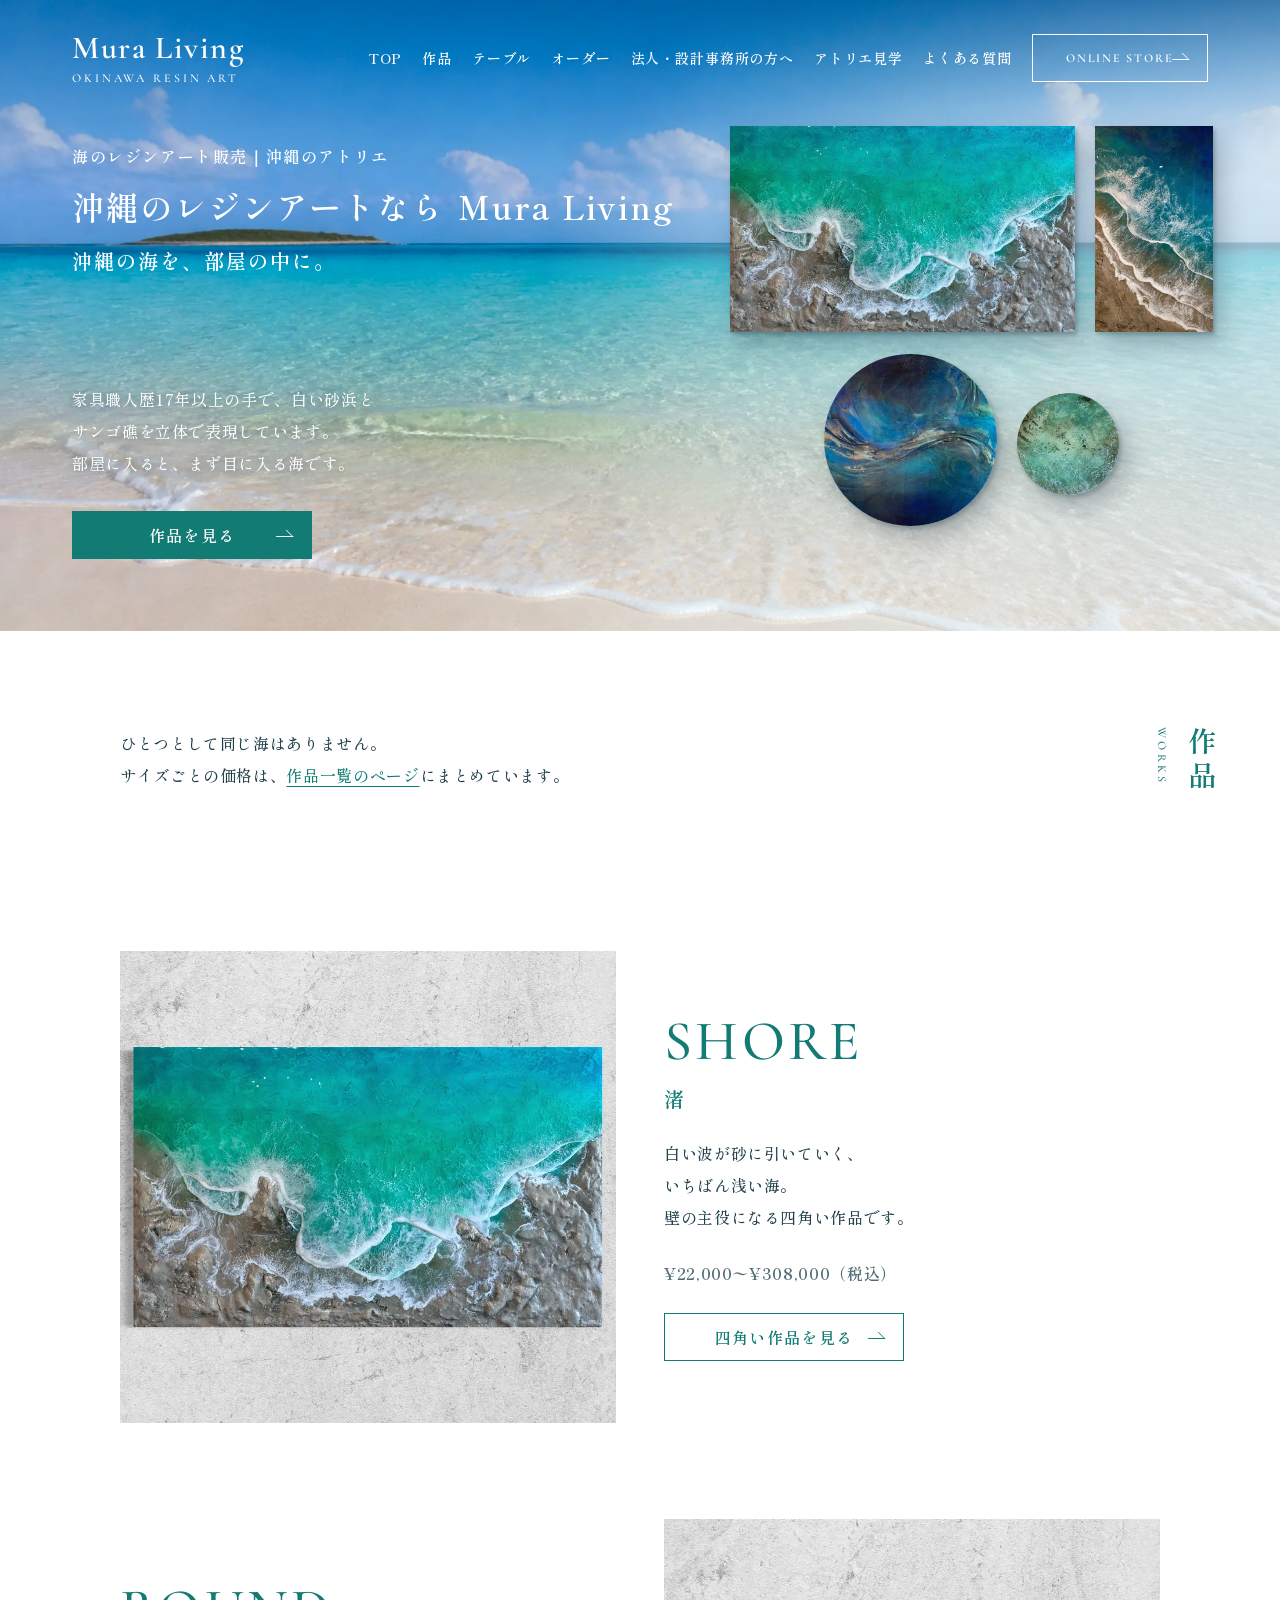
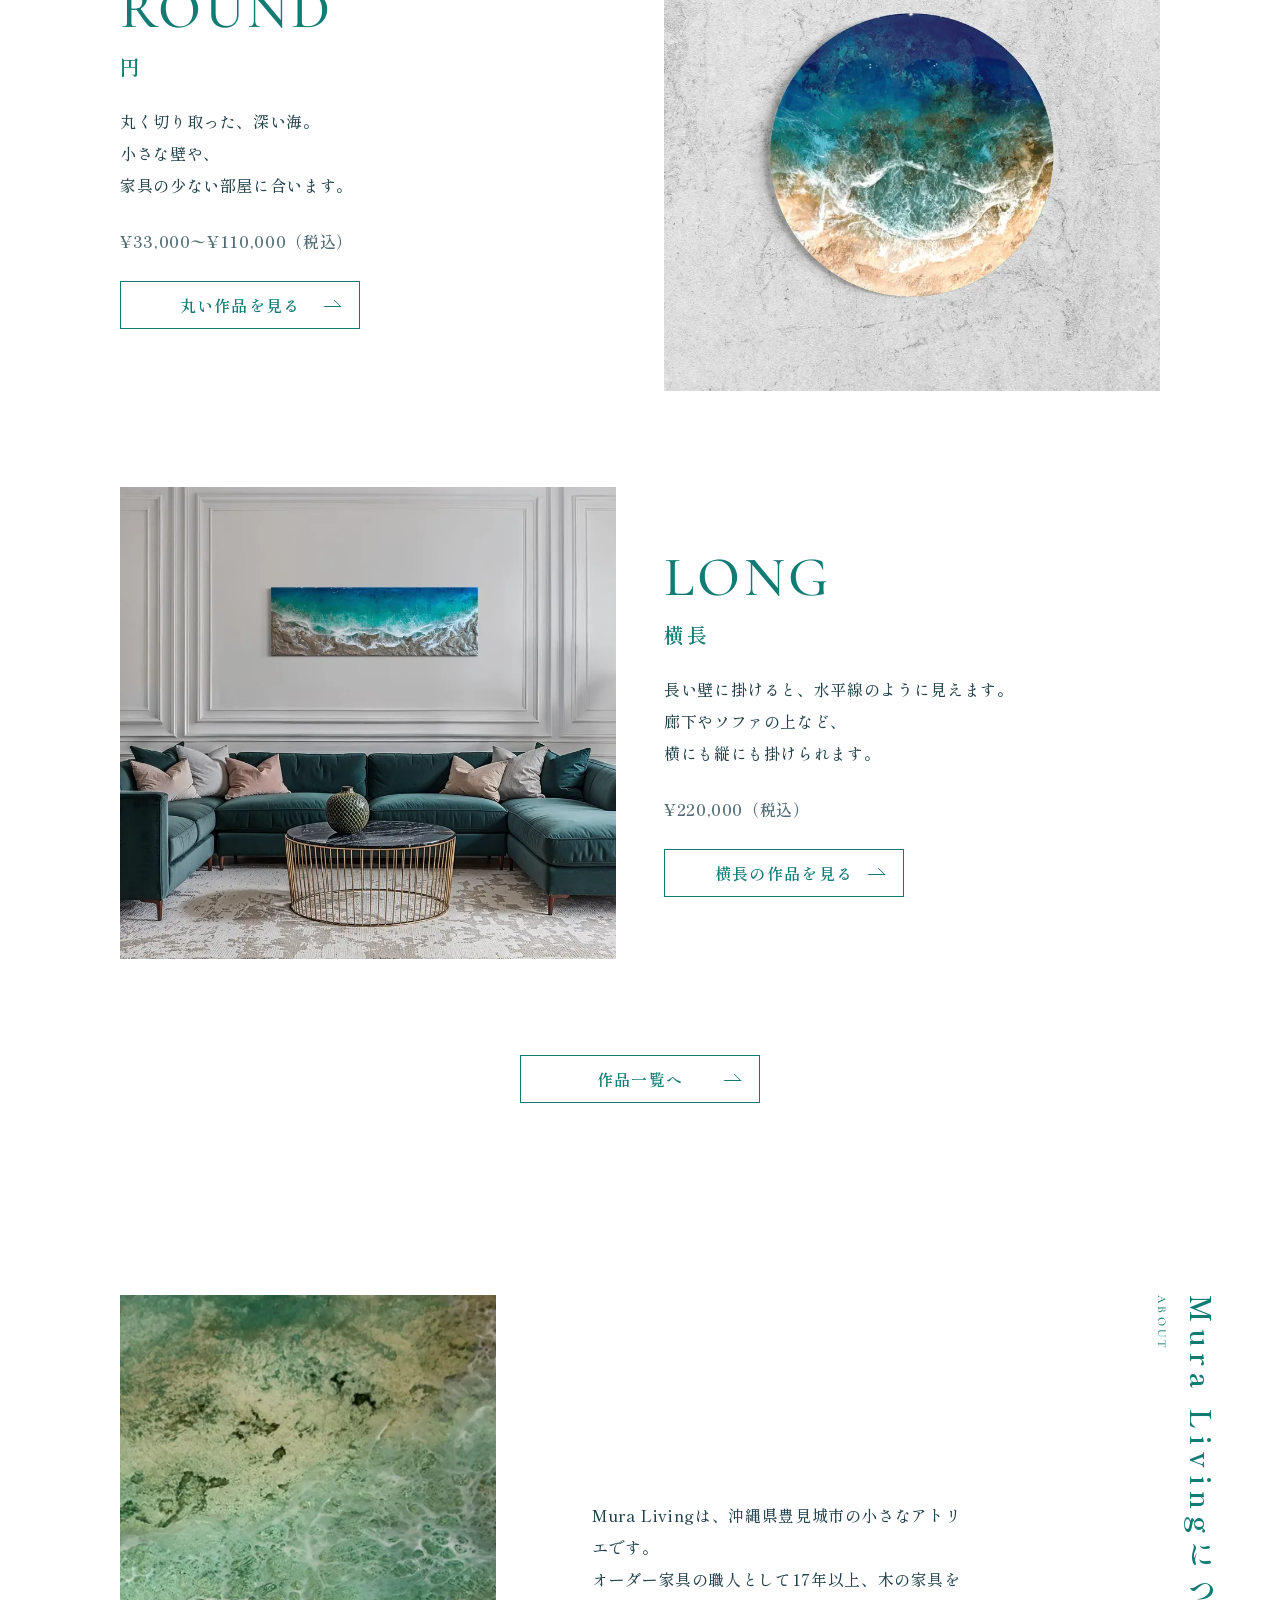
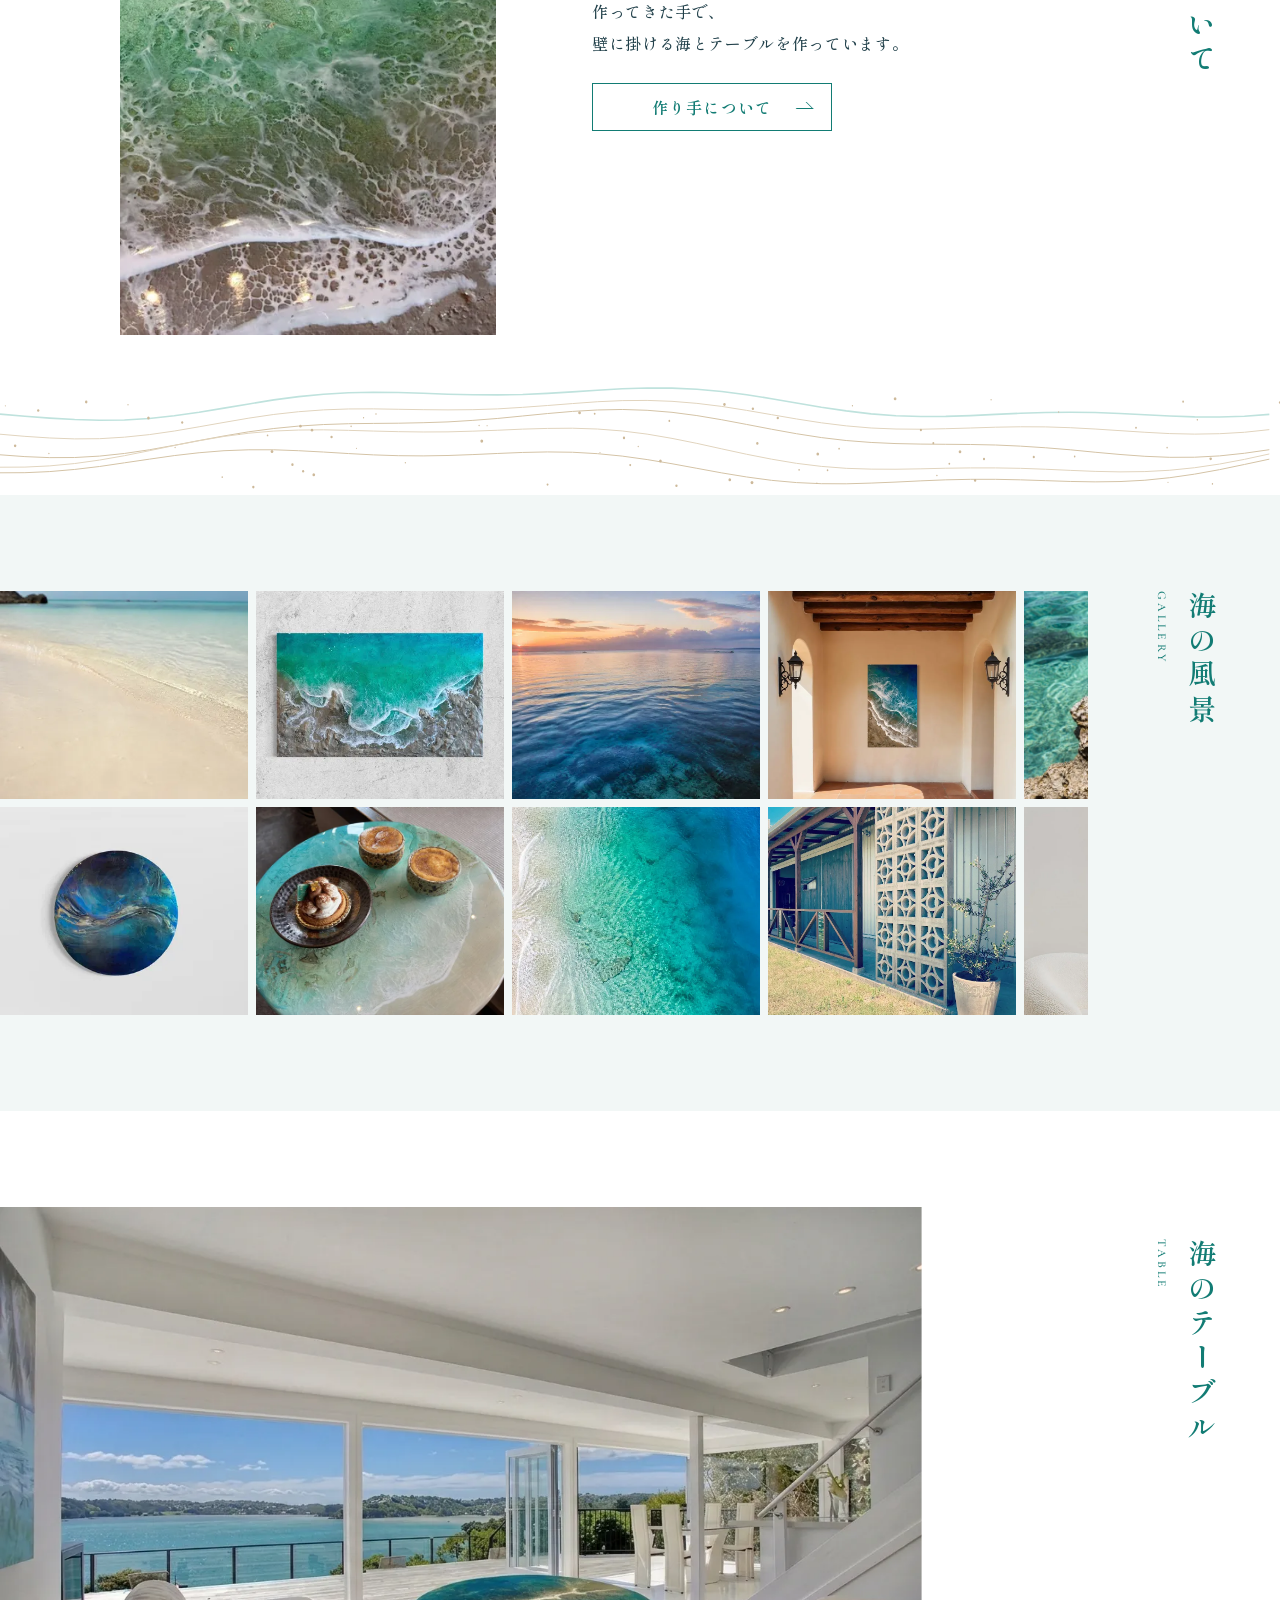
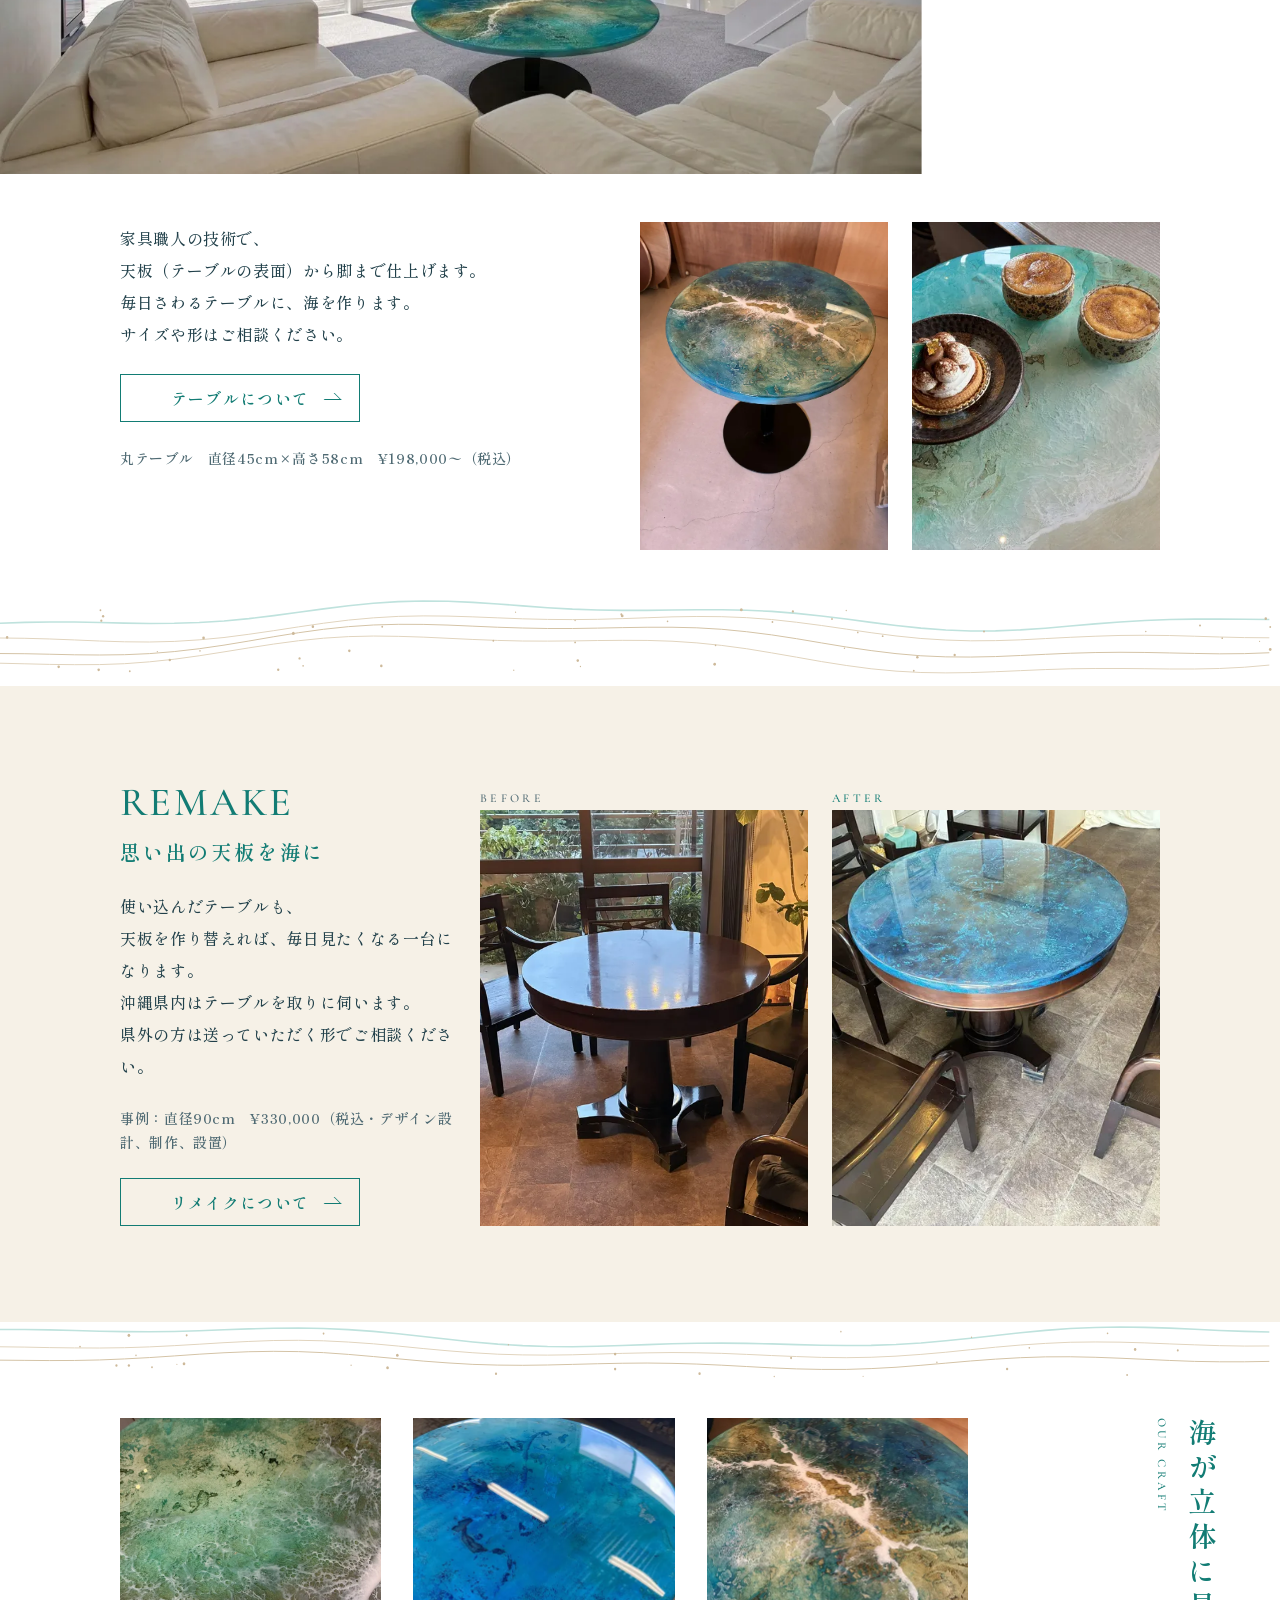
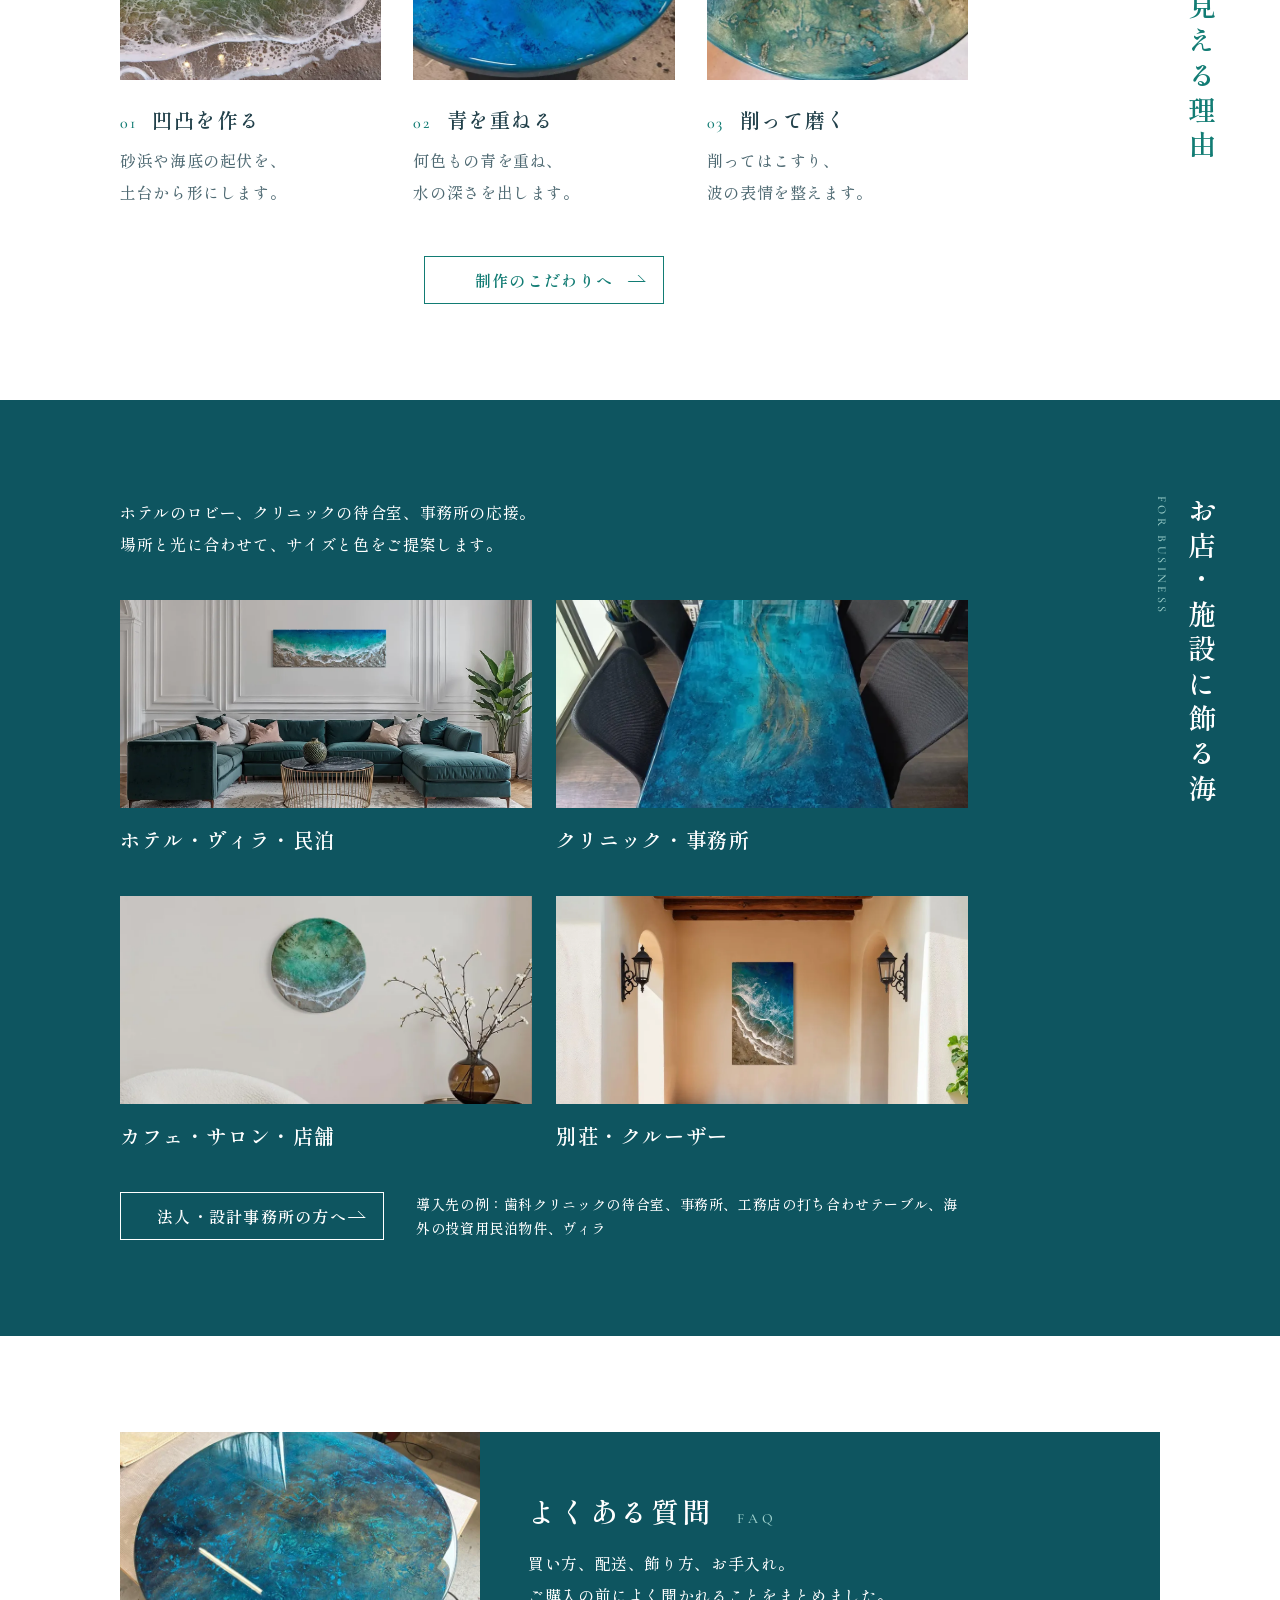
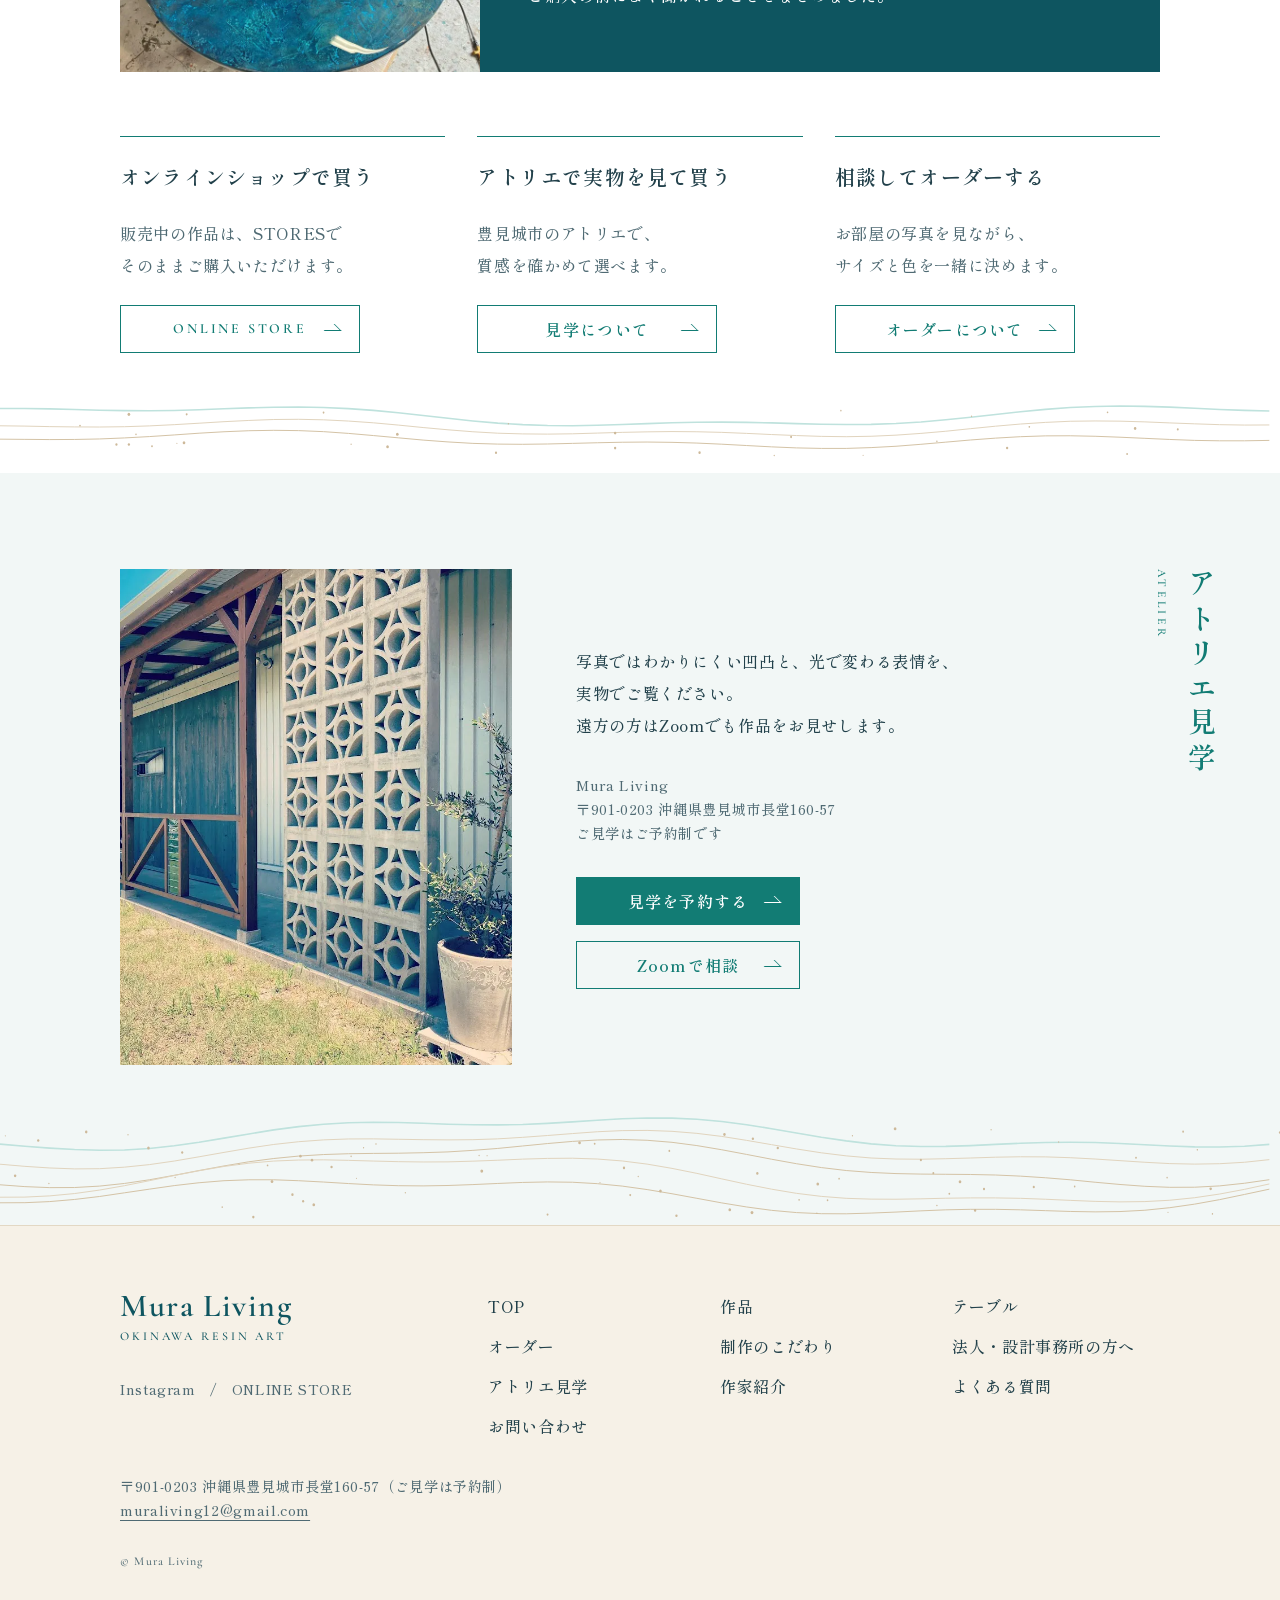
==== rules/index.html @ 7e61cbb5 "ヘッダーのナビに「よくある質問」を追加（狭いPC幅の詰めも調整）／トップの比較用ページ（original・mist-strong）を削除。トップは案②で決定 Co-Authored-By: Claud" ====
<!doctype html>
<html lang="ja" class="no-js">
<head>
<meta charset="utf-8">
<meta name="viewport" content="width=device-width, initial-scale=1">
<script>document.documentElement.className="js"</script>
<meta name="robots" content="noindex, nofollow">
<title>海のレジンアート販売｜沖縄のアトリエ Mura Living（ルール反映版）</title>
<meta name="description" content="沖縄県豊見城市のアトリエで、立体的な海のレジンアートとレジンテーブルを一点ずつ手作りしています。作品はオンラインショップで購入でき、アトリエ見学やZoom相談も受け付けています。">
<link rel="preconnect" href="https://fonts.googleapis.com">
<link rel="preconnect" href="https://fonts.gstatic.com" crossorigin>
<link rel="stylesheet" href="https://fonts.googleapis.com/css2?family=Shippori+Mincho:wght@500;600&family=Cormorant+Garamond:wght@500;600&display=swap">
<link rel="stylesheet" href="../assets/css/rules.css?v=15">
</head>
<body>
<header class="hd" id="top">
  <a class="logo" href="#top"><b>Mura Living</b><small>OKINAWA RESIN ART</small></a>
  <button class="burger" aria-label="メニューを開く" aria-expanded="false" aria-controls="nav"><span></span><span></span></button>
  <nav id="nav" class="nav">
    <a href="./" aria-current="page">TOP</a>
    <a href="works/">作品</a>
    <a href="table/">テーブル</a>
    <a href="order/">オーダー</a>
    <a href="business/">法人・設計事務所の方へ</a>
    <a href="visit/">アトリエ見学</a>
    <a href="guide/">よくある質問</a>
    <a class="btn btn--en" href="https://mura-living.stores.jp/" target="_blank" rel="noopener">ONLINE STORE</a>
  </nav>
</header>

<main>
<section class="hero hero--v4">
  <picture><source media="(max-width:1023px)" srcset="../assets/img/h4-sea-sp.webp"><img class="hero__bg" src="../assets/img/h4-sea.webp" alt="水色の沖縄の海と白い砂浜" width="2400" height="1600" fetchpriority="high"></picture>
  <div class="hero__mist" aria-hidden="true"></div>
  <div class="hero__art">
    <img class="a1" src="../assets/img/h4-shore.webp" alt="波打ち際を表した四角い海のレジンアート" width="1000" height="593">
    <img class="a2" src="../assets/img/h4-vert.webp" alt="縦長の海のレジンアート" width="420" height="706">
    <img class="a3" src="../assets/img/h4-round.webp" alt="深い青の丸い海のレジンアート" width="560" height="560">
    <img class="a4" src="../assets/img/h4-round2.webp" alt="緑の浅瀬を表した小さな丸いレジンアート" width="360" height="360">
  </div>
<div class="hero__t1">
    <h1>海のレジンアート販売｜沖縄のアトリエ</h1>
    <p class="hero__sub"><span>沖縄のレジンアートなら</span><span>Mura Living</span></p>
    <p class="hero__note">沖縄の海を、部屋の中に。</p>
  </div>
  <div class="hero__t2">
    <p class="hero__lead">家具職人歴17年以上の手で、白い砂浜と<br>サンゴ礁を立体で表現しています。<br><span class="pcs">部屋に入ると、まず目に入る海です。</span></p>
    <a class="btn btn--hero" href="#works">作品を見る</a>
  </div>
</section>

<section class="works" id="works">
  <div class="works__lead">
    <p>ひとつとして同じ海はありません。<br>サイズごとの価格は、<a class="tlink" href="works/#price">作品一覧のページ</a>にまとめています。</p>
    <h2 class="vhead">作品<span>WORKS</span></h2>
  </div>
  <article class="work reveal">
    <img src="../assets/img/image8-l.webp" alt="白い壁に掛けた四角い海のレジンアート" loading="lazy" width="1300" height="813">
    <div><h3>SHORE<small>渚</small></h3><p>白い波が砂に引いていく、<br>いちばん浅い海。<br>壁の主役になる四角い作品です。</p><p class="price">¥22,000〜¥308,000（税込）</p><a class="btn" href="works/#square">四角い作品を見る</a></div>
  </article>
  <article class="work work--r reveal">
    <img src="../assets/img/stores-round60.webp" alt="深い青から砂浜へ色が移る丸い海のレジンアート" loading="lazy" width="1300" height="813">
    <div><h3>ROUND<small>円</small></h3><p>丸く切り取った、深い海。<br>小さな壁や、<br>家具の少ない部屋に合います。</p><p class="price">¥33,000〜¥110,000（税込）</p><a class="btn" href="works/#round">丸い作品を見る</a></div>
  </article>
  <article class="work reveal">
    <img src="../assets/img/image5.webp" alt="ソファの上の壁に掛けた横長の海のレジンアート" loading="lazy" width="1200" height="750">
    <div><h3>LONG<small>横長</small></h3><p>長い壁に掛けると、水平線のように見えます。<br>廊下やソファの上など、<br>横にも縦にも掛けられます。</p><p class="price">¥220,000（税込）</p><a class="btn" href="works/#long">横長の作品を見る</a></div>
  </article>
  <p class="center"><a class="btn" href="works/">作品一覧へ</a></p>
</section>

<section class="about sand-b1 reveal" id="about">
  <img src="../assets/img/image20.webp" alt="砂浜と波の泡を表した、レジンアートの接写" loading="lazy" width="1000" height="750">
  <div class="about__body">
    <p>Mura Livingは、沖縄県豊見城市の小さなアトリエです。<br>オーダー家具の職人として17年以上、木の家具を作ってきた手で、<br>壁に掛ける海とテーブルを作っています。</p>
    <a class="btn" href="about/">作り手について</a>
  </div>
  <h2 class="vhead">Mura Livingについて<span>ABOUT</span></h2>
</section>

<section class="gallery" aria-label="海の風景と作品">
  <div class="gallery__wrap">
    <div class="loop"><div class="loop__track">
      <img src="../assets/img/g-a2-wave.webp" alt="" loading="lazy"><img src="../assets/img/image8.webp" alt="" loading="lazy"><img src="../assets/img/g-a3-reef.webp" alt="" loading="lazy"><img src="../assets/img/image33.webp" alt="" loading="lazy"><img src="../assets/img/g-a4-rock.webp" alt="" loading="lazy">
      <img src="../assets/img/g-a2-wave.webp" alt="" loading="lazy"><img src="../assets/img/image8.webp" alt="" loading="lazy"><img src="../assets/img/g-a3-reef.webp" alt="" loading="lazy"><img src="../assets/img/image33.webp" alt="" loading="lazy"><img src="../assets/img/g-a4-rock.webp" alt="" loading="lazy">
    </div></div>
    <div class="loop loop--r"><div class="loop__track">
      <img src="../assets/img/image14.webp" alt="" loading="lazy"><img src="../assets/img/image26.webp" alt="" loading="lazy"><img src="../assets/img/g-a1-sea.webp" alt="" loading="lazy"><img src="../assets/img/image10.webp" alt="" loading="lazy"><img src="../assets/img/image21.webp?v=2" alt="" loading="lazy">
      <img src="../assets/img/image14.webp" alt="" loading="lazy"><img src="../assets/img/image26.webp" alt="" loading="lazy"><img src="../assets/img/g-a1-sea.webp" alt="" loading="lazy"><img src="../assets/img/image10.webp" alt="" loading="lazy"><img src="../assets/img/image21.webp?v=2" alt="" loading="lazy">
    </div></div>
  </div>
  <h2 class="vhead">海の風景<span>GALLERY</span></h2>
</section>

<section class="table sand-b2" id="table">
  <div class="table__main reveal">
    <img src="../assets/img/image24.webp" alt="海の見えるリビングに置いたレジンテーブルの設置イメージ" loading="lazy" width="1257" height="832">
    <h2 class="vhead">海のテーブル<span>TABLE</span></h2>
  </div>
  <div class="table__sub">
    <div><p>家具職人の技術で、<br>天板（テーブルの表面）から脚まで仕上げます。<br>毎日さわるテーブルに、海を作ります。<br>サイズや形はご相談ください。</p><a class="btn" href="table/">テーブルについて</a><p class="price">丸テーブル　直径45cm×高さ58cm　¥198,000〜（税込）</p></div>
    <img src="../assets/img/image12.webp" alt="海のレジンアートを天板にした丸テーブル" loading="lazy" width="620" height="827">
    <img src="../assets/img/image26.webp" alt="エメラルド色の天板のレジンテーブル" loading="lazy" width="620" height="465">
  </div>
</section>

<section class="remake" id="remake">
  <div class="remake__in">
    <div>
      <h2 class="en">REMAKE<small>思い出の天板を海に</small></h2>
      <p>使い込んだテーブルも、<br>天板を作り替えれば、毎日見たくなる一台になります。<br>沖縄県内はテーブルを取りに伺います。<br>県外の方は送っていただく形でご相談ください。</p>
      <p class="price">事例：直径90cm　¥330,000（税込・デザイン設計、制作、設置）</p>
      <a class="btn" href="table/#remake">リメイクについて</a>
    </div>
    <figure><figcaption>BEFORE</figcaption><img src="../assets/img/image29.webp" alt="リメイク前の木の丸テーブル" loading="lazy" width="700" height="633"></figure>
    <figure><figcaption class="on">AFTER</figcaption><img src="../assets/img/image30.webp" alt="天板を青いレジンアートにしたテーブル" loading="lazy" width="700" height="525"></figure>
  </div>
</section>

<section class="tech sand-t3" id="technique">
  <ol class="tech__list">
    <li><img src="../assets/img/image20.webp" alt="砂浜の凹凸を表した接写" loading="lazy"><h3>凹凸を作る</h3><p>砂浜や海底の起伏を、<br>土台から形にします。</p></li>
    <li><img src="../assets/img/image18.webp" alt="青を重ねたレジンの天板" loading="lazy"><h3>青を重ねる</h3><p>何色もの青を重ね、<br>水の深さを出します。</p></li>
    <li><img src="../assets/img/image19.webp" alt="削って表情を出したレジンの天板" loading="lazy"><h3>削って磨く</h3><p>削ってはこすり、<br>波の表情を整えます。</p></li>
  </ol>
  <p class="tech__more"><a class="btn" href="technique/">制作のこだわりへ</a></p>
  <h2 class="vhead">海が立体に見える理由<span>OUR CRAFT</span></h2>
</section>

<section class="biz" id="business">
  <div class="biz__in">
    <p class="biz__lead">ホテルのロビー、クリニックの待合室、事務所の応接。<br>場所と光に合わせて、サイズと色をご提案します。</p>
    <ul class="biz__list">
      <li><img src="../assets/img/image5.webp" alt="" loading="lazy">ホテル・ヴィラ・民泊</li>
      <li><img src="../assets/img/image25.webp" alt="" loading="lazy">クリニック・事務所</li>
      <li><img src="../assets/img/image21.webp?v=2" alt="" loading="lazy">カフェ・サロン・店舗</li>
      <li><img src="../assets/img/image33.webp" alt="" loading="lazy">別荘・クルーザー</li>
    </ul>
    <div class="biz__foot"><a class="btn btn--w" href="business/">法人・設計事務所の方へ</a><p>導入先の例：歯科クリニックの待合室、事務所、工務店の打ち合わせテーブル、海外の投資用民泊物件、ヴィラ</p></div>
  </div>
  <h2 class="vhead vhead--w">お店・施設に飾る海<span>FOR BUSINESS</span></h2>
</section>

<section class="guide sand-b3" id="guide">
  <div class="guide__band">
    <img src="../assets/img/image31.webp" alt="青いレジンの丸い天板" loading="lazy">
    <a href="guide/"><h2>よくある質問<span>FAQ</span></h2><p>買い方、配送、飾り方、お手入れ。<br>ご購入の前によく聞かれることをまとめました。</p></a>
  </div>
  <ul class="guide__ways">
    <li><h3>オンラインショップで買う</h3><p>販売中の作品は、STORESで<br>そのままご購入いただけます。</p><a class="btn btn--en" href="https://mura-living.stores.jp/" target="_blank" rel="noopener">ONLINE STORE</a></li>
    <li><h3>アトリエで実物を見て買う</h3><p>豊見城市のアトリエで、<br>質感を確かめて選べます。</p><a class="btn" href="visit/">見学について</a></li>
    <li><h3>相談してオーダーする</h3><p>お部屋の写真を見ながら、<br>サイズと色を一緒に決めます。</p><a class="btn" href="order/">オーダーについて</a></li>
  </ul>
</section>

<section class="atelier sand-b1" id="atelier">
  <img src="../assets/img/image10.webp" alt="ブロック塀のあるアトリエの外観" loading="lazy" width="881" height="879">
  <div id="contact">
    <p>写真ではわかりにくい凹凸と、光で変わる表情を、<br>実物でご覧ください。<br>遠方の方はZoomでも作品をお見せします。</p>
    <p class="addr">Mura Living<br>〒901-0203 沖縄県豊見城市長堂160-57<br>ご見学はご予約制です</p>
    <div class="btns"><a class="btn btn--fill" href="mailto:muraliving12@gmail.com?subject=アトリエ見学の予約">見学を予約する</a><a class="btn" href="mailto:muraliving12@gmail.com?subject=Zoom相談">Zoomで相談</a></div>
  </div>
  <h2 class="vhead">アトリエ見学<span>ATELIER</span></h2>
</section>

</main>

<footer class="ft">
  <div>
    <a class="logo" href="#top"><b>Mura Living</b><small>OKINAWA RESIN ART</small></a>
    <p class="ft__sns"><a href="https://www.instagram.com/mura_living.okinawa/" target="_blank" rel="noopener">Instagram</a>　/　<a href="https://mura-living.stores.jp/" target="_blank" rel="noopener">ONLINE STORE</a></p>
  </div>
  <nav aria-label="フッター">
    <a href="./">TOP</a><a href="works/">作品</a><a href="table/">テーブル</a><a href="order/">オーダー</a>
    <a href="technique/">制作のこだわり</a><a href="business/">法人・設計事務所の方へ</a><a href="visit/">アトリエ見学</a>
    <a href="about/">作家紹介</a><a href="guide/">よくある質問</a><a href="contact/">お問い合わせ</a>
  </nav>
  <p class="ft__info">〒901-0203 沖縄県豊見城市長堂160-57（ご見学は予約制）<br><a href="mailto:muraliving12@gmail.com">muraliving12@gmail.com</a></p>
  <small class="ft__c">© Mura Living</small>
</footer>
<script src="../assets/js/main.js?v=3"></script>
</body>
</html>
---- assets/css/rules.css ----
/* Mura Living 案A ルール反映版（hp-design-rules.md）
   余白とサイズは8の倍数のトークン、見出しは4段、区切りは768px／1024px */
:root{
  --ink:#21404A;--sub:#4F6A73;--teal:#127C74;--deep:#0E5560;--line:#CDE0DD;--sand:#F6F1E7;--pale:#F2F7F6;--white:#FFFFFF;--on-deep:#9CCFCB;
  --en:"Cormorant Garamond",serif;--jp:"Shippori Mincho","Hiragino Mincho ProN","Yu Mincho",serif;
  --s-1:8px;--s-2:16px;--s-3:24px;--s-4:32px;--s-5:40px;--s-6:48px;--s-8:64px;--s-12:96px;--s-16:128px;
  --h-1:56px;--h-2:40px;--h-3:28px;--h-4:20px;
  --fs:16px;--fs-s:14px;--fs-xs:12px;--lh:32px;--lh-s:24px;
  --gut:120px;--sec:96px;--vhead-space:192px;--btn-h:48px;--btn-w:240px
}
@media (max-width:1023px){:root{--gut:48px;--sec:64px;--vhead-space:0px}}
@media (max-width:767px){:root{--h-1:36px;--h-2:28px;--h-3:28px;--h-4:18px;--gut:24px;--sec:64px}}

*{box-sizing:border-box}html{scroll-behavior:smooth;scroll-padding-top:var(--s-12)}
body{margin:0;background:var(--white);color:var(--ink);font-family:var(--jp);font-weight:500;font-size:var(--fs);line-height:var(--lh);letter-spacing:.04em;overflow-x:clip}
img{display:block;max-width:100%;height:auto}a{color:inherit;text-decoration:none}p{margin:0}h1,h2,h3{margin:0;font-weight:600}ul,ol,dl,dd{margin:0;padding:0;list-style:none}figure{margin:0}
section{position:relative}
.sp{display:none}
:focus-visible{outline:2px solid var(--teal);outline-offset:4px}

/* ロゴ */
.logo{display:inline-block;line-height:1;color:var(--deep)}.logo b{display:block;font:600 32px/1 var(--en);letter-spacing:.05em}.logo small{display:block;font:500 var(--fs-xs)/1 var(--en);letter-spacing:.24em;margin-top:var(--s-1)}

/* ボタン：文字は中央、矢印は右端に固定 */
.btn{position:relative;display:inline-flex;align-items:center;justify-content:center;width:var(--btn-w);max-width:100%;height:var(--btn-h);padding:0 var(--s-6);border:1px solid var(--teal);color:var(--teal);background:transparent;font-size:var(--fs);font-weight:600;letter-spacing:.08em;line-height:1;transition:background .3s,color .3s}
.btn::after{content:"";position:absolute;right:var(--s-2);top:50%;width:var(--s-2);height:6px;border-bottom:1px solid currentColor;border-right:1px solid currentColor;transform:skewX(45deg) translateY(-70%)}
.btn:hover{background:var(--teal);color:var(--white)}
.btn--fill{background:var(--teal);color:var(--white)}.btn--fill:hover{background:var(--deep);border-color:var(--deep)}
.btn--en{font-family:var(--en);font-size:var(--fs-s);letter-spacing:.2em}
.btn--w{border-color:var(--white);color:var(--white)}.btn--w:hover{background:var(--white);color:var(--deep)}

/* ヘッダー */
.hd{position:absolute;inset:0 0 auto;z-index:20;display:flex;justify-content:space-between;align-items:center;padding:var(--s-4) 72px 0}
.hd .logo{color:var(--white)}
.nav{display:flex;align-items:center;gap:var(--s-5);font-size:var(--fs-s);font-weight:600;letter-spacing:.1em;color:var(--white)}
.nav .btn{width:168px;padding:0 var(--s-4);border-color:var(--white);color:var(--white);font-size:var(--fs-xs)}.nav .btn::after{right:var(--s-2)}.nav .btn:hover{background:var(--white);color:var(--teal)}
.burger{display:none;background:none;border:0;width:var(--s-5);height:var(--s-5);padding:var(--s-1);cursor:pointer}.burger span{display:block;height:2px;background:var(--white);margin:var(--s-1) 0;transition:transform .3s}
.hd.is-fixed{position:fixed;padding-block:var(--s-2);background:var(--white);box-shadow:0 1px 0 var(--line);animation:drop .4s ease both}
.hd.is-fixed .logo{color:var(--deep)}.hd.is-fixed .nav{color:var(--ink)}.hd.is-fixed .nav .btn{border-color:var(--teal);color:var(--teal)}.hd.is-fixed .burger span{background:var(--deep)}
@keyframes drop{from{transform:translateY(-100%)}to{transform:none}}

/* 01 ヒーロー */
.hero{position:relative;overflow:hidden;aspect-ratio:2160/1065;background:#CFEFEF}
.hero picture{position:static}
.hero__bg,.hero__layer,.hero__lace{position:absolute;inset:0;width:100%;height:100%;object-fit:cover}
.hero::before{content:"";position:absolute;inset:0 0 auto;height:56%;z-index:1;background:linear-gradient(rgb(0 0 0/.45),rgb(0 0 0/0));pointer-events:none}
.hero__layer{z-index:2}.hero__t1,.hero__t2{z-index:3}
.hero__bg{translate:0 var(--py,0);animation:zoom 1.6s ease-out both}.hero__lace{animation:ebb 7s ease-in-out infinite alternate}.hero__lace--2{animation:ebb2 9.5s ease-in-out infinite alternate;opacity:.75}
.hero__layer{animation:tide 1.6s .2s cubic-bezier(.2,.75,.2,1) both}
@keyframes zoom{from{transform:scale(1.04)}to{transform:scale(1)}}
@keyframes ebb{from{transform:translateY(1.1%)}to{transform:translateY(-1.5%)}}@keyframes ebb2{from{transform:translate(-1%,-1.9%)}to{transform:translate(1%,.9%)}}
@keyframes tide{from{transform:translateY(6%);opacity:.2}to{transform:none;opacity:1}}
@keyframes up{from{opacity:0;transform:translateY(var(--s-3))}to{opacity:1;transform:none}}
.hero__t1{position:absolute;left:72px;top:144px;color:var(--white);display:grid;gap:var(--s-2);animation:up 1s .3s both}
.hero h1{font-size:var(--fs);letter-spacing:.1em;line-height:var(--lh-s)}
.hero__sub{font-size:var(--h-2);line-height:1.4;letter-spacing:.06em;font-weight:600}.hero__sub span{display:inline-block;margin-right:1em}
.hero__note{font-size:var(--h-4);font-weight:600;letter-spacing:.1em;line-height:var(--lh)}
.hero__t2{position:absolute;left:72px;bottom:72px;display:grid;gap:var(--s-4);justify-items:start;animation:up 1s .7s both}
.hero__lead{font-size:var(--fs);line-height:var(--lh)}
.btn--hero{background:var(--teal);color:var(--white)}.btn--hero:hover{background:var(--deep);border-color:var(--deep)}

/* 縦見出し（PC） */
.vhead{position:absolute;right:var(--s-8);top:var(--s-12);writing-mode:vertical-rl;font-size:var(--h-3);letter-spacing:.24em;color:var(--teal);line-height:1}
.vhead span{position:absolute;top:0;right:var(--s-6);font:500 var(--fs-xs)/1 var(--en);letter-spacing:.28em;color:var(--teal)}
.vhead--w{color:var(--white)}.vhead--w span{color:var(--on-deep)}

/* 砂浜の線 */
.sand-b1::after,.sand-b2::after,.sand-b3::after,.sand-t3::before{content:"";position:absolute;left:0;right:0;background-repeat:no-repeat;background-size:100% 100%;pointer-events:none}
.sand-b1::after{bottom:0;height:112px;background-image:url(../img/sand-1.svg)}.sand-b2::after{bottom:0;height:88px;background-image:url(../img/sand-2.svg)}
.sand-b3::after{bottom:0;height:72px;background-image:url(../img/sand-3.svg)}.sand-t3::before{top:0;height:72px;background-image:url(../img/sand-3.svg)}

/* 共通の段組み */
.about,.works,.price-sec,.tech,.guide,.atelier{max-width:1440px;margin-inline:auto}
.about,.price-sec,.tech,.biz,.atelier{padding:var(--sec) calc(var(--gut) + var(--vhead-space)) var(--sec) var(--gut)}

/* 02 ABOUT */
.about{display:grid;grid-template-columns:repeat(2,minmax(0,1fr));gap:var(--s-12);align-items:center;padding-bottom:var(--s-16)}
.about img{width:100%;height:640px;object-fit:cover}.about__body{display:grid;gap:var(--s-3);justify-items:start}

/* 03 海の風景（淡い緑） */
.gallery{background:var(--pale);padding:var(--sec) 0}.gallery__wrap{width:calc(100% - 192px);overflow:hidden;display:grid;gap:var(--s-1)}
.loop{overflow:hidden}.loop__track{display:flex;gap:var(--s-1);width:max-content;animation:mq 70s linear infinite}.loop--r .loop__track{animation-direction:reverse;animation-delay:-20s}
.loop img{width:248px;height:208px;object-fit:cover;flex:none}@keyframes mq{to{transform:translateX(-50%)}}

/* 04 作品 */
.works{padding:var(--sec) var(--gut);display:grid;gap:var(--s-12)}
.works__lead{position:relative;min-height:128px;padding-right:var(--vhead-space)}.works__lead .vhead{top:0;right:calc(var(--s-8) - var(--gut))}
.work{display:grid;grid-template-columns:repeat(2,minmax(0,1fr));gap:var(--s-6);align-items:center}.work img{width:100%;height:472px;object-fit:cover}
.work--r img{order:2}
.work h3{font:500 var(--h-1)/1 var(--en);letter-spacing:.06em;color:var(--teal);margin-bottom:var(--s-3)}.work h3 small{display:block;font:600 var(--h-4)/1.4 var(--jp);letter-spacing:.14em;margin-top:var(--s-2)}
.work .price{margin:var(--s-3) 0;font-weight:600;color:var(--sub)}.center{text-align:center}

/* 04b 価格の目安（淡い緑） */
.price-sec{background:var(--pale);max-width:none;padding-bottom:var(--s-16)}
.price-sec__grid{display:grid;grid-template-columns:repeat(2,minmax(0,1fr));gap:var(--s-5) var(--s-8);max-width:1056px}
.price-sec h3{font-size:var(--h-4);color:var(--teal);letter-spacing:.1em;padding-bottom:var(--s-1);border-bottom:1px solid var(--teal)}.price-sec .mt{margin-top:var(--s-6)}
.price-sec dl>div{display:flex;justify-content:space-between;gap:var(--s-2);padding:var(--s-1) 0;border-bottom:1px solid var(--line);font-variant-numeric:tabular-nums}.price-sec dd{font-weight:600}
.note{grid-column:1/-1;font-size:var(--fs-s);line-height:var(--lh-s);color:var(--sub)}

/* 05 テーブル */
.table{padding:var(--sec) 0 var(--s-16);max-width:1440px;margin:auto}.table__main{position:relative}.table__main img{width:72%;aspect-ratio:13/8;object-fit:cover}
.table__main .vhead{top:var(--s-4)}
.table__sub{display:grid;grid-template-columns:minmax(0,1fr) 248px 248px;gap:var(--s-3);padding:var(--s-6) var(--gut) 0;align-items:start}.table__sub img{width:100%;height:328px;object-fit:cover}
.table__sub>div{display:grid;gap:var(--s-3);justify-items:start}.table__sub .price{font-size:var(--fs-s);line-height:var(--lh-s);color:var(--sub);font-weight:600}

/* 06 リメイク（砂色） */
.remake{background:var(--sand);padding:var(--sec) var(--gut)}.remake__in{display:grid;grid-template-columns:minmax(0,1fr) 328px 328px;gap:var(--s-3);max-width:1200px;margin:auto;align-items:end}
.remake__in>div{display:grid;gap:var(--s-3);justify-items:start}
.en{font:500 var(--h-2)/1 var(--en);letter-spacing:.06em;color:var(--teal)}.en small{display:block;font:600 var(--h-4)/1.4 var(--jp);letter-spacing:.14em;margin-top:var(--s-2)}
.remake .price{font-size:var(--fs-s);line-height:var(--lh-s);color:var(--sub);font-weight:600}
figcaption{font:500 var(--fs-xs)/var(--lh-s) var(--en);letter-spacing:.28em;color:var(--sub)}figcaption.on{color:var(--teal)}figure img{width:100%;height:416px;object-fit:cover}

/* 07 技法 */
.tech__list{display:grid;grid-template-columns:repeat(3,minmax(0,1fr));gap:var(--s-4);counter-reset:s}
.tech__list li{counter-increment:s}.tech__list img{width:100%;aspect-ratio:1;object-fit:cover}
.tech__list h3{margin:var(--s-3) 0 var(--s-1);font-size:var(--h-4);letter-spacing:.08em;line-height:var(--lh)}.tech__list h3::before{content:"0" counter(s);font:500 var(--fs) var(--en);color:var(--teal);margin-right:var(--s-2)}
.tech__list p{color:var(--sub)}

/* 08 法人（深い緑） */
.biz{background:var(--deep);color:var(--white)}.biz__in{max-width:1136px;display:grid;gap:var(--s-5)}
.biz__list{display:grid;grid-template-columns:repeat(2,minmax(0,1fr));gap:var(--s-5) var(--s-3);font-size:var(--h-4);font-weight:600;letter-spacing:.08em}
.biz__list img{width:100%;height:208px;object-fit:cover;margin-bottom:var(--s-2)}
.biz__foot{display:flex;align-items:center;gap:var(--s-4);flex-wrap:wrap}.biz__foot p{font-size:var(--fs-s);line-height:var(--lh-s);flex:1 1 320px}

/* 09 ご購入について */
.guide{padding:var(--sec) var(--gut) var(--s-16);display:grid;gap:var(--s-8)}
.guide__band{display:grid;grid-template-columns:360px minmax(0,1fr)}.guide__band img{width:100%;height:240px;object-fit:cover}
.guide__band a{display:grid;align-content:center;gap:var(--s-2);background:var(--deep);color:var(--white);padding:var(--s-6);transition:background .3s}.guide__band a:hover{background:var(--teal)}
.guide__band h2{font-size:var(--h-3);letter-spacing:.1em;line-height:1.4}.guide__band h2 span{font:500 var(--fs-s) var(--en);letter-spacing:.28em;margin-left:var(--s-3);color:var(--on-deep)}
.guide__ways{display:grid;grid-template-columns:repeat(3,minmax(0,1fr));gap:var(--s-4)}.guide__ways li{border-top:1px solid var(--teal);padding-top:var(--s-3)}
.guide__ways h3{font-size:var(--h-4);letter-spacing:.06em;line-height:var(--lh);margin-bottom:var(--s-1)}.guide__ways p{color:var(--sub)}

/* 10 アトリエ見学（淡い緑） */
.atelier{background:var(--pale);max-width:none;display:grid;grid-template-columns:repeat(2,minmax(0,1fr));gap:var(--s-8);align-items:center;padding-bottom:var(--s-16)}
.atelier img{width:100%;height:496px;object-fit:cover}.atelier .addr{font-size:var(--fs-s);line-height:var(--lh-s);color:var(--sub);margin:var(--s-4) 0}
.btns{display:flex;flex-wrap:wrap;gap:var(--s-2)}.btns .btn{width:224px}

/* 10b 基本情報（砂色） */
.facts{background:var(--sand);padding:var(--sec) var(--gut)}.facts h2{font-size:var(--h-3);color:var(--teal);letter-spacing:.1em;max-width:1200px;margin:0 auto var(--s-4);line-height:1.4}
.facts dl{max-width:1200px;margin:auto}.facts dl>div{display:grid;grid-template-columns:224px minmax(0,1fr);padding:var(--s-2) 0;border-top:1px solid #E3D8C4}
.facts dt{color:var(--teal);font-weight:600;font-size:var(--fs-s)}

/* 11 フッター（砂色） */
.ft{background:var(--sand);border-top:1px solid #E3D8C4;padding:var(--s-8) var(--gut) var(--s-4);display:grid;grid-template-columns:minmax(0,1fr) minmax(0,672px);gap:var(--s-4)}
.ft nav{display:grid;grid-template-columns:repeat(3,minmax(0,1fr));gap:var(--s-1) var(--s-3)}.ft nav a:hover{color:var(--teal)}
.ft__sns{font-size:var(--fs-s);color:var(--sub);margin-top:var(--s-3)}.ft__c{grid-column:1/-1;font:500 var(--fs-xs) var(--en);letter-spacing:.1em;color:var(--sub)}

/* 出現の動き（写真の見せ場だけ） */
.reveal{transition:opacity 1s ease}
.work img,.about img,.table__main img{clip-path:inset(0);transition:clip-path 1.4s cubic-bezier(.76,0,.24,1)}
.js .work:not(.is-in) img,.js .about:not(.is-in) img,.js .table__main:not(.is-in) img{clip-path:inset(0 100% 0 0)}
.js .work--r:not(.is-in) img{clip-path:inset(0 0 0 100%)}

/* 1023px以下：1列に組み替える */
@media (max-width:1023px){
  .hd{padding:var(--s-3) var(--gut) 0}.logo b{font-size:var(--s-3)}.burger{display:block;position:relative;z-index:40}
  .nav{position:fixed;inset:0;background:var(--white);flex-direction:column;justify-content:center;gap:var(--s-3);font-size:var(--fs);opacity:0;visibility:hidden;transition:opacity .3s;z-index:30;color:var(--ink)}.nav.is-open{opacity:1;visibility:visible}
  .nav .btn{border-color:var(--teal);color:var(--teal)}
  .burger[aria-expanded=true] span{background:var(--deep)}.burger[aria-expanded=true] span:first-child{transform:translateY(5px) rotate(20deg)}.burger[aria-expanded=true] span:last-child{transform:translateY(-5px) rotate(-20deg)}
  .sp{display:inline}
  /* ファーストビュー：1画面に収め、次のセクションを少し見せる */
  .hero{aspect-ratio:auto;height:calc(100svh - var(--s-4));min-height:560px;max-height:1024px}
  .hero__bg,.hero__layer,.hero__lace{object-position:center top}
  .hero::before{height:40%}
  .hero__t1{left:var(--gut);right:var(--gut);top:104px;gap:var(--s-1)}
  .hero h1{font-size:var(--fs-s)}
  .hero__sub{font-size:var(--h-2)}.hero__sub span{display:block;margin:0}
  .hero__note{font-size:var(--fs)}
  .hero__t2{left:var(--gut);right:var(--gut);bottom:var(--s-3);justify-items:stretch}
  .hero__lead{display:none}.btn--hero{width:100%}
  .vhead{position:static;writing-mode:horizontal-tb;font-size:var(--h-3);letter-spacing:.1em;line-height:1.4}.vhead span{position:static;display:block;margin-top:var(--s-1)}
  .about,.atelier{display:flex;flex-direction:column;align-items:stretch;gap:var(--s-4);padding:var(--sec) var(--gut)}
  .about .vhead,.atelier .vhead,.gallery .vhead,.works__lead .vhead,.price-sec .vhead,.table__main .vhead,.tech .vhead,.biz .vhead{order:-1}
  .about__body br,.atelier br{display:none}.about img,.atelier img{height:auto;aspect-ratio:4/3}.about__body .btn,.btns .btn{width:100%}
  .gallery{display:flex;flex-direction:column;gap:var(--s-4)}.gallery .vhead{padding:0 var(--gut)}.gallery__wrap{width:100%}.loop img{width:168px;height:152px}
  .works{gap:var(--s-8);padding:var(--sec) 0}.works__lead{padding:0 var(--gut);display:flex;flex-direction:column;gap:var(--s-2);min-height:0}
  .work,.work--r{display:block}.work--r img{order:0}.work img{height:auto;aspect-ratio:3/2}.work>div{padding:var(--s-4) var(--gut) 0}
  .work h3{display:flex;align-items:baseline;gap:var(--s-3);margin-bottom:var(--s-2)}.work h3 small{margin:0}.work .btn{width:100%}.center{padding:0 var(--gut)}.center .btn{width:100%}
  .price-sec{display:flex;flex-direction:column;gap:var(--s-4);padding:var(--sec) var(--gut)}.price-sec__grid{grid-template-columns:minmax(0,1fr)}
  .table{padding:var(--sec) 0}.table__main{display:flex;flex-direction:column;gap:var(--s-4)}.table__main .vhead{padding:0 var(--gut)}.table__main img{width:100%}
  .table__sub{grid-template-columns:repeat(2,minmax(0,1fr));padding:var(--s-4) var(--gut) 0;gap:var(--s-2)}.table__sub>div{grid-column:1/-1;margin-bottom:var(--s-2)}.table__sub img{height:auto;aspect-ratio:3/4}.table__sub .btn{width:100%}
  .remake__in{grid-template-columns:repeat(2,minmax(0,1fr));gap:var(--s-2)}.remake__in>div{grid-column:1/-1;order:2;margin-top:var(--s-3)}.remake .btn{width:100%}figure img{height:auto;aspect-ratio:4/5}
  .tech{display:flex;flex-direction:column;gap:var(--s-4);padding:var(--sec) var(--gut)}.tech__list{grid-template-columns:minmax(0,1fr);gap:var(--s-3)}
  .tech__list li{display:grid;grid-template-columns:128px minmax(0,1fr);column-gap:var(--s-3);align-content:start}.tech__list img{grid-row:1/3}.tech__list h3{margin:0;align-self:end}.tech__list p{font-size:var(--fs-s);line-height:var(--lh-s)}
  .biz{display:flex;flex-direction:column;gap:var(--s-3);padding:var(--sec) var(--gut)}.biz__list{grid-template-columns:minmax(0,1fr);gap:var(--s-3)}.biz__list img{height:96px}.biz__foot .btn{width:100%}.biz__foot p{flex-basis:100%}
  .guide{padding:var(--sec) var(--gut);gap:var(--s-4)}.guide__band{grid-template-columns:minmax(0,1fr)}.guide__band img{height:136px}.guide__band a{padding:var(--s-3)}.guide__band h2{font-size:22px}
  .guide__ways{grid-template-columns:minmax(0,1fr);gap:var(--s-3)}
  .facts dl>div{grid-template-columns:minmax(0,1fr);gap:0}.facts h2{font-size:22px}
  .ft{grid-template-columns:minmax(0,1fr);padding:var(--s-6) var(--gut) var(--s-3)}.ft nav{grid-template-columns:repeat(2,minmax(0,1fr))}
}
@media (max-width:767px){
  .hero__sub{font-size:var(--h-3)}
  .about img,.atelier img{aspect-ratio:8/7}
  .biz__list li{font-size:var(--h-4)}
}
@media (prefers-reduced-motion:reduce){*{animation:none!important;transition:none!important;scroll-behavior:auto!important}.js .work img,.js .about img,.js .table__main img{clip-path:none!important}}

/* 調整：ボタンとメニューを折り返さない／1024〜1279pxの詰まりを解消 */
.btn{white-space:nowrap;padding:0 var(--s-5)}.biz__foot .btn{width:264px}
.nav{white-space:nowrap}.logo{white-space:nowrap}
@media (min-width:1024px) and (max-width:1279px){
  :root{--gut:64px;--vhead-space:128px}
  .hd{padding-inline:var(--gut)}.nav{gap:var(--s-3);font-size:13px}.logo b{font-size:28px}
  .vhead{right:var(--s-5)}.vhead span{right:var(--s-5)}
  .hero__t1,.hero__t2{left:var(--gut)}.hero__t1{top:120px}.hero__t2{bottom:var(--s-6)}
  .hero__lead br:nth-of-type(2),.hero__lead .pcs{display:none}
  .about{gap:var(--s-8)}.about img{height:520px}
  .atelier{gap:var(--s-6)}.atelier img{height:400px}
  .tech__list{gap:var(--s-3)}
}
@media (max-width:1023px){.hero__bg,.hero__layer,.hero__lace{object-position:50% 55%}}
.nav .btn{width:200px;letter-spacing:.16em}
@media (min-width:1024px) and (max-width:1279px){.about__body br,.atelier br,.works__lead br{display:none}}
@media (max-width:1023px){.hero__bg,.hero__layer,.hero__lace{object-position:50% 40%}}
@media (max-width:1023px){.atelier .addr br{display:inline}}
/* タブレット：ボタンを見出しの下（海の上）に置き、作品にかけない */
@media (min-width:768px) and (max-width:1023px){
  .hero__t2{top:312px;bottom:auto;justify-items:start}.btn--hero{width:var(--btn-w)}
}
@media (min-width:768px) and (max-width:1023px) and (orientation:landscape){.hero__bg,.hero__layer,.hero__lace{object-position:50% 32%}}
.hero__sub span:first-child{margin-right:.4em}
/* ヒーローの「沖縄のレジンアートなら Mura Living」を一段小さく（PC・タブレット32／SP24） */
.hero__sub{font-size:32px}
@media (max-width:767px){.hero__sub{font-size:24px}}
/* トップの組み直し：入口ボタンとフッターの所在地 */
.tech__more{margin-top:var(--s-6);text-align:center}
.guide__ways li{display:grid;gap:var(--s-2);align-content:start;justify-items:start}.guide__ways .btn{margin-top:var(--s-1)}
.ft__info{grid-column:1/-1;font-size:var(--fs-s);line-height:var(--lh-s);color:var(--sub)}.ft__info a{text-decoration:underline;text-underline-offset:4px}
@media (max-width:767px){.tech__more{margin-top:0}.tech__more .btn,.guide__ways .btn{width:100%}.guide__ways li{justify-items:stretch}}
/* スマホ：砂の飾りがボタンにかからないように */
@media (max-width:767px){.guide__ways{padding-bottom:var(--s-8)}.atelier{padding-bottom:calc(var(--sec) + var(--s-8))}}
/* メニュー：ヘッダーの出てくる動きが終わったら transform を残さない（残るとメニューの白い背景がヘッダーの高さしか出ない） */
.hd.is-fixed{animation-fill-mode:backwards}
/* SP：ヒーローの文字を読みやすく（上を暗く・影をつける・砂浜にかからないよう詰める） */
@media (max-width:767px){
  .hero::before{height:58%;background:linear-gradient(rgb(0 0 0/.55),rgb(0 0 0/.25) 70%,rgb(0 0 0/0))}
  .hero__t1{top:96px;gap:var(--s-1);text-shadow:0 1px 2px rgb(0 0 0/.35),0 0 16px rgb(0 0 0/.3)}
  .hero h1{font-size:13px}
  .hero__sub{line-height:1.35}
  .hero__bg,.hero__layer,.hero__lace{object-position:50% 28%}
}
/* SP：ヒーローを画面の高さではなく幅に比例させ、文字は空・作品は真ん中・ボタンは作品の下に固定 */
@media (max-width:767px){
  .hero{aspect-ratio:393/690;height:auto;min-height:0;max-height:none}
  .hero__bg,.hero__layer,.hero__lace{object-position:50% 34%}
  .hero::before{height:40%}
  .hero__t1{top:88px}
}
@media (max-width:374px){.hero{aspect-ratio:360/650}.hero__t1{top:84px}}
/* 文中のリンク */
.tlink{color:var(--teal);text-decoration:underline;text-underline-offset:4px;transition:opacity .3s}.tlink:hover{opacity:.7}
section.sand-b1{padding-bottom:calc(112px + var(--s-6))}section.sand-b2{padding-bottom:calc(88px + var(--s-6))}section.sand-b3{padding-bottom:calc(72px + var(--s-6))}
/* トップFV v4：水色の海＋斜めのもや＋作品（11/26） */
.hero--v4 .hero__mist{position:absolute;inset:0;z-index:1;pointer-events:none;background:linear-gradient(118deg,rgb(242 250 250/0) 42%,rgb(242 250 250/.42) 60%,rgb(242 250 250/.62) 82%);-webkit-mask-image:linear-gradient(180deg,transparent 0,#000 24%);mask-image:linear-gradient(180deg,transparent 0,#000 24%)}
.hero--v4::before{height:30%;background:linear-gradient(rgb(0 40 60/.35),rgb(0 40 60/0))}
.hero--v4 .hero__bg{object-position:center 42%}
.hero__art{position:absolute;z-index:3;right:5%;top:20%;width:38%;aspect-ratio:620/560;animation:artIn 1.2s .4s cubic-bezier(.2,.75,.2,1) both}
.hero__art img{position:absolute;display:block;box-shadow:8px 12px 24px rgb(20 40 50/.28),2px 3px 4px rgb(20 40 50/.25)}
.hero__art .a1{left:0;top:0;width:71%;height:46.8%;object-fit:cover}
.hero__art .a2{left:75.2%;top:0;width:24.2%;height:46.8%;object-fit:cover}
.hero__art .a3{left:19.4%;top:51.8%;width:35.5%;height:auto;aspect-ratio:1;border-radius:50%}
.hero__art .a4{left:59%;top:60.7%;width:21%;height:auto;aspect-ratio:1;border-radius:50%}
@keyframes artIn{from{opacity:.01;transform:translateY(16px)}to{opacity:1;transform:none}}
.hero--v4 .hero__lead{color:var(--white);text-shadow:0 1px 10px rgb(0 50 70/.45)}
@media (max-width:1023px){
  .hero--v4 .hero__mist{background:linear-gradient(180deg,rgb(242 250 250/0) 44%,rgb(242 250 250/.45) 60%,rgb(242 250 250/.66) 76%);-webkit-mask-image:none;mask-image:none}
  .hero--v4 .hero__bg{object-position:30% 30%}
  .hero__art{left:50%;right:auto;translate:-50% 0;top:auto;bottom:calc(var(--s-3) + 88px);width:min(80%,440px)}
}
@media (min-width:768px) and (max-width:1023px){.hero__art{bottom:7%;width:min(72%,560px)}}
/* よくある質問をナビに追加（11/26）：狭いPC幅で収める */
@media (min-width:1024px) and (max-width:1279px){.hd{padding-inline:40px}.nav{gap:16px;font-size:12px;letter-spacing:.04em}.nav .btn{width:176px;padding:0 var(--s-3) 0 var(--s-2);letter-spacing:.1em;justify-content:flex-start}.logo b{font-size:24px}.logo small{font-size:9px}}
@media (min-width:1280px) and (max-width:1439px){.nav{gap:20px;letter-spacing:.06em}.nav .btn{width:176px}}
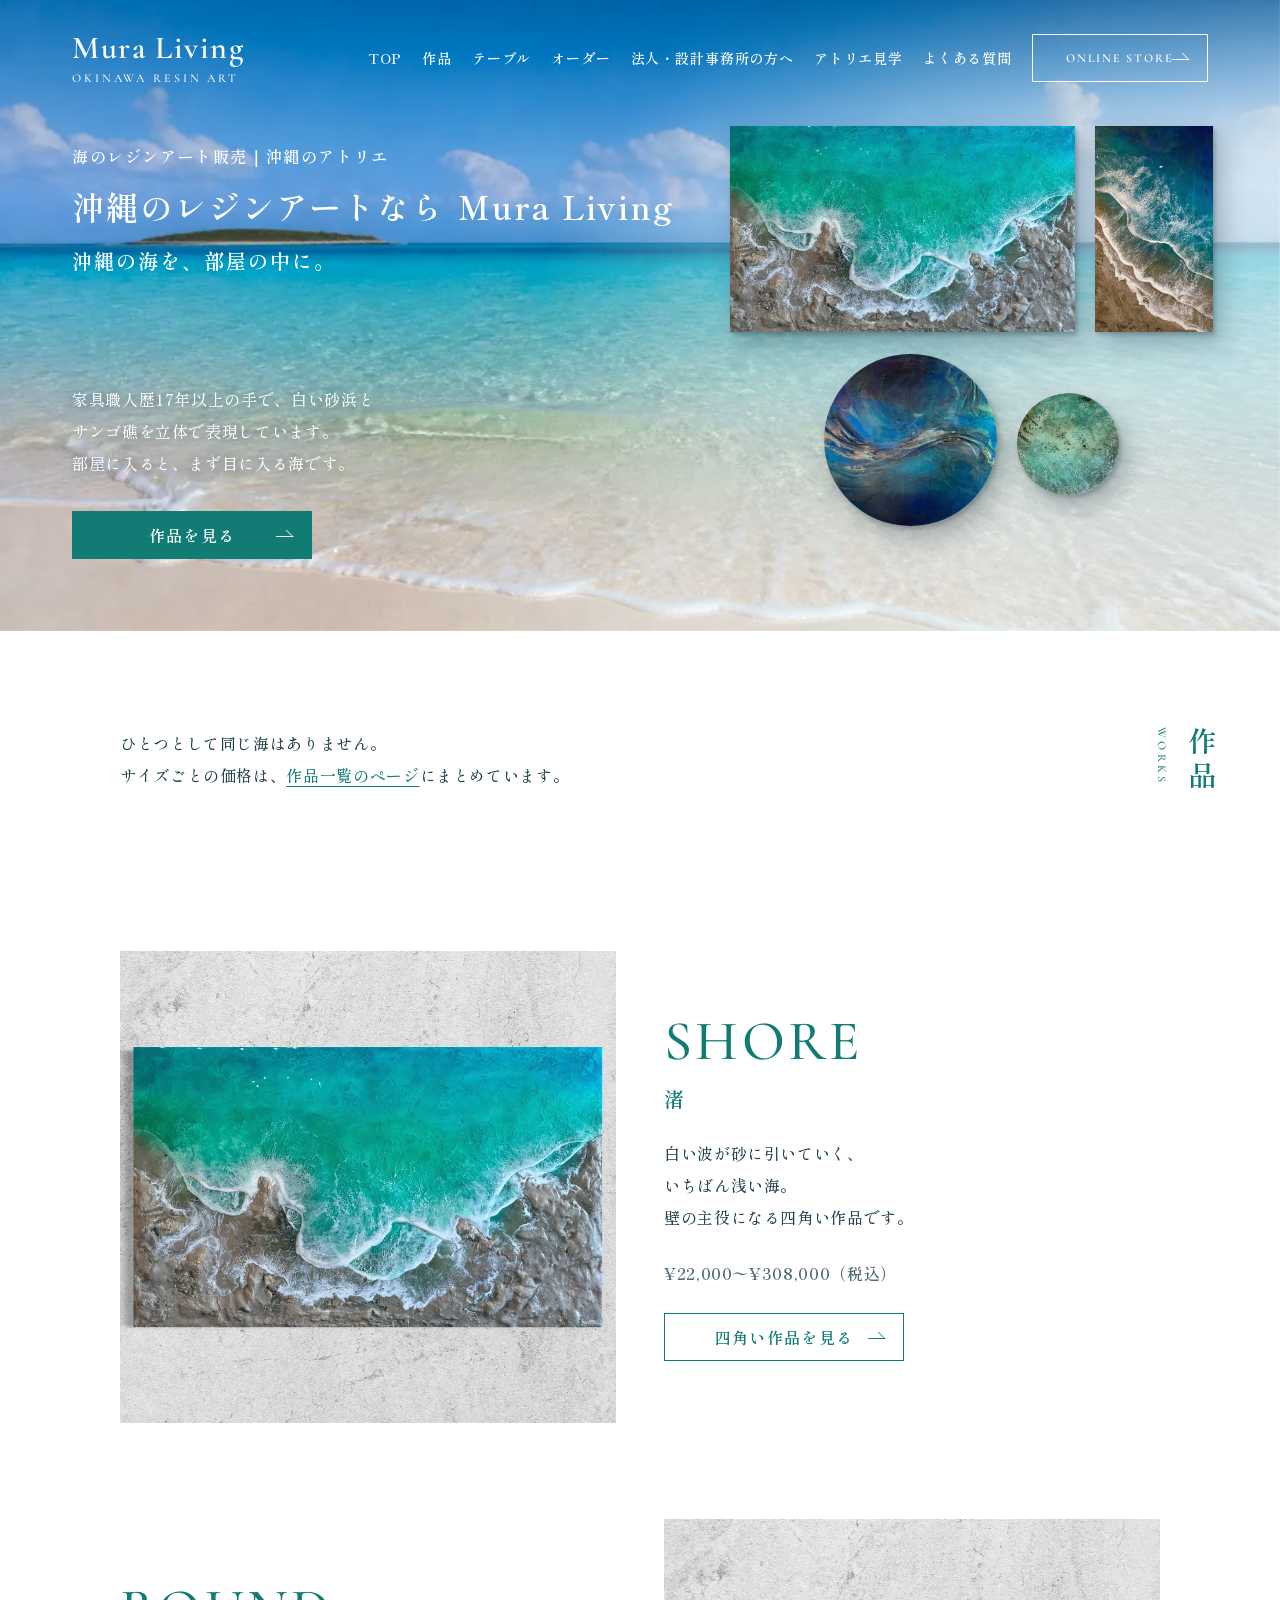
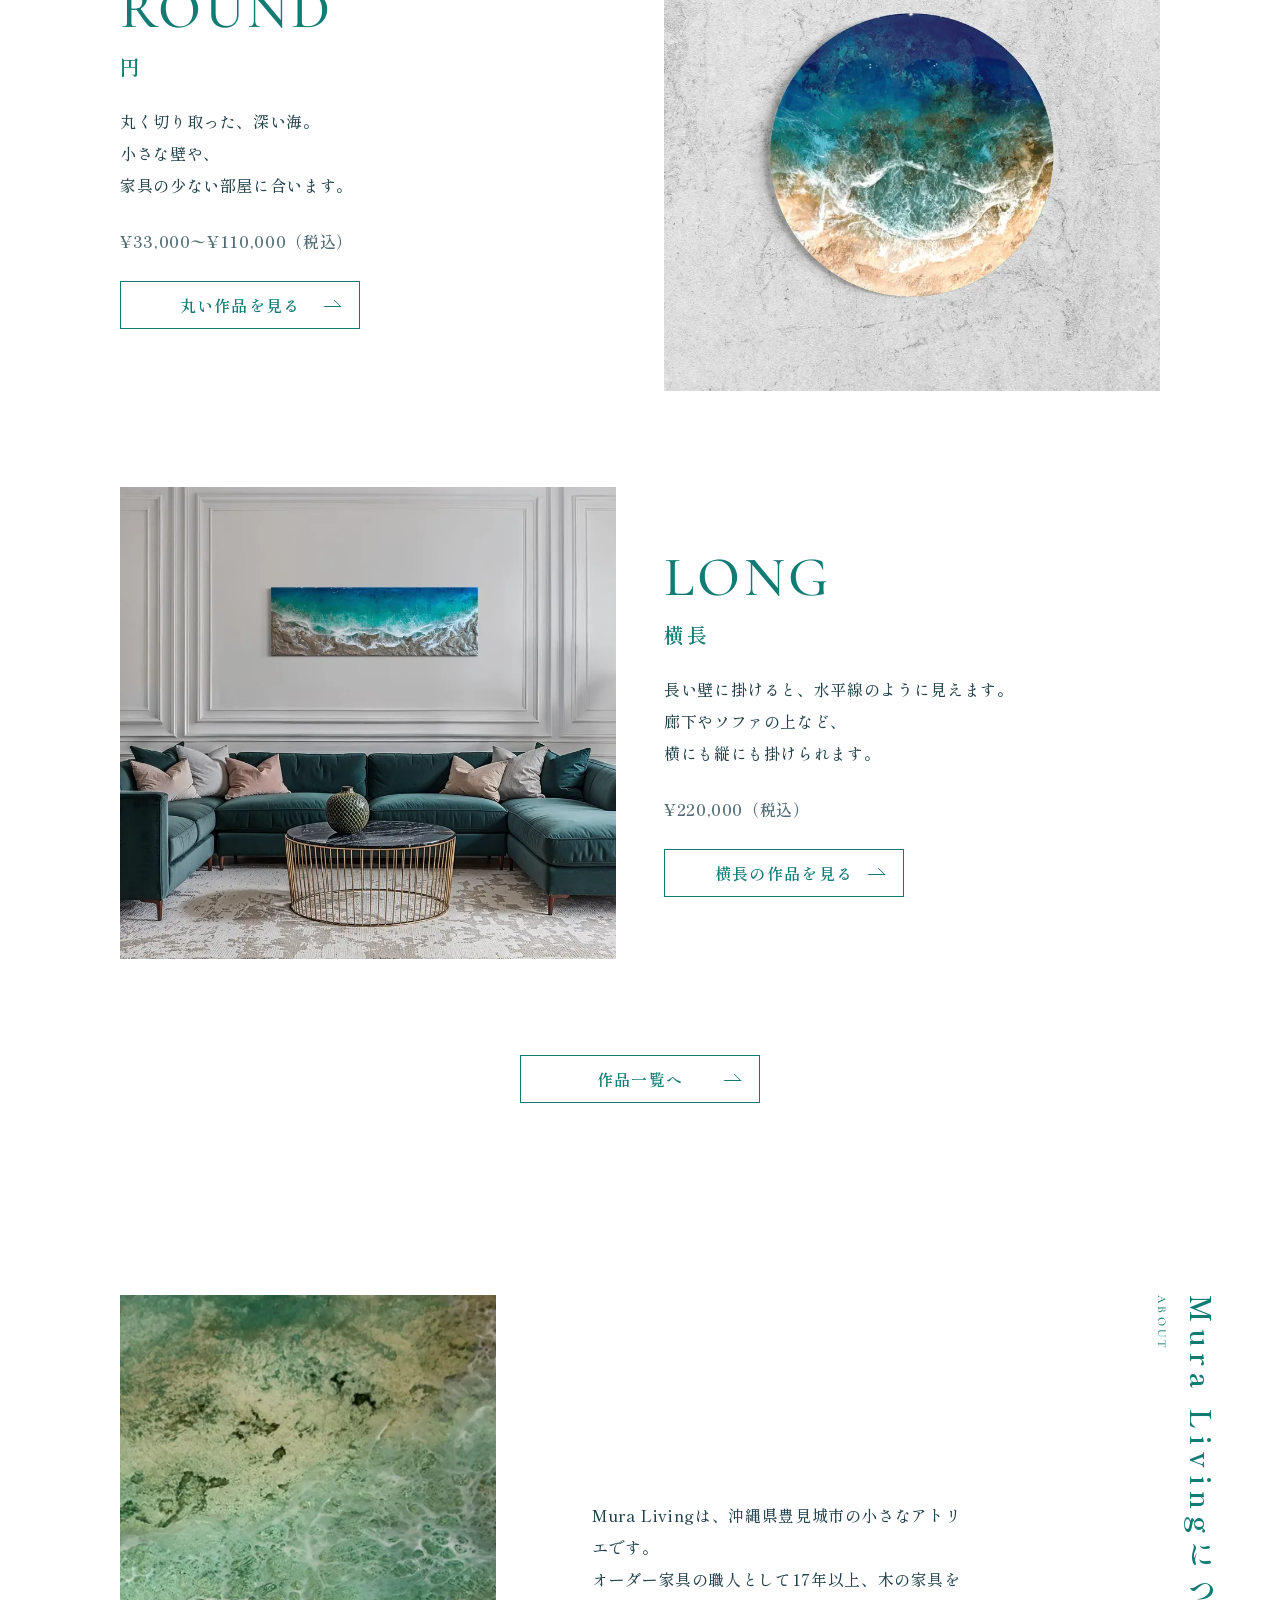
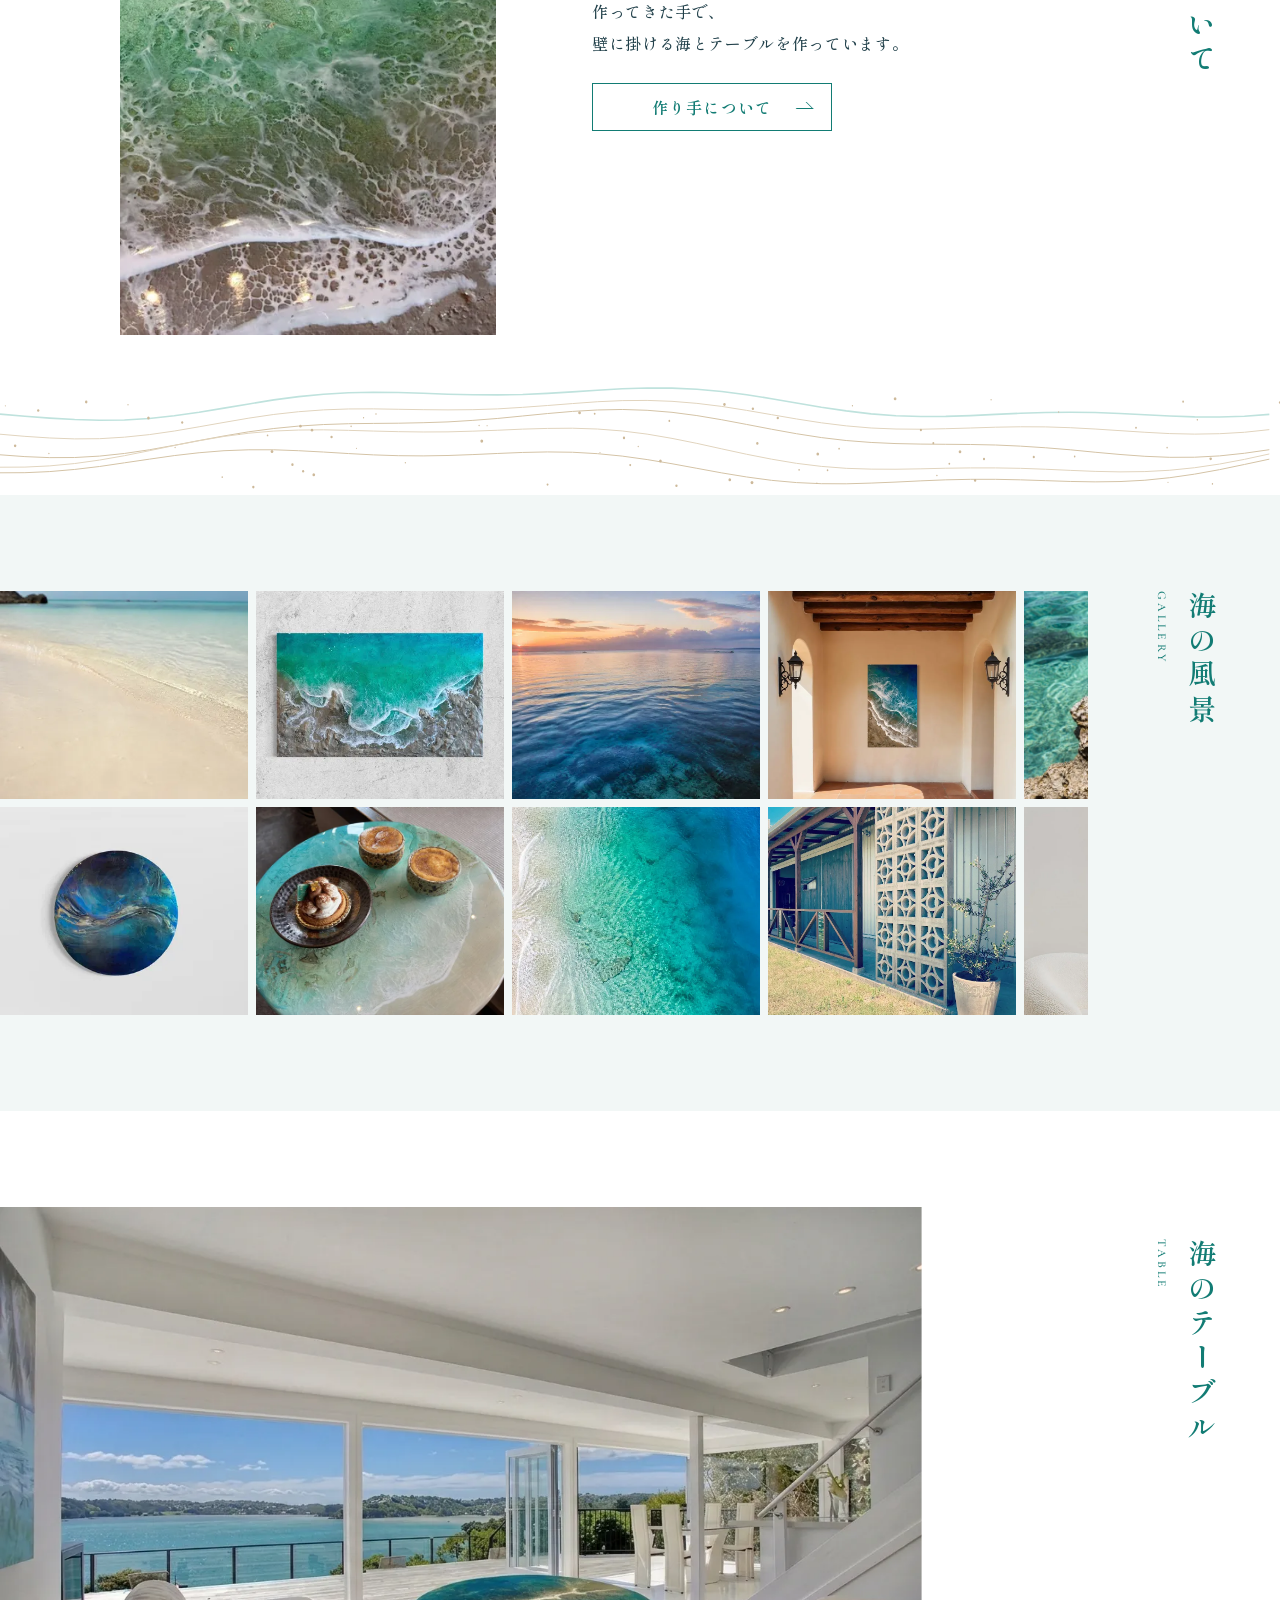
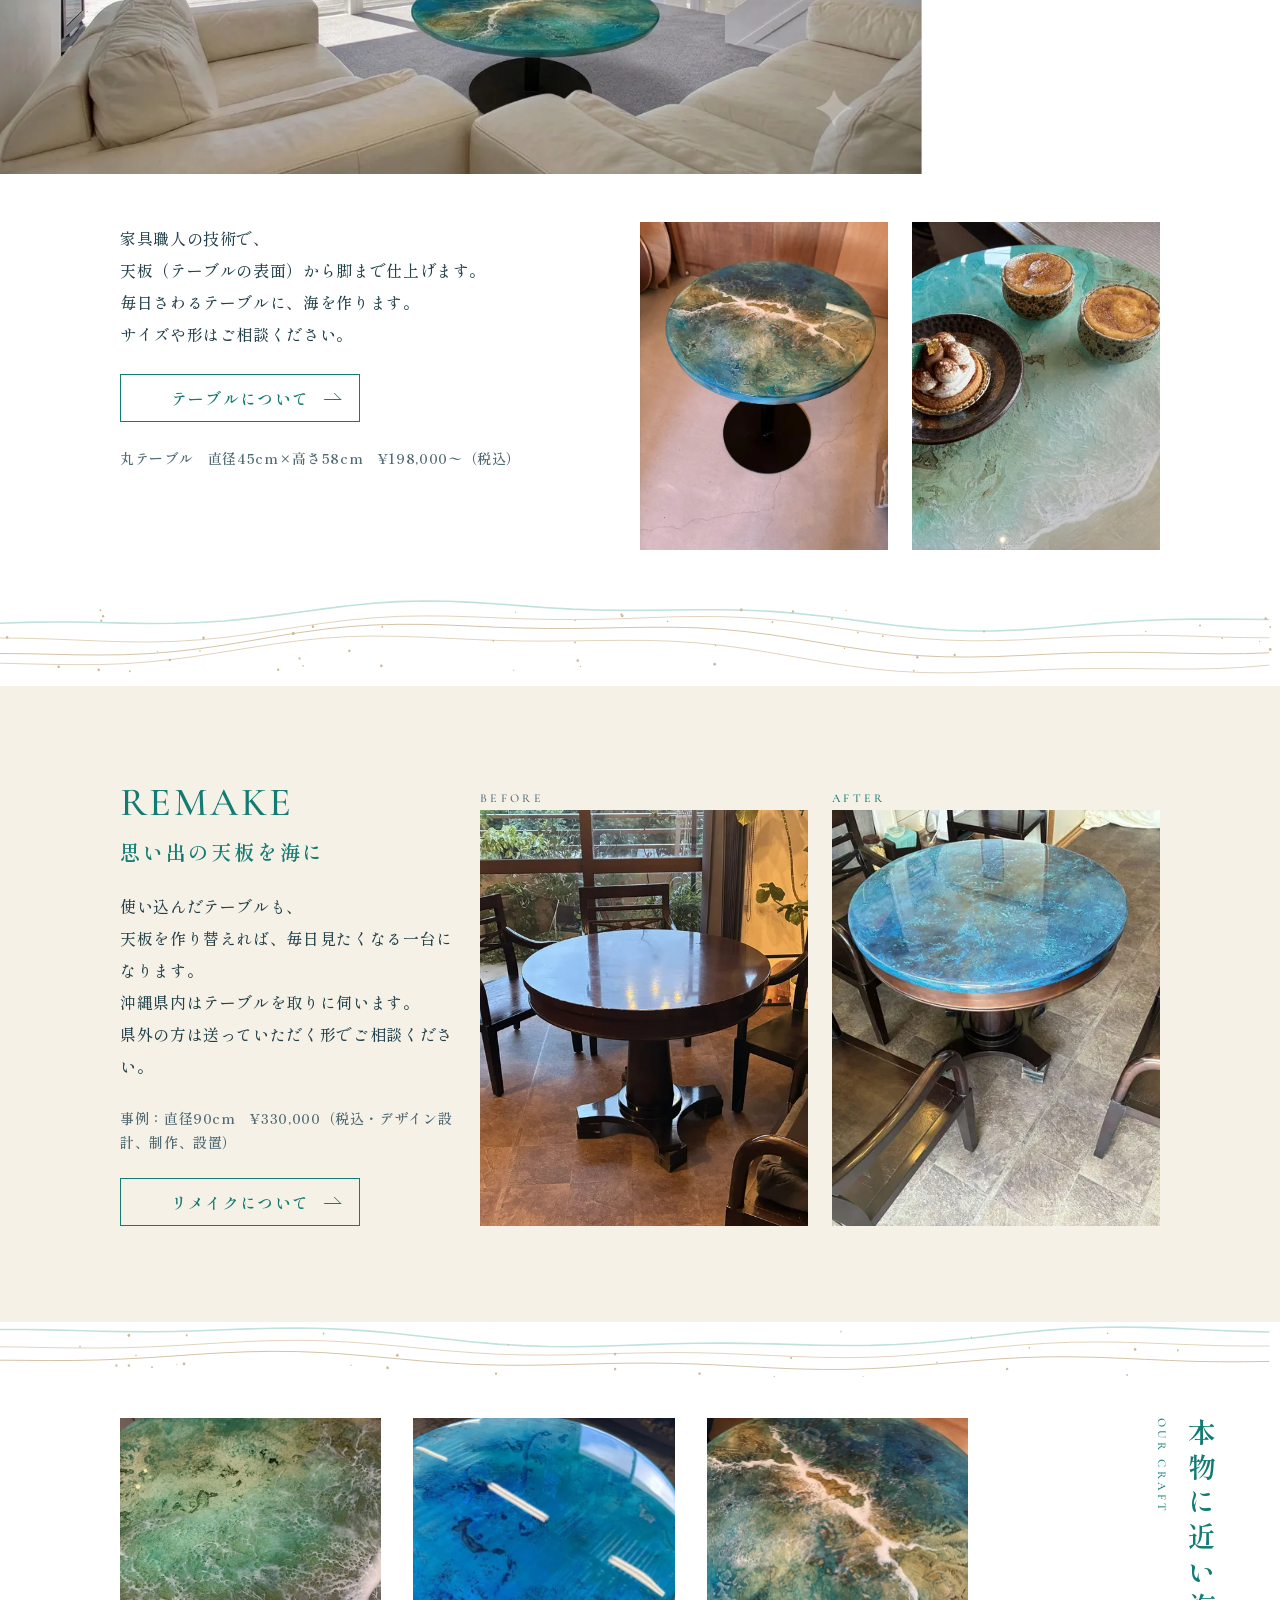
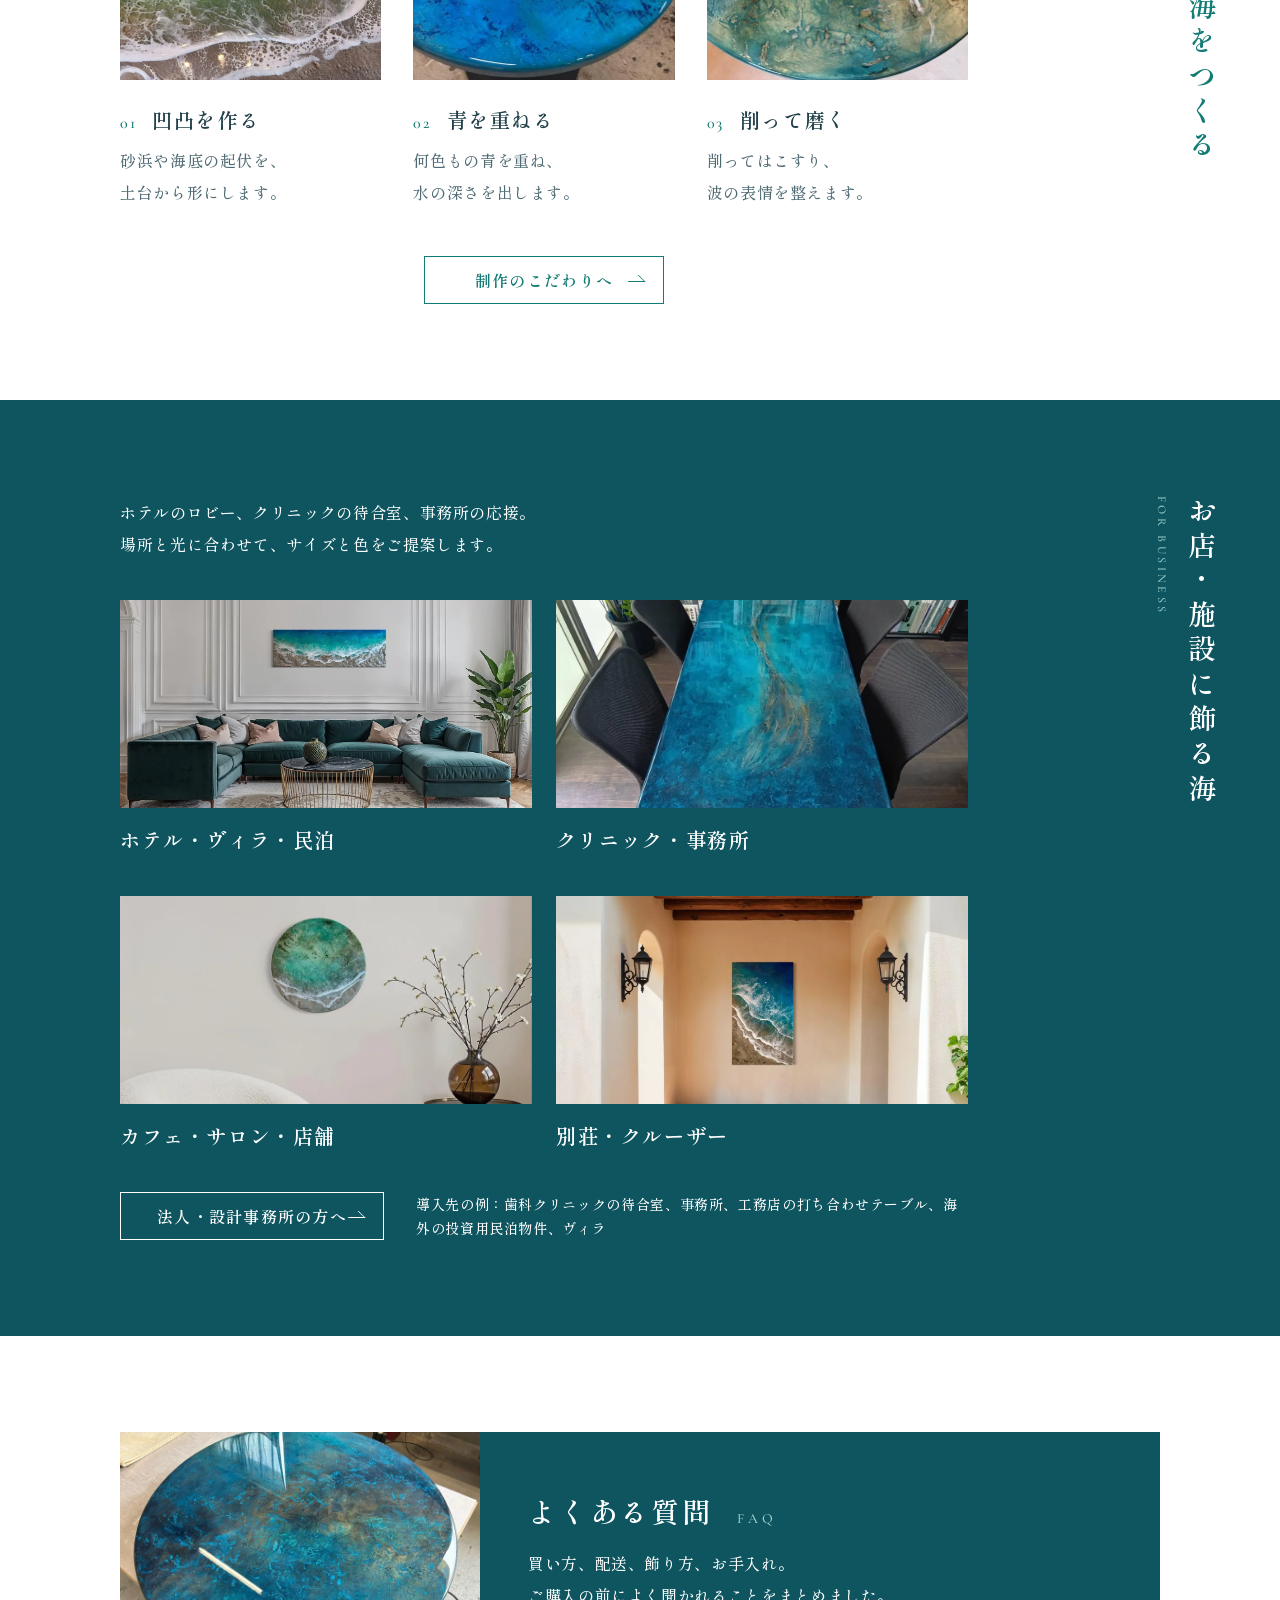
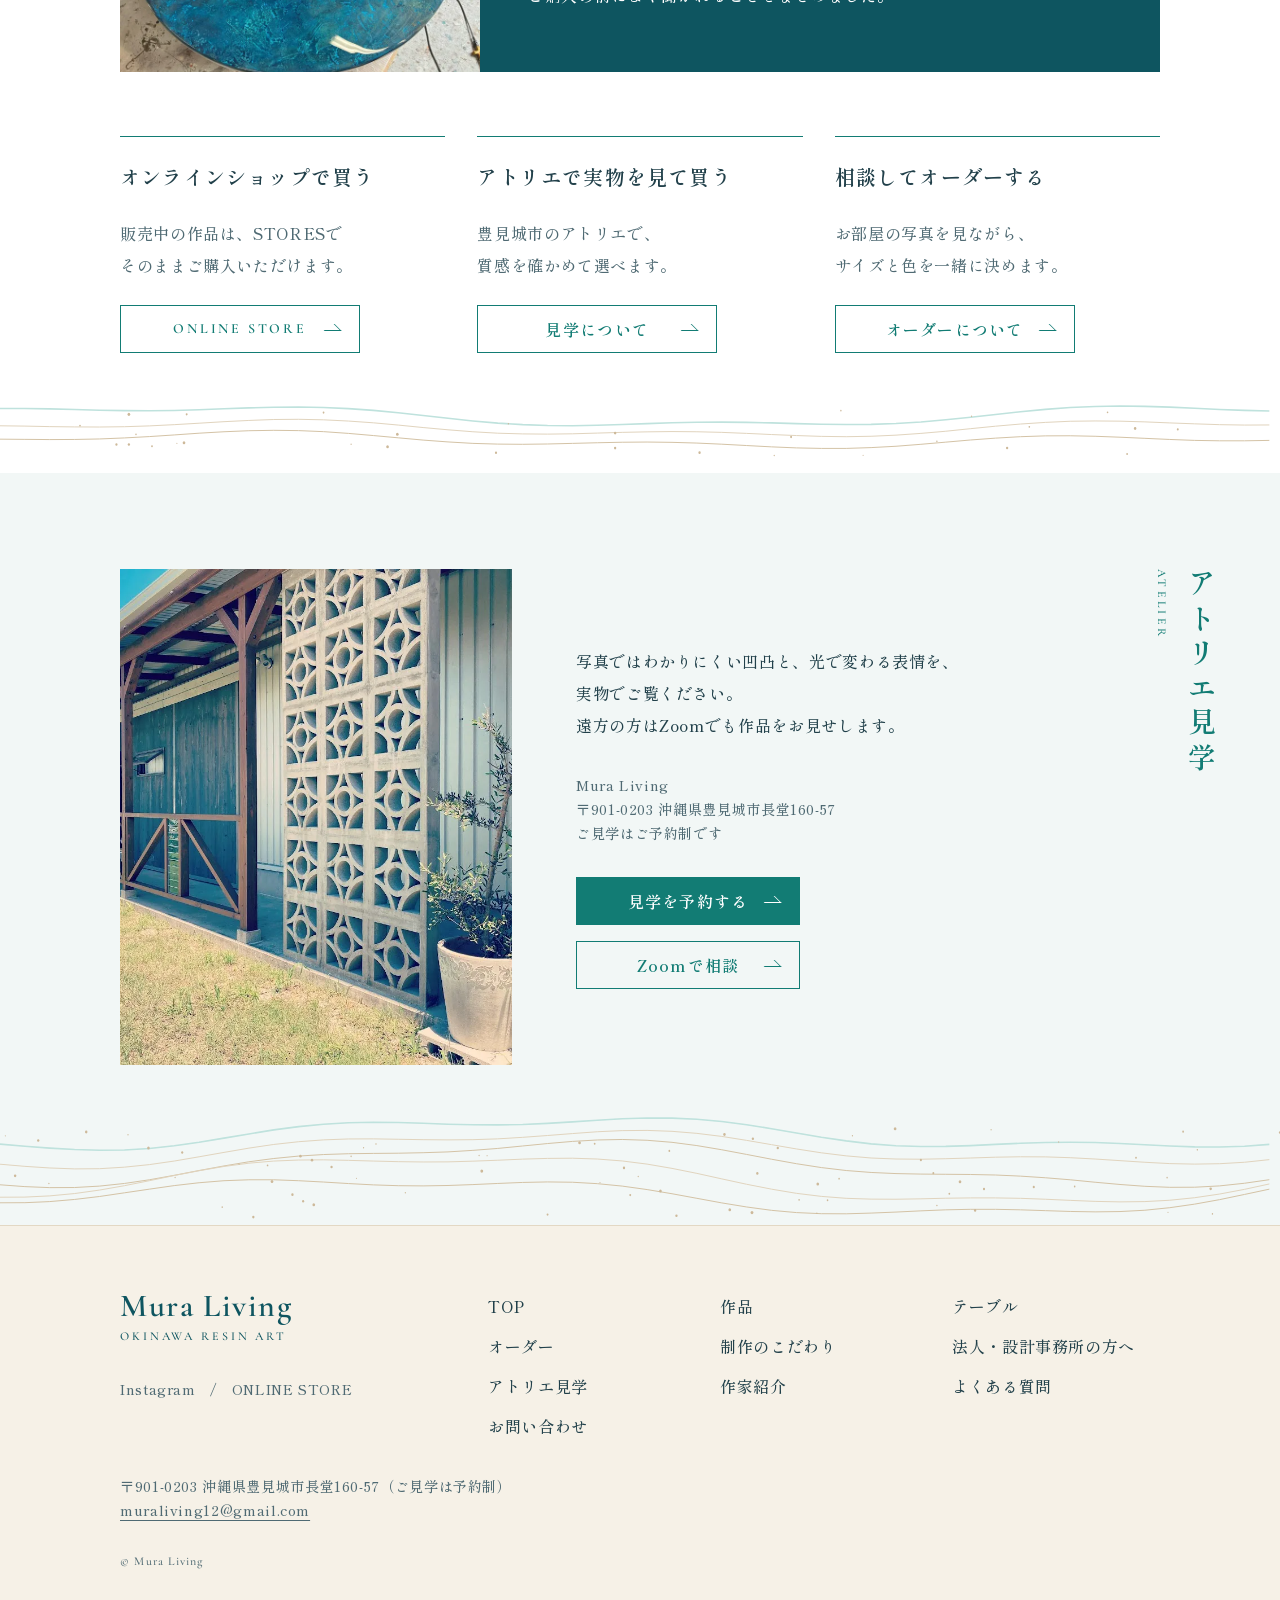
==== commit 8f5438b3: "見出し「海が立体に見える理由」を「本物に近い海をつくる」に変更（トップ・作品一覧・制作のこだわり）。よくある質問の答えも言い換え Co-Authored-By: Claude Opus 5.5 <no" ====
--- a/rules/index.html
+++ b/rules/index.html
@@ -124,7 +124,7 @@
     <li><img src="../assets/img/image19.webp" alt="削って表情を出したレジンの天板" loading="lazy"><h3>削って磨く</h3><p>削ってはこすり、<br>波の表情を整えます。</p></li>
   </ol>
   <p class="tech__more"><a class="btn" href="technique/">制作のこだわりへ</a></p>
-  <h2 class="vhead">海が立体に見える理由<span>OUR CRAFT</span></h2>
+  <h2 class="vhead">本物に近い海をつくる<span>OUR CRAFT</span></h2>
 </section>
 
 <section class="biz" id="business">
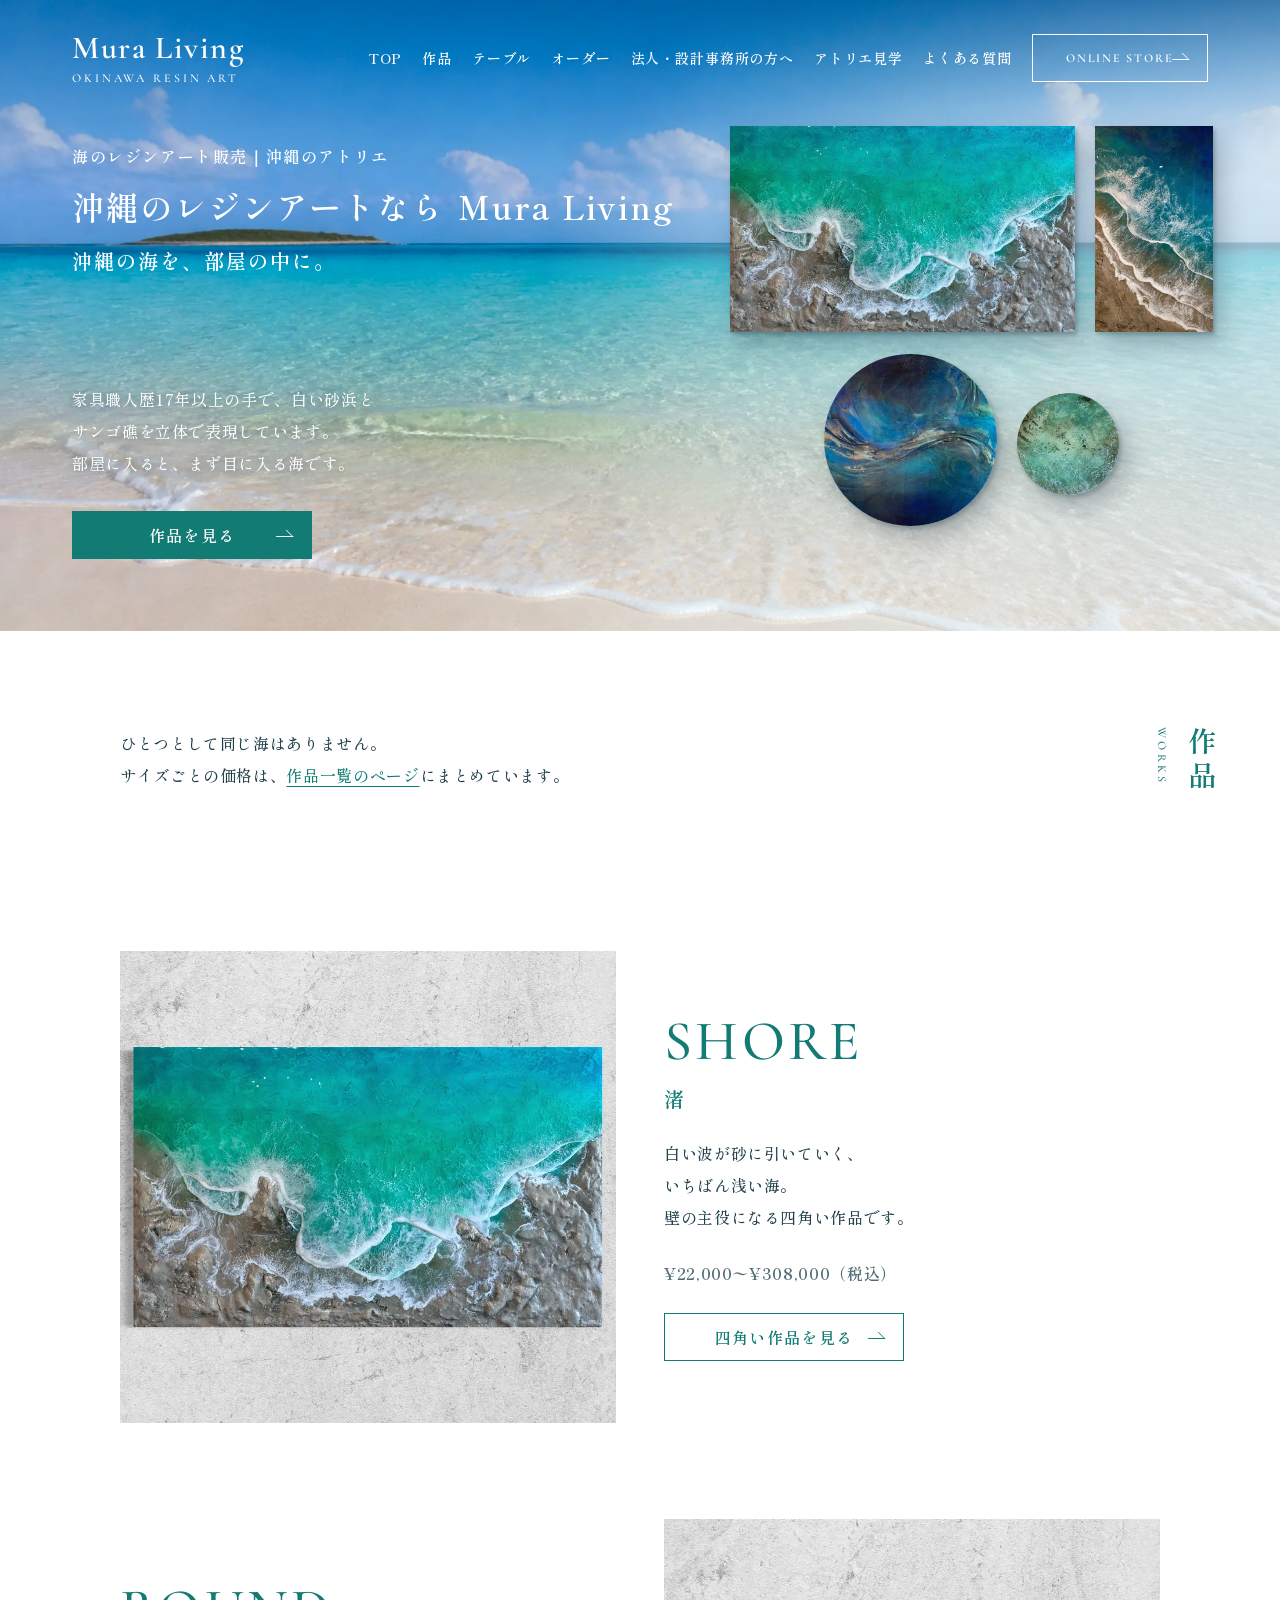
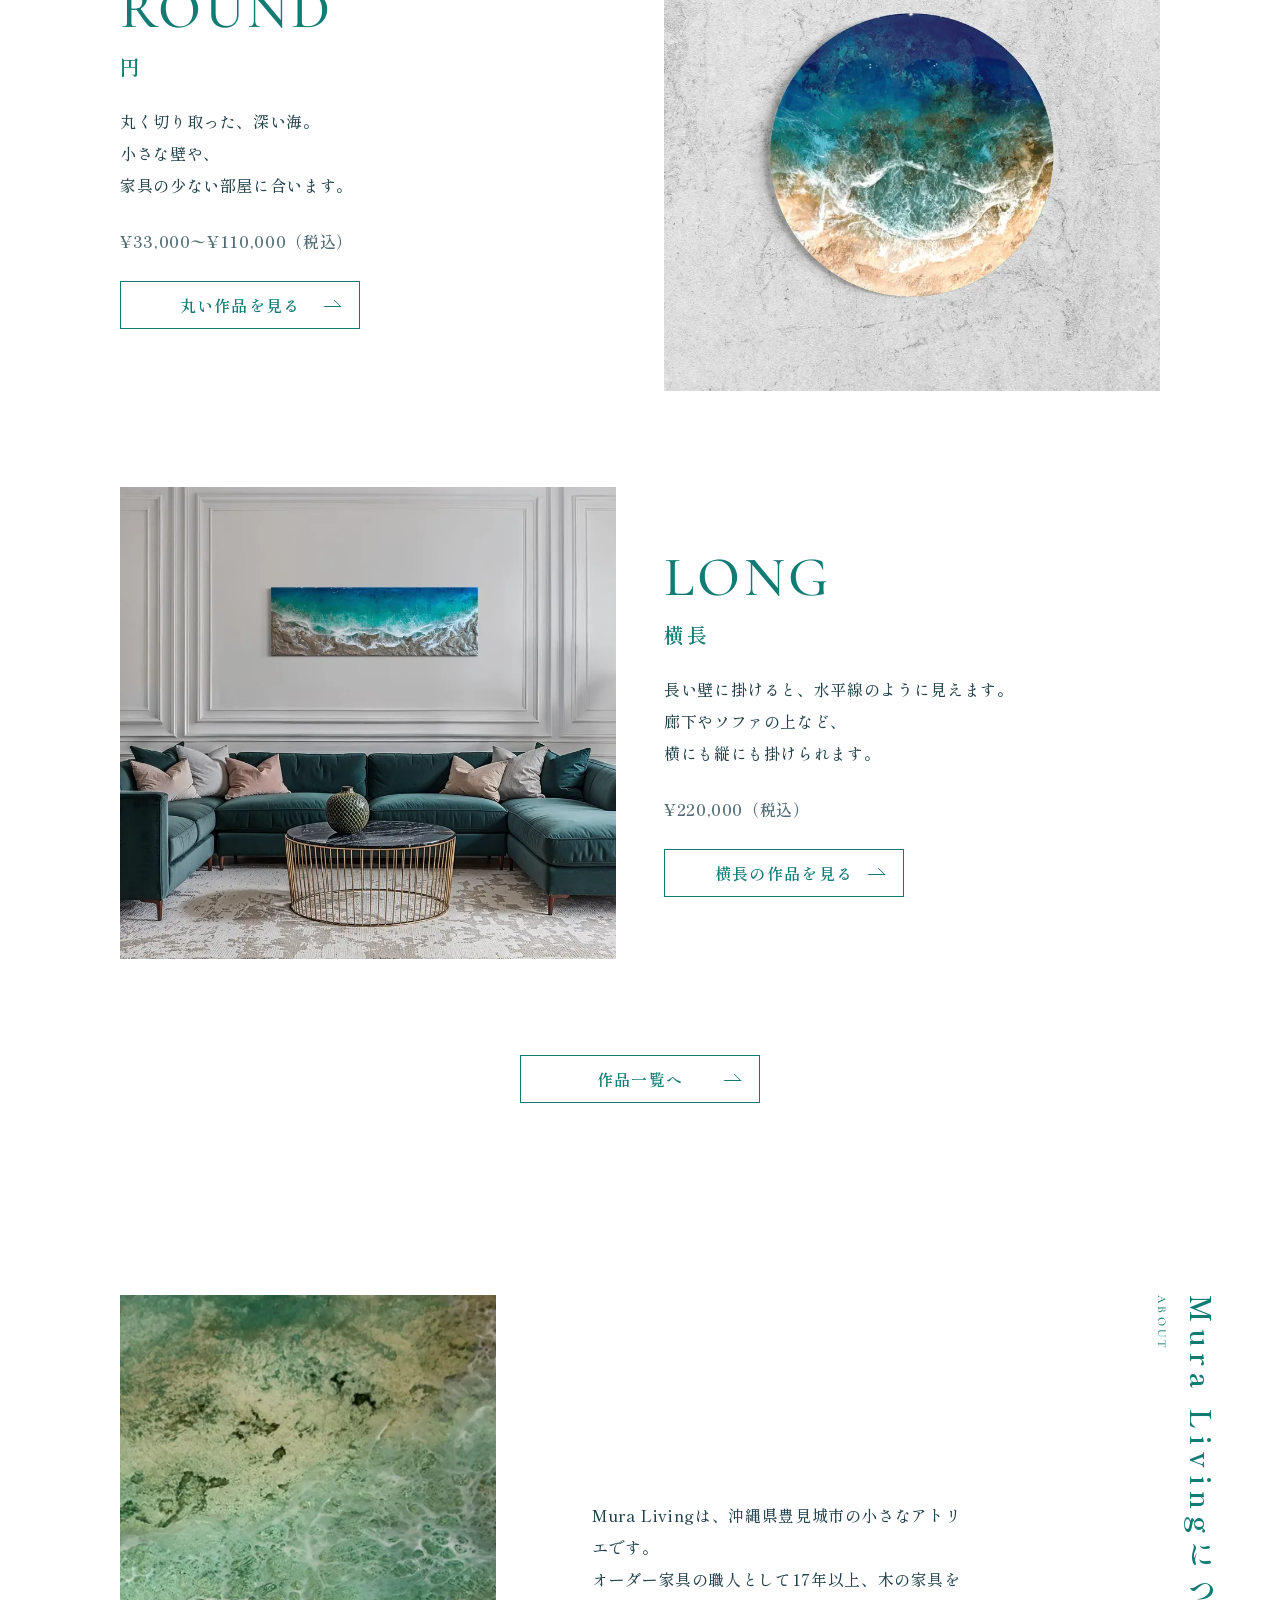
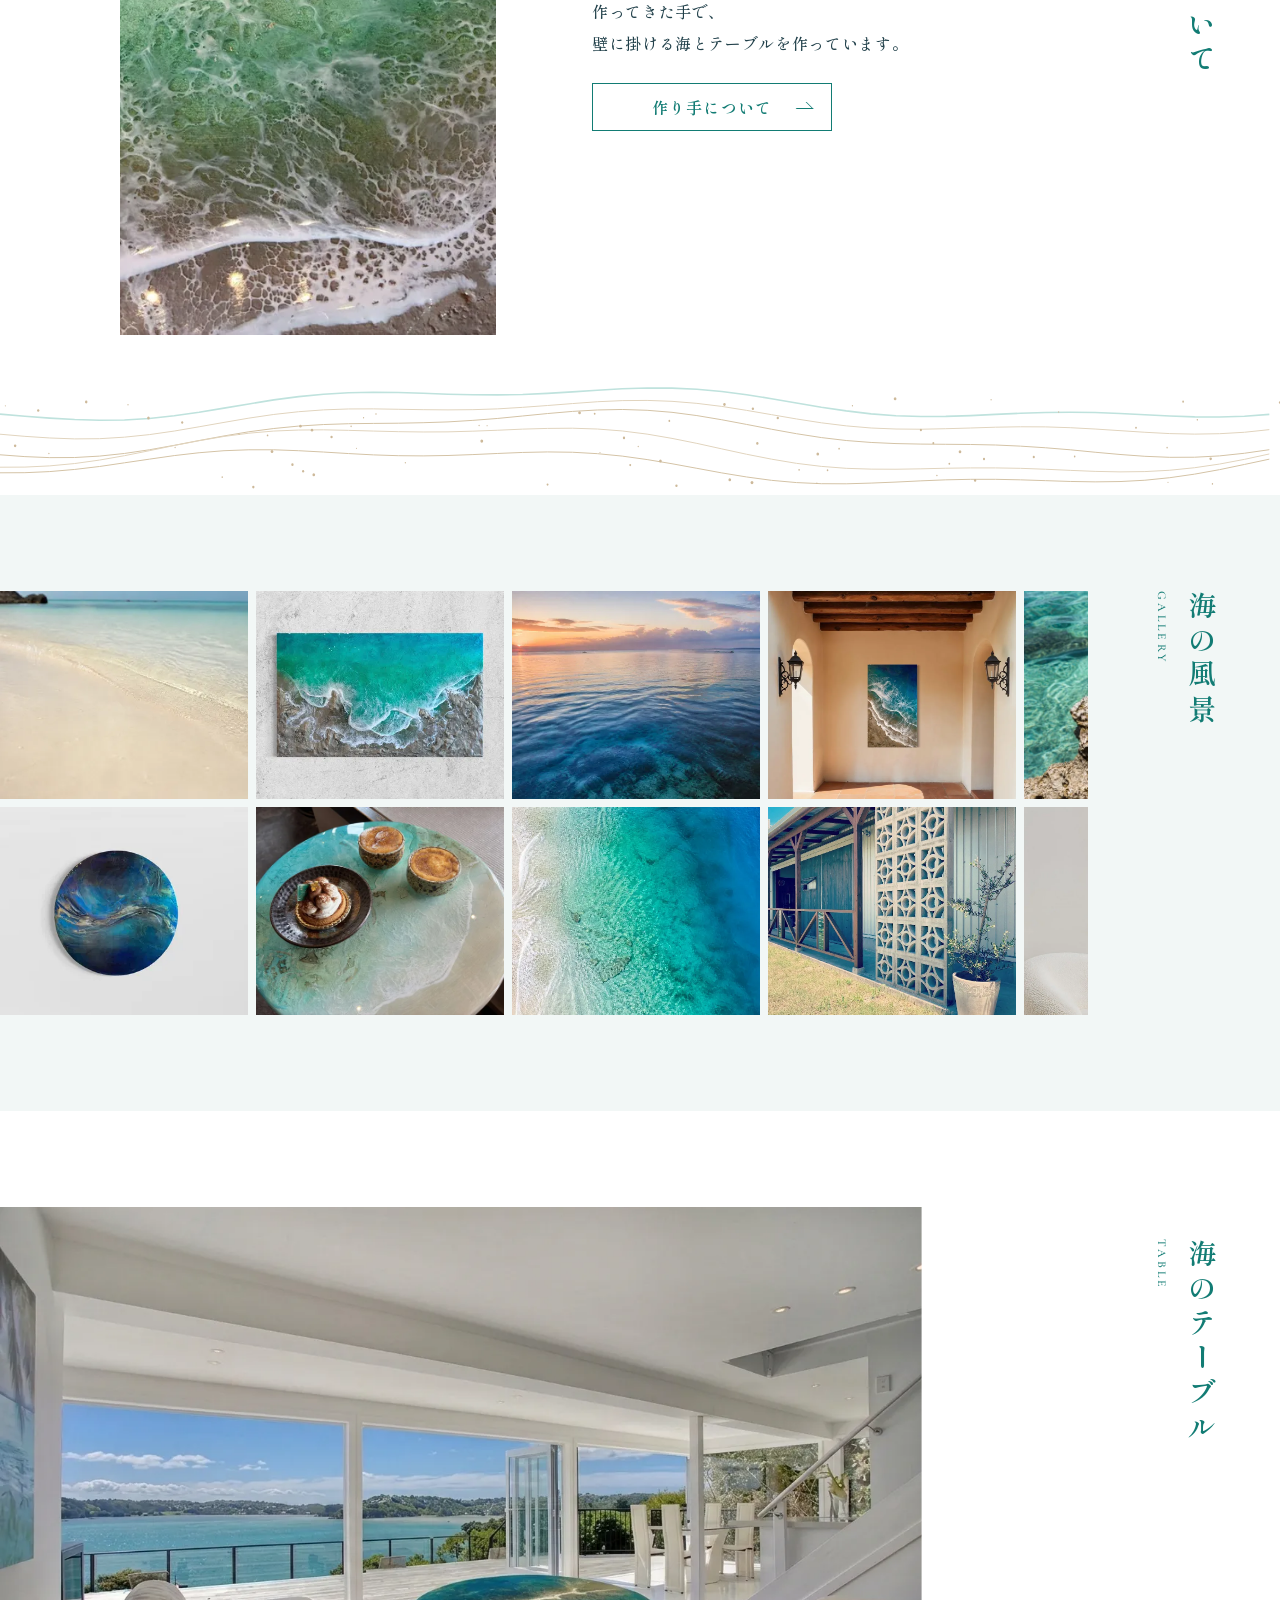
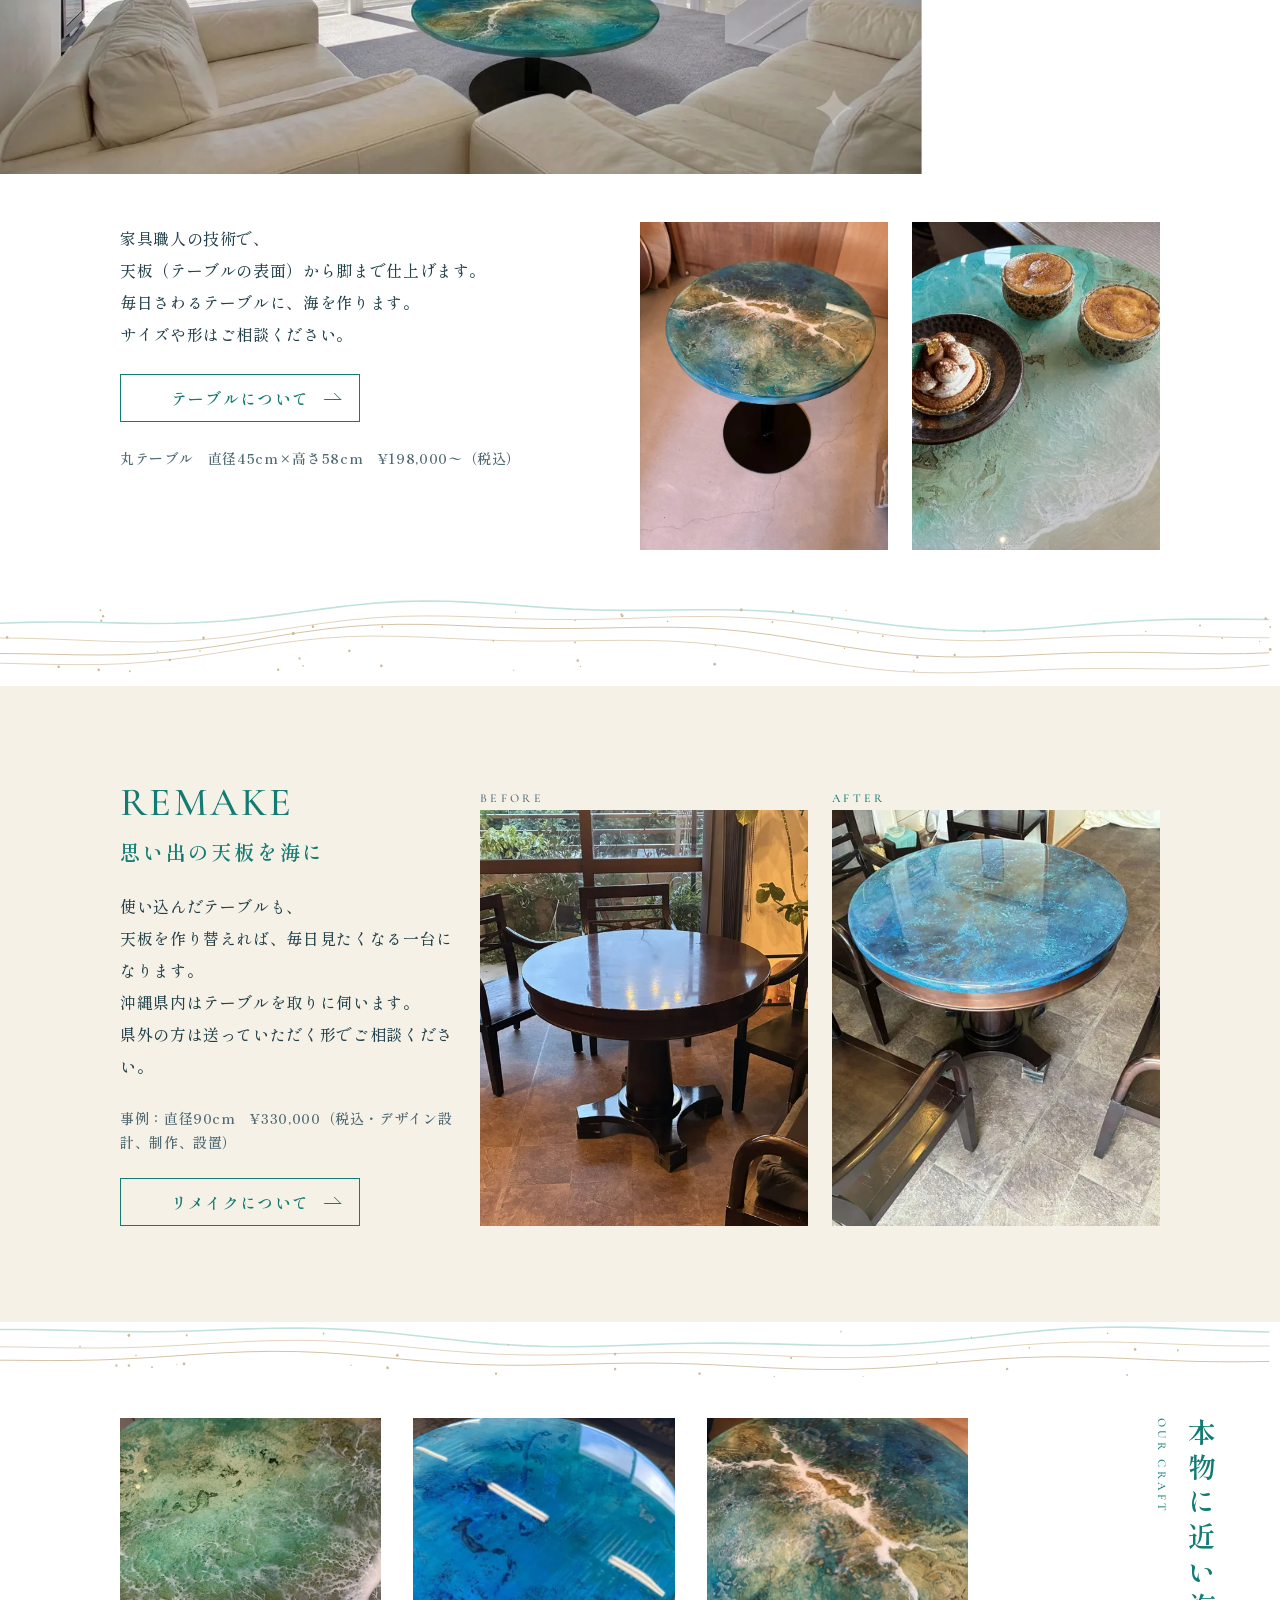
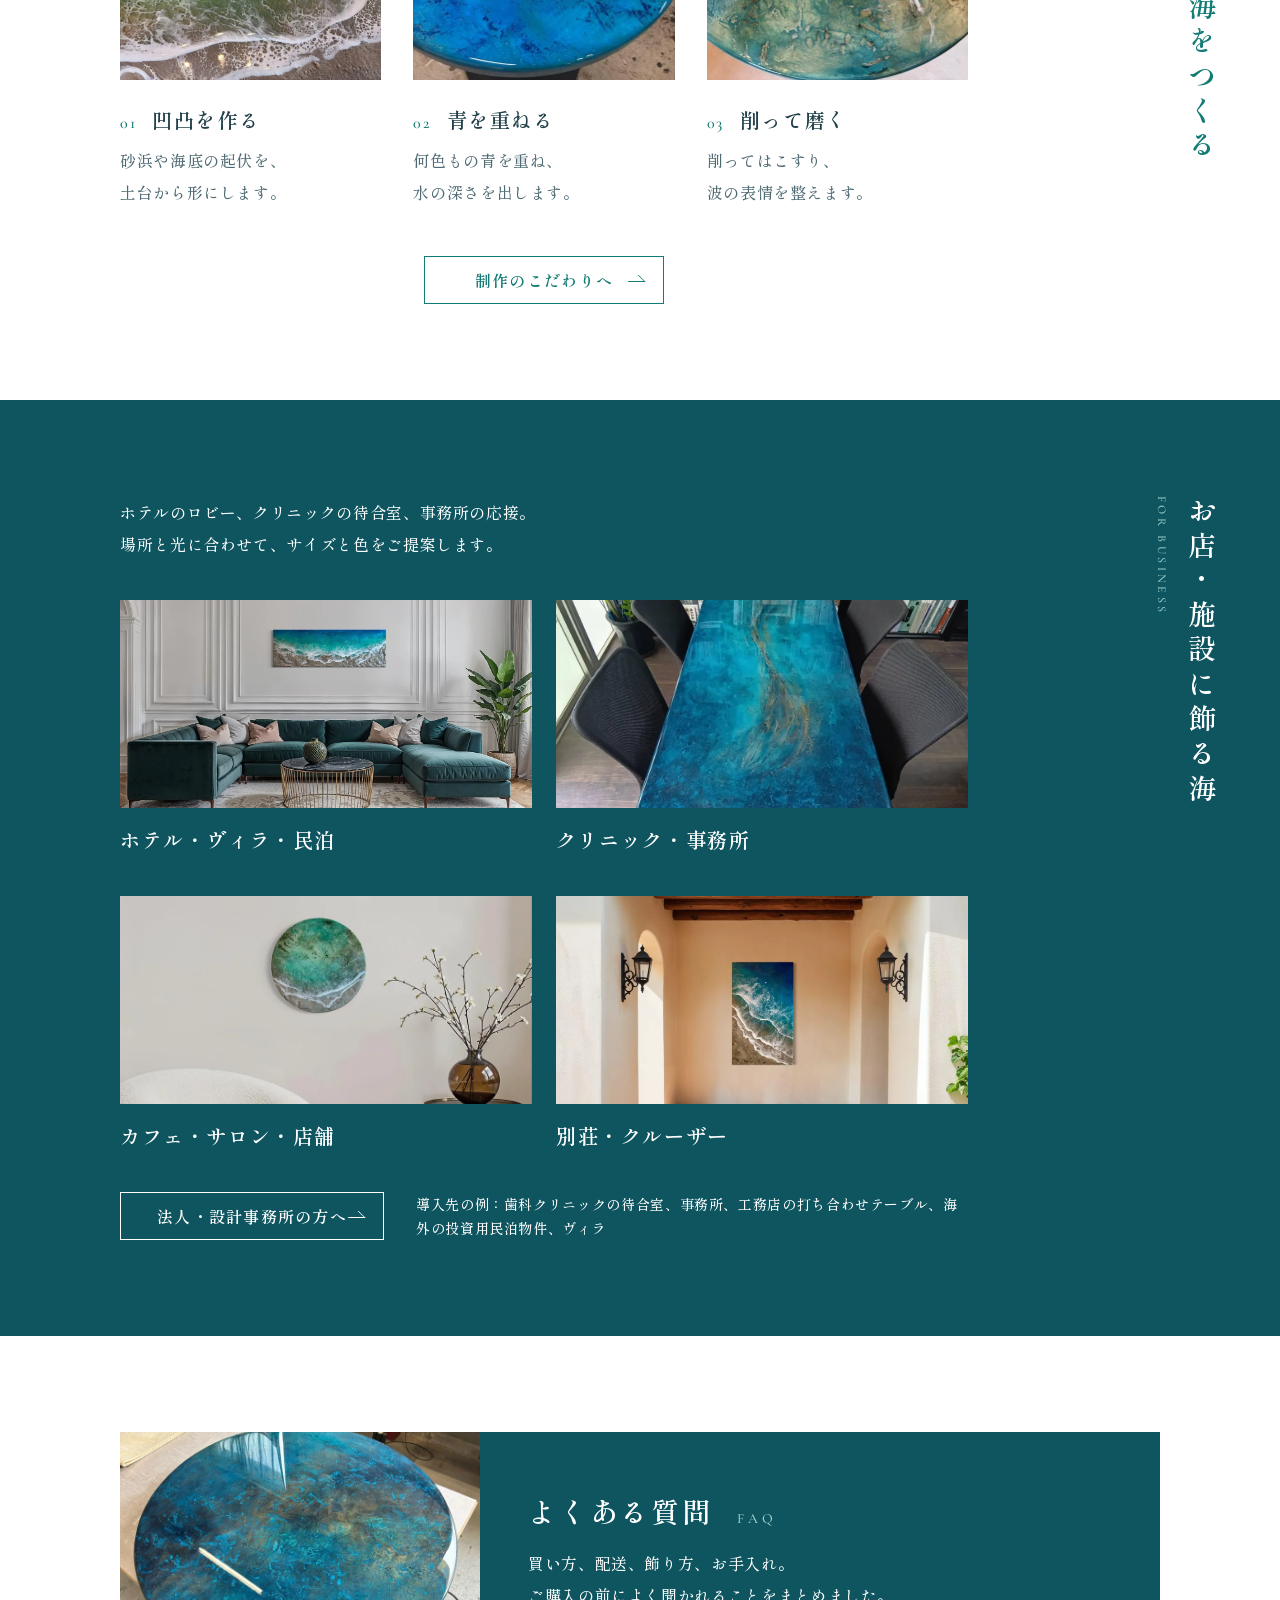
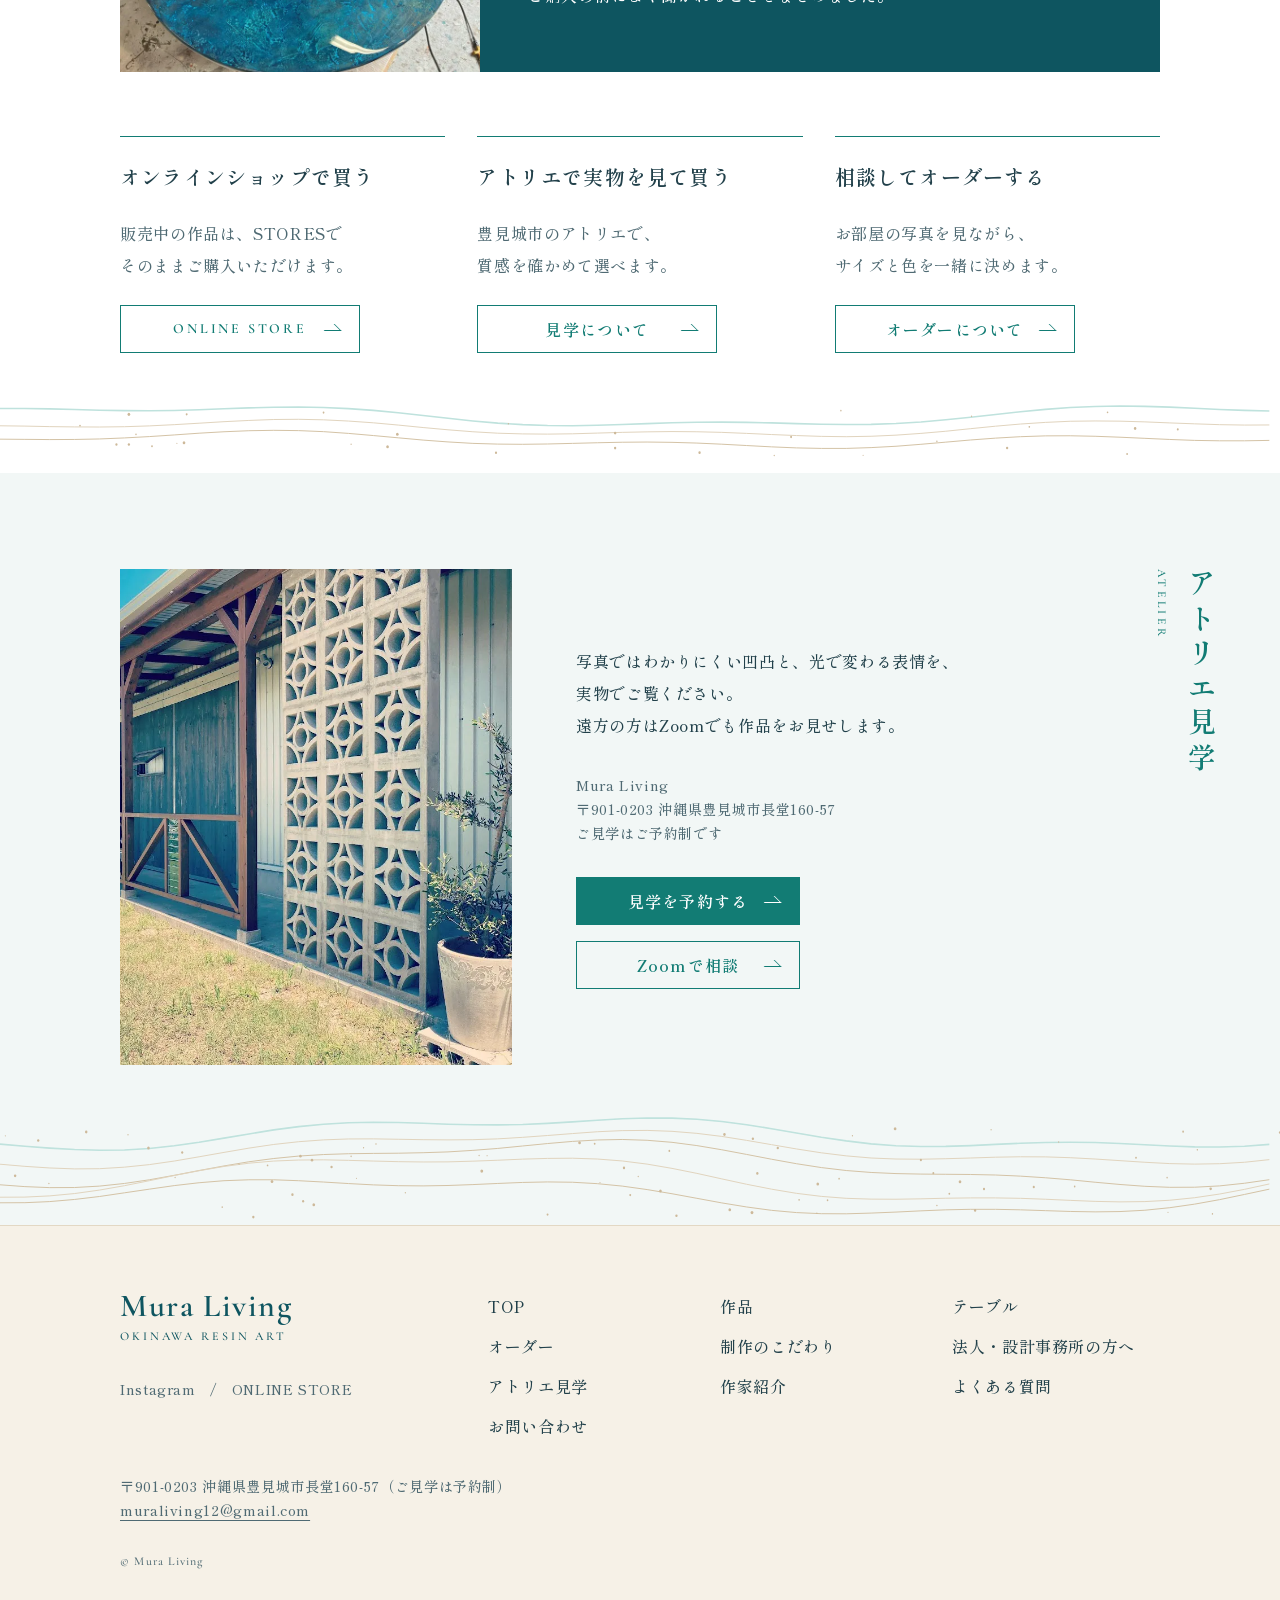
==== commit 20a36c8b: "よくある質問をスプシの質問だけに戻す（後から足した5問を外す）／トップの作品カードのリンク先を作品一覧の価格表に Co-Authored-By: Claude Opus 5.5 <noreply@an" ====
--- a/rules/index.html
+++ b/rules/index.html
@@ -56,15 +56,15 @@
   </div>
   <article class="work reveal">
     <img src="../assets/img/image8-l.webp" alt="白い壁に掛けた四角い海のレジンアート" loading="lazy" width="1300" height="813">
-    <div><h3>SHORE<small>渚</small></h3><p>白い波が砂に引いていく、<br>いちばん浅い海。<br>壁の主役になる四角い作品です。</p><p class="price">¥22,000〜¥308,000（税込）</p><a class="btn" href="works/#square">四角い作品を見る</a></div>
+    <div><h3>SHORE<small>渚</small></h3><p>白い波が砂に引いていく、<br>いちばん浅い海。<br>壁の主役になる四角い作品です。</p><p class="price">¥22,000〜¥308,000（税込）</p><a class="btn" href="works/#price">四角い作品を見る</a></div>
   </article>
   <article class="work work--r reveal">
     <img src="../assets/img/stores-round60.webp" alt="深い青から砂浜へ色が移る丸い海のレジンアート" loading="lazy" width="1300" height="813">
-    <div><h3>ROUND<small>円</small></h3><p>丸く切り取った、深い海。<br>小さな壁や、<br>家具の少ない部屋に合います。</p><p class="price">¥33,000〜¥110,000（税込）</p><a class="btn" href="works/#round">丸い作品を見る</a></div>
+    <div><h3>ROUND<small>円</small></h3><p>丸く切り取った、深い海。<br>小さな壁や、<br>家具の少ない部屋に合います。</p><p class="price">¥33,000〜¥110,000（税込）</p><a class="btn" href="works/#price">丸い作品を見る</a></div>
   </article>
   <article class="work reveal">
     <img src="../assets/img/image5.webp" alt="ソファの上の壁に掛けた横長の海のレジンアート" loading="lazy" width="1200" height="750">
-    <div><h3>LONG<small>横長</small></h3><p>長い壁に掛けると、水平線のように見えます。<br>廊下やソファの上など、<br>横にも縦にも掛けられます。</p><p class="price">¥220,000（税込）</p><a class="btn" href="works/#long">横長の作品を見る</a></div>
+    <div><h3>LONG<small>横長</small></h3><p>長い壁に掛けると、水平線のように見えます。<br>廊下やソファの上など、<br>横にも縦にも掛けられます。</p><p class="price">¥220,000（税込）</p><a class="btn" href="works/#price">横長の作品を見る</a></div>
   </article>
   <p class="center"><a class="btn" href="works/">作品一覧へ</a></p>
 </section>
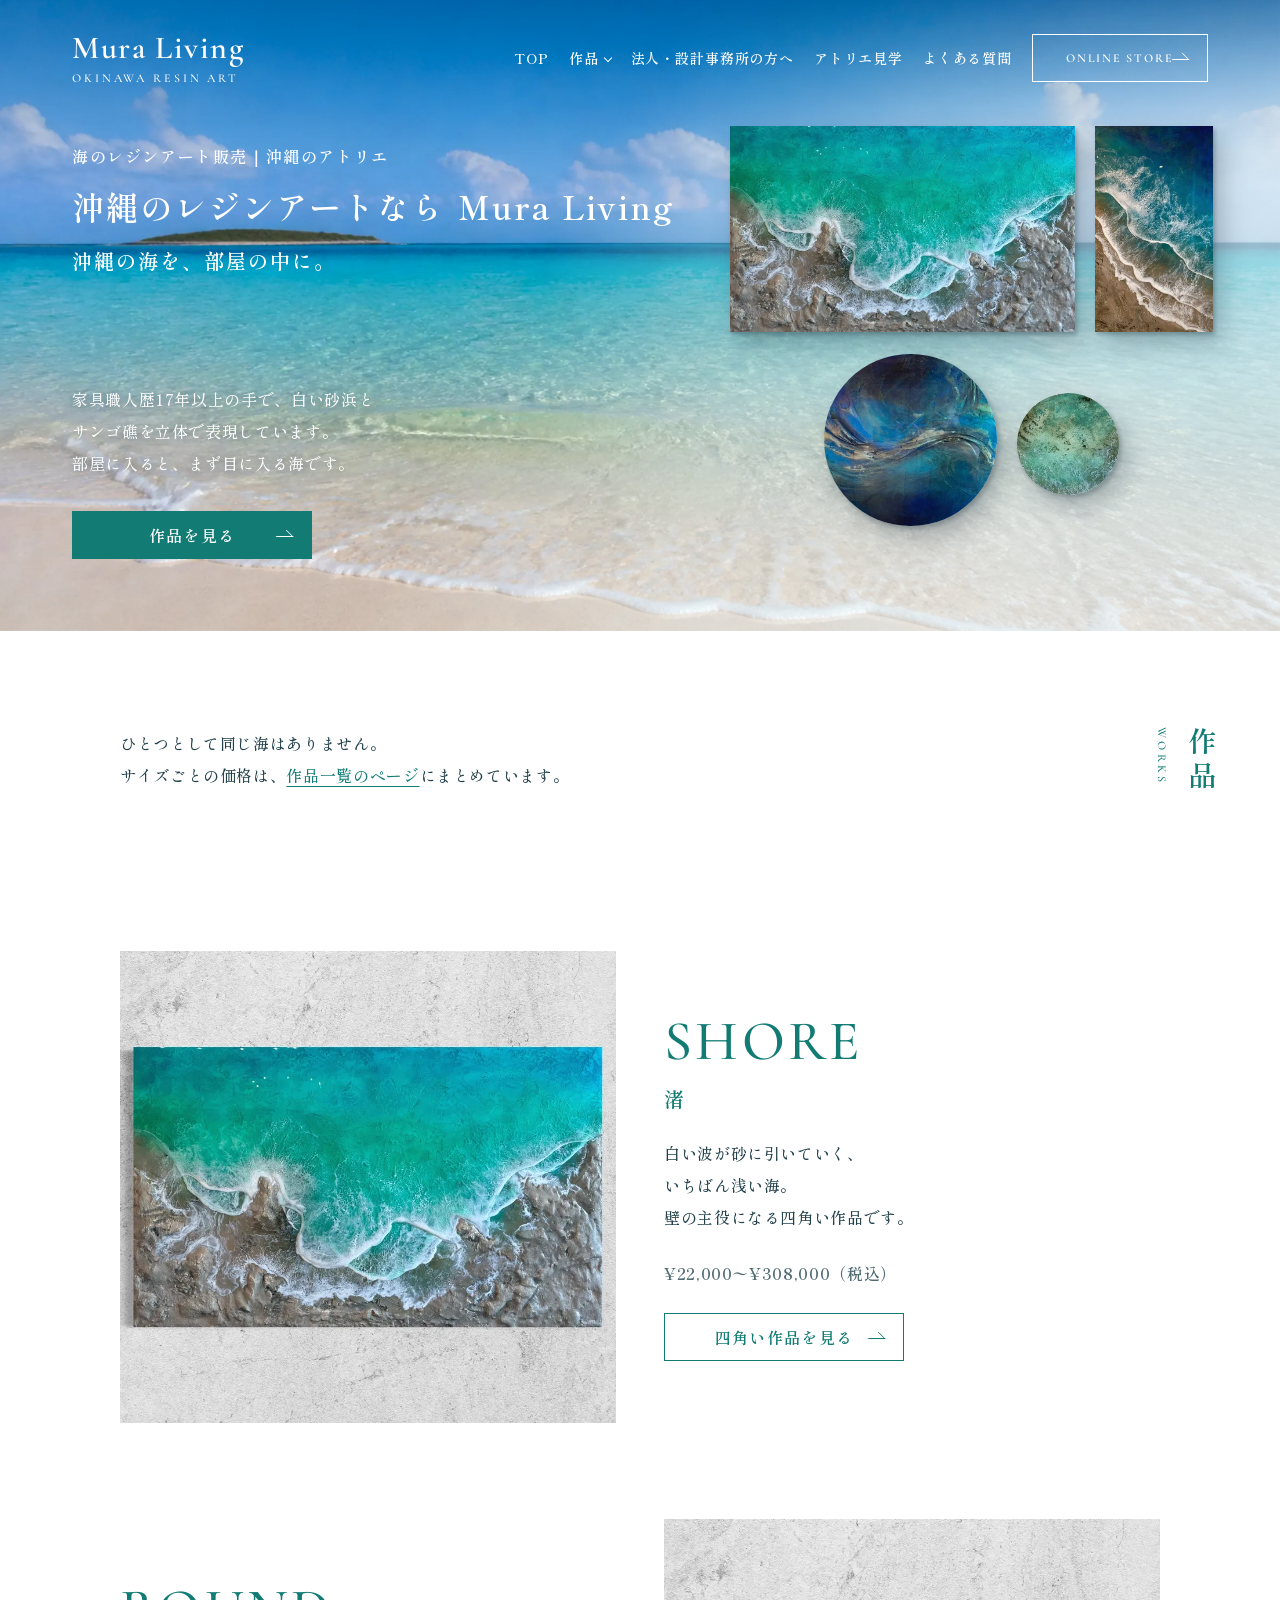
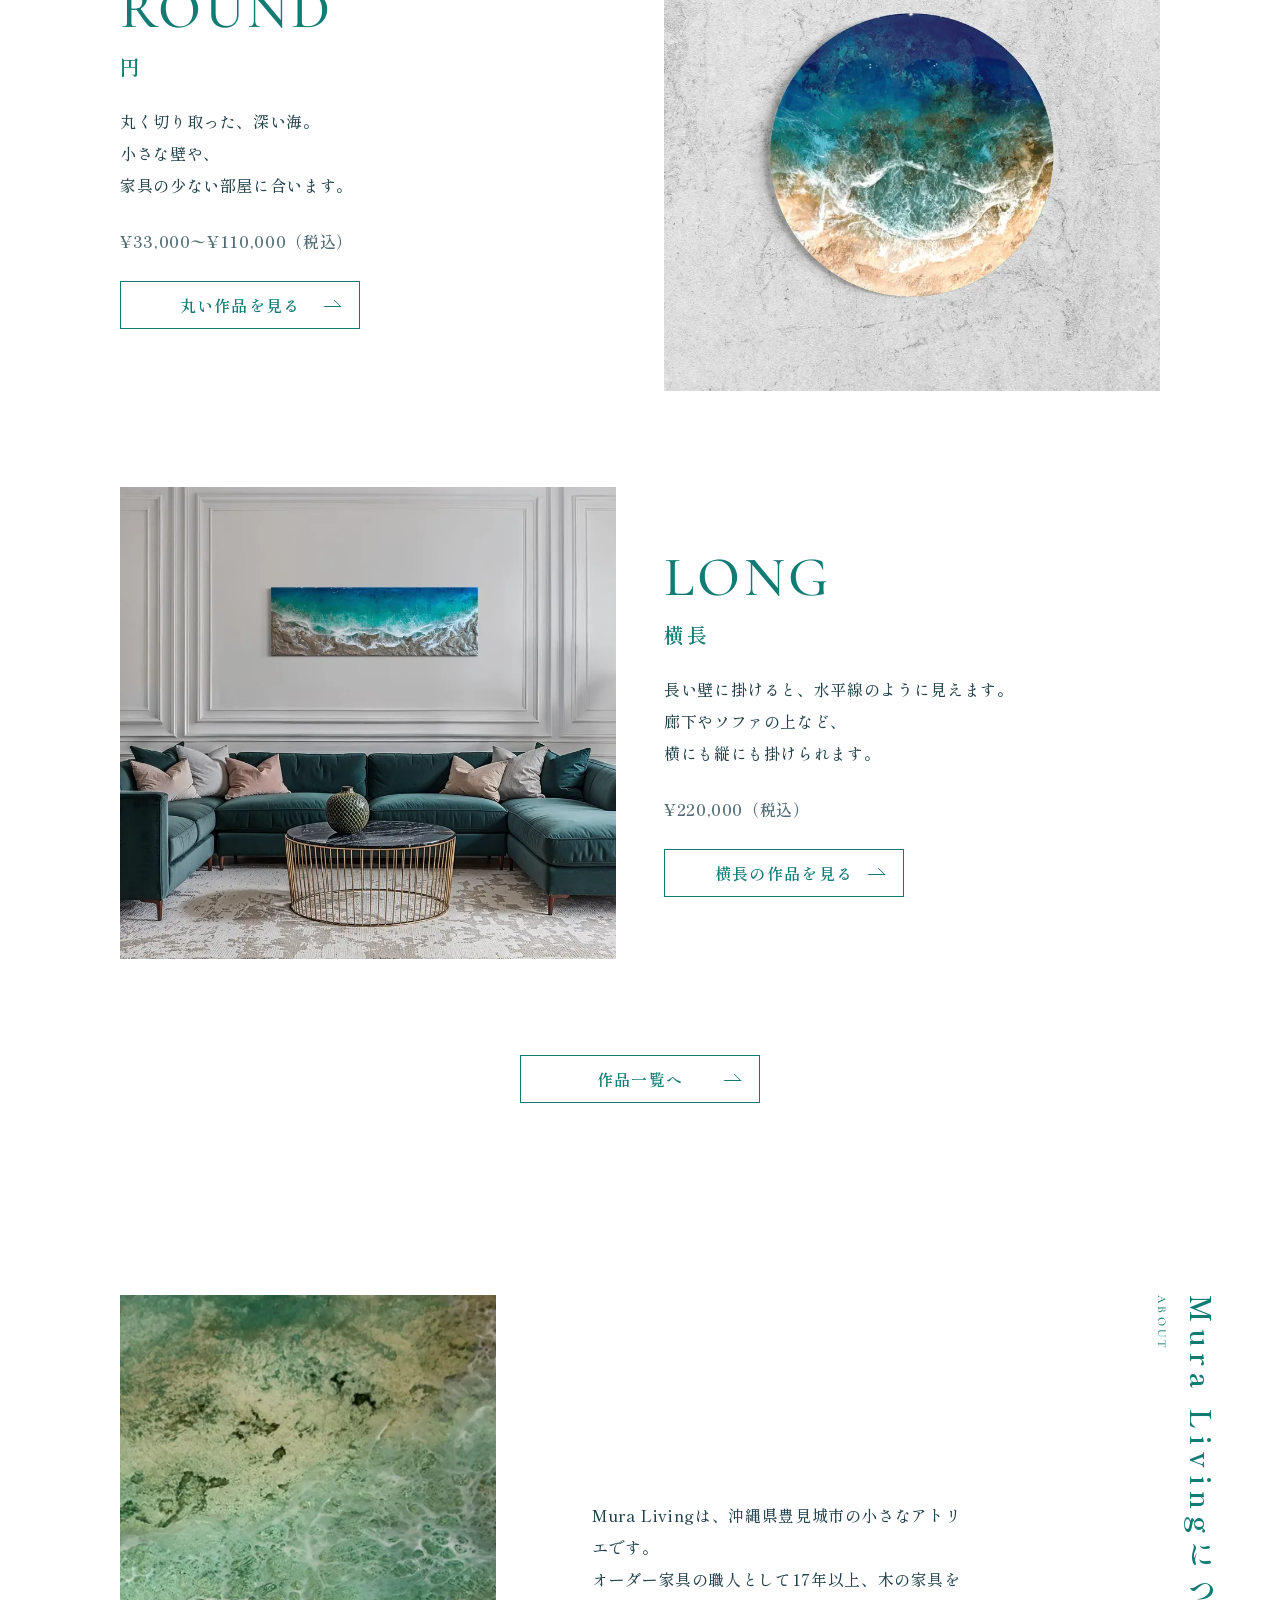
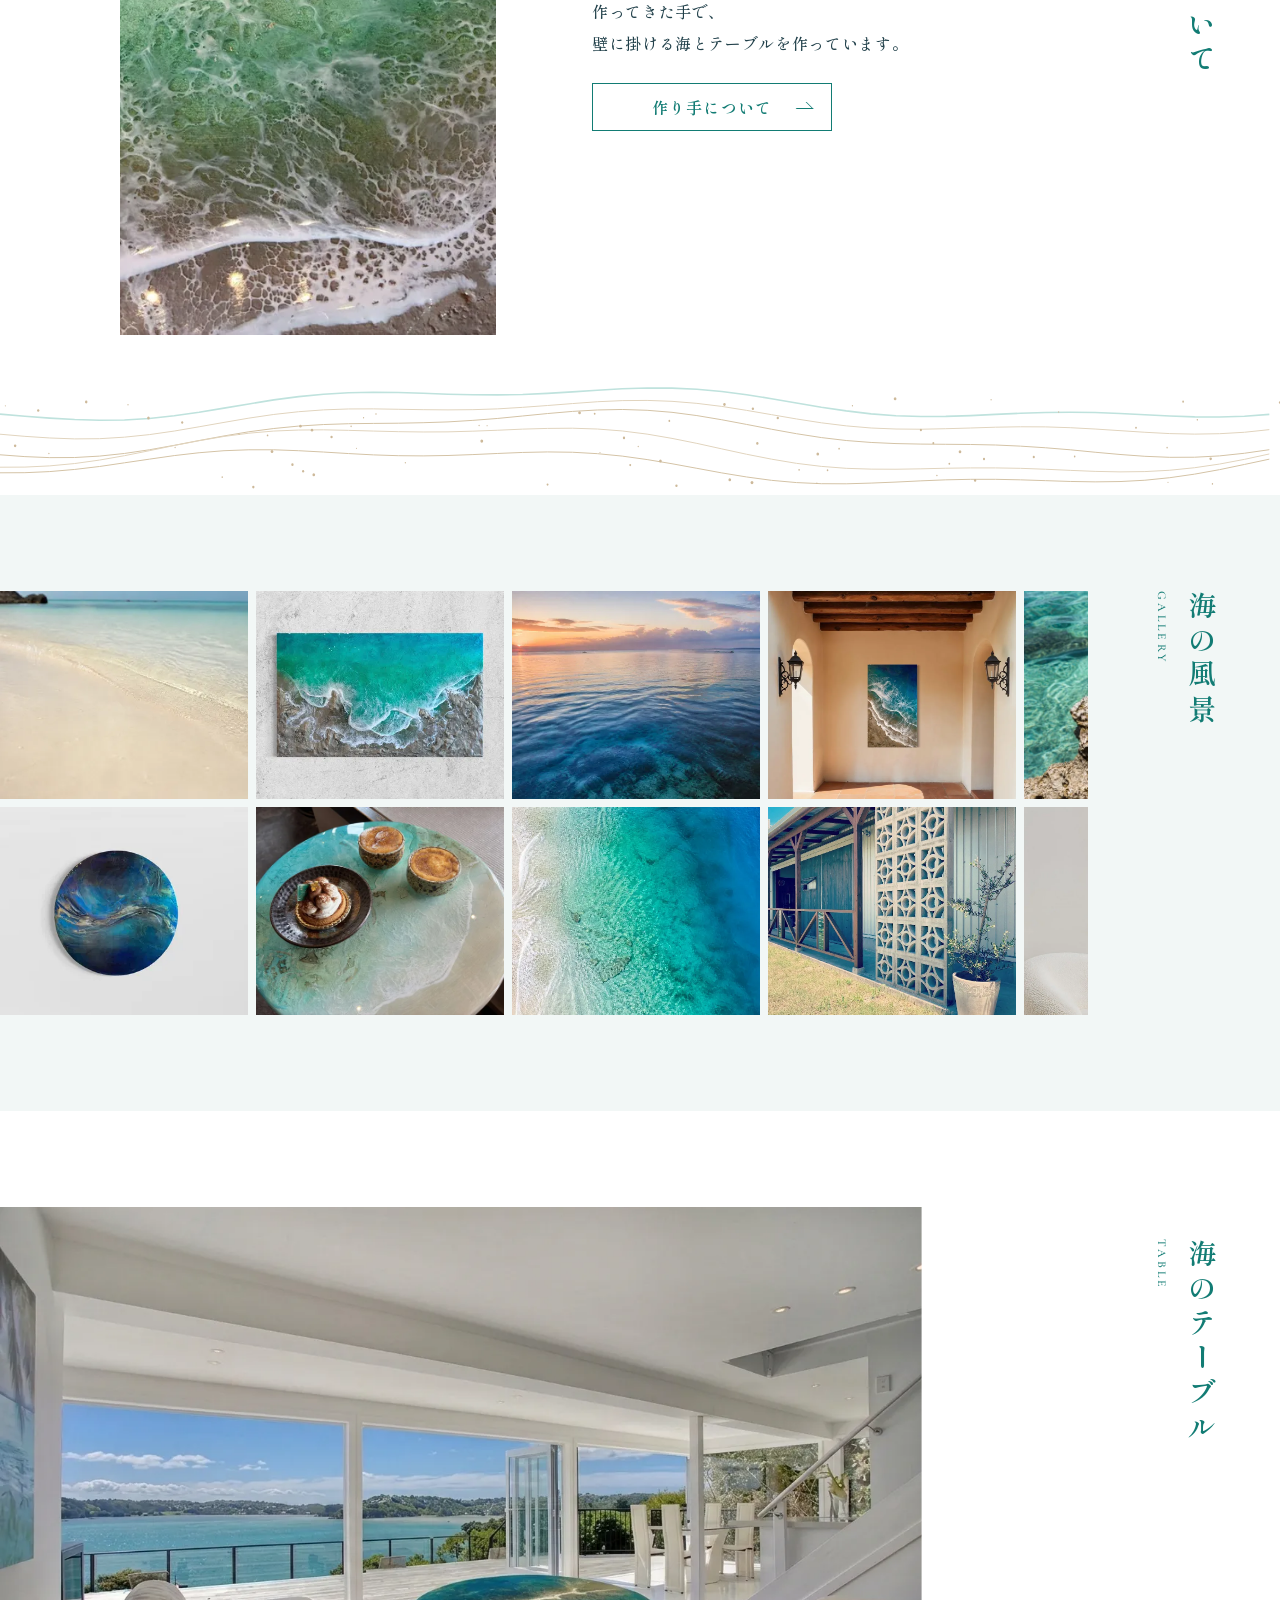
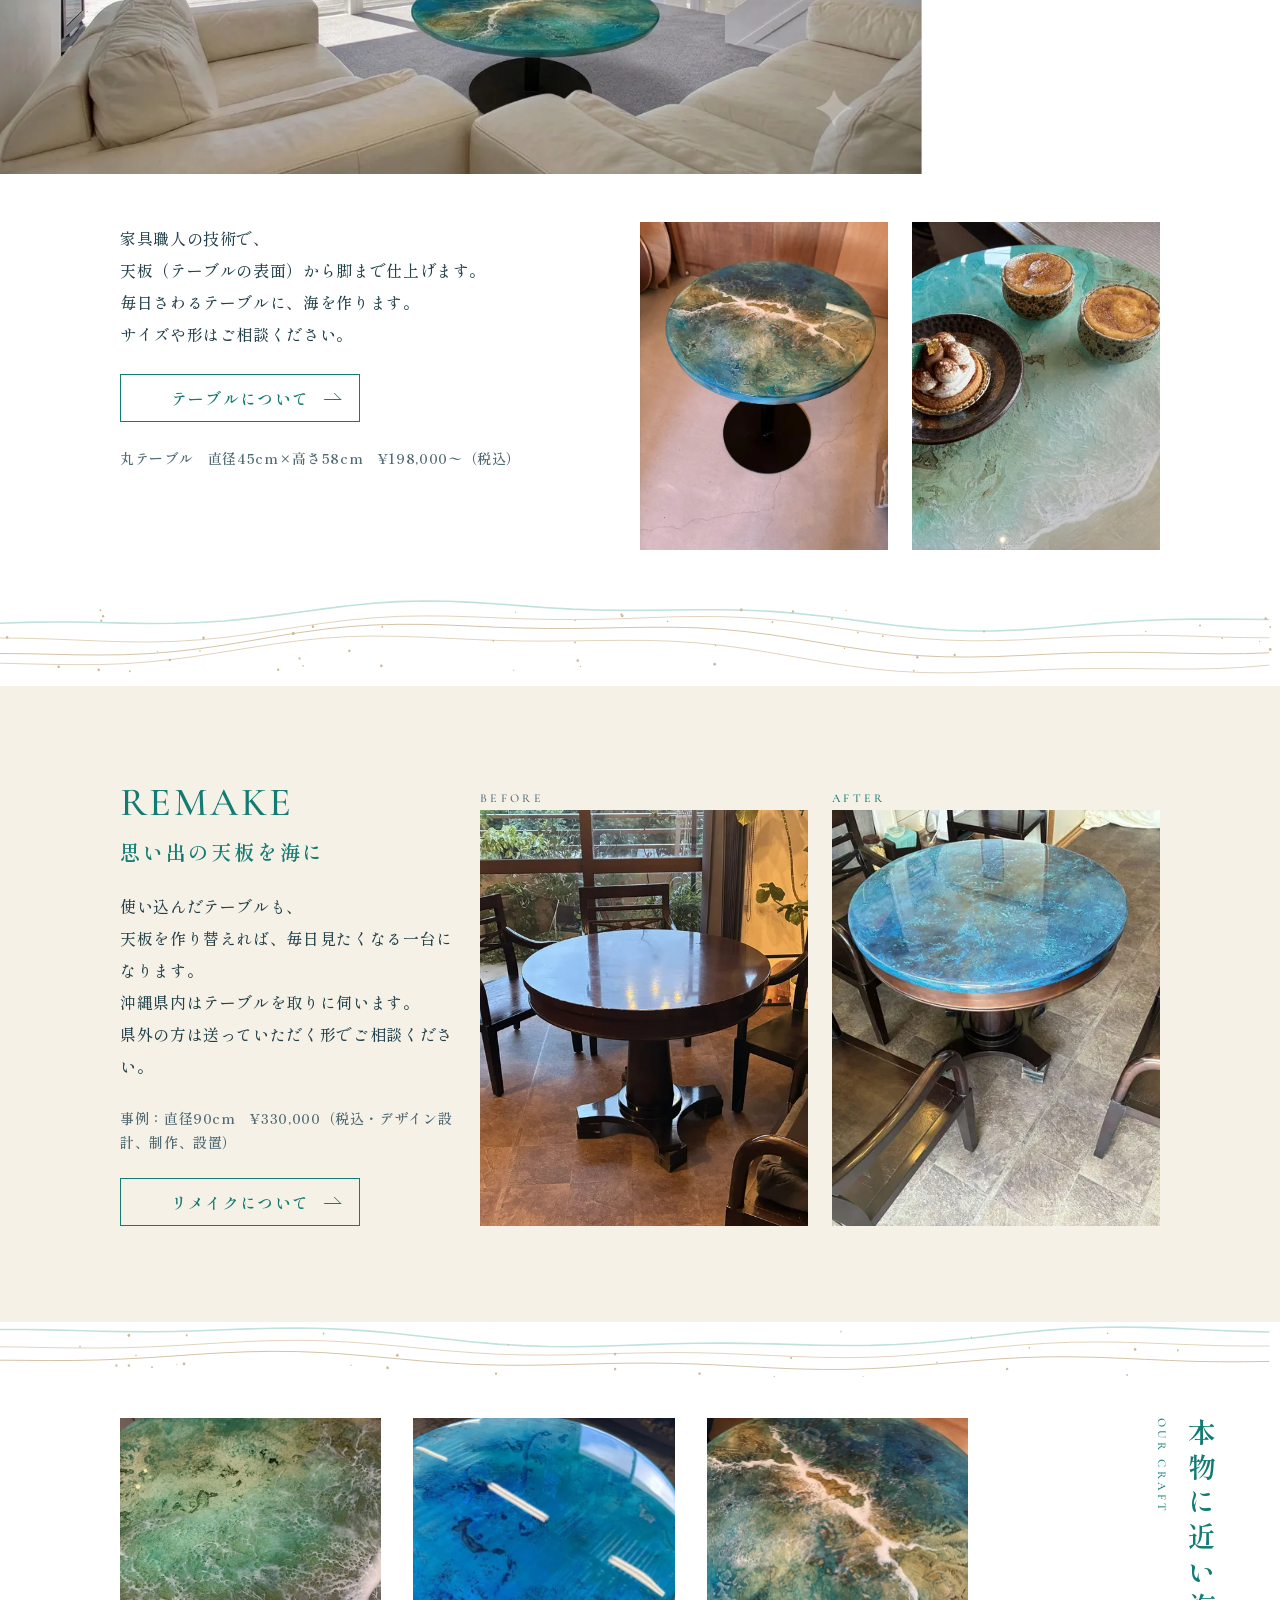
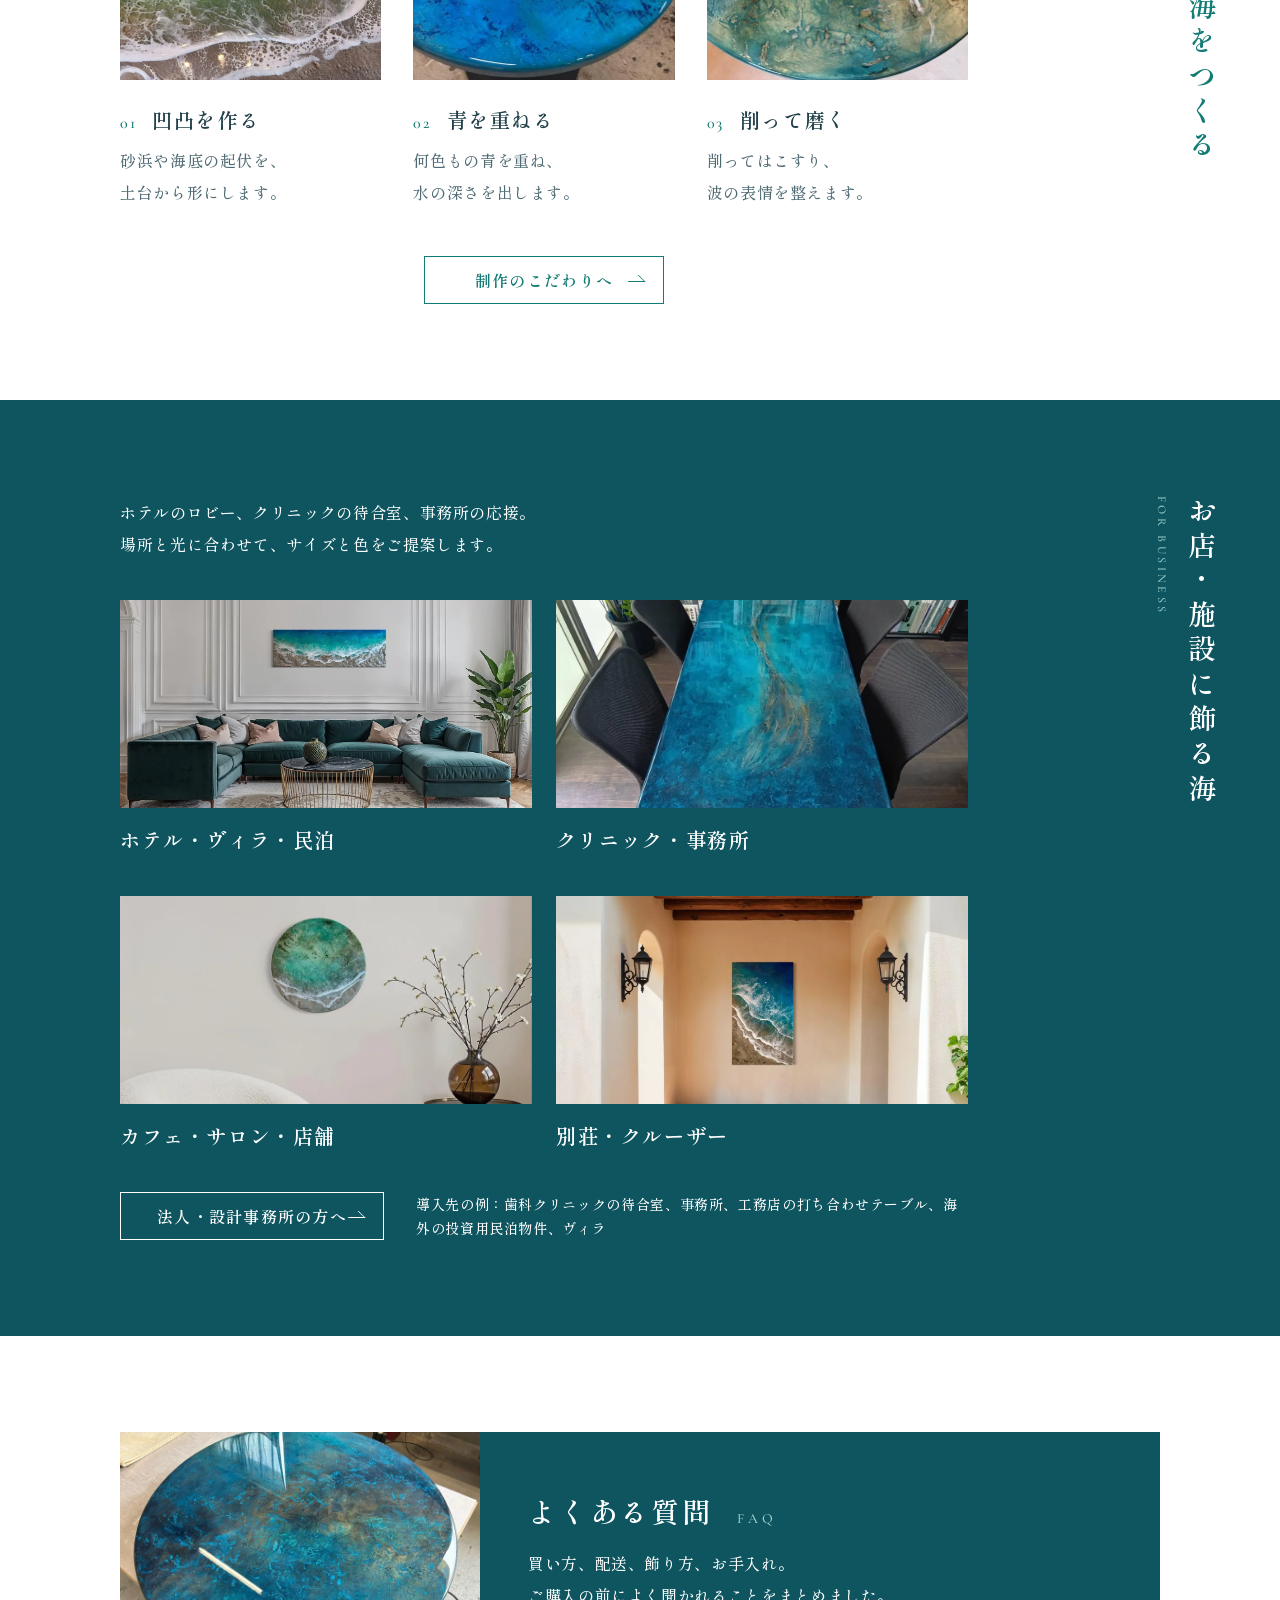
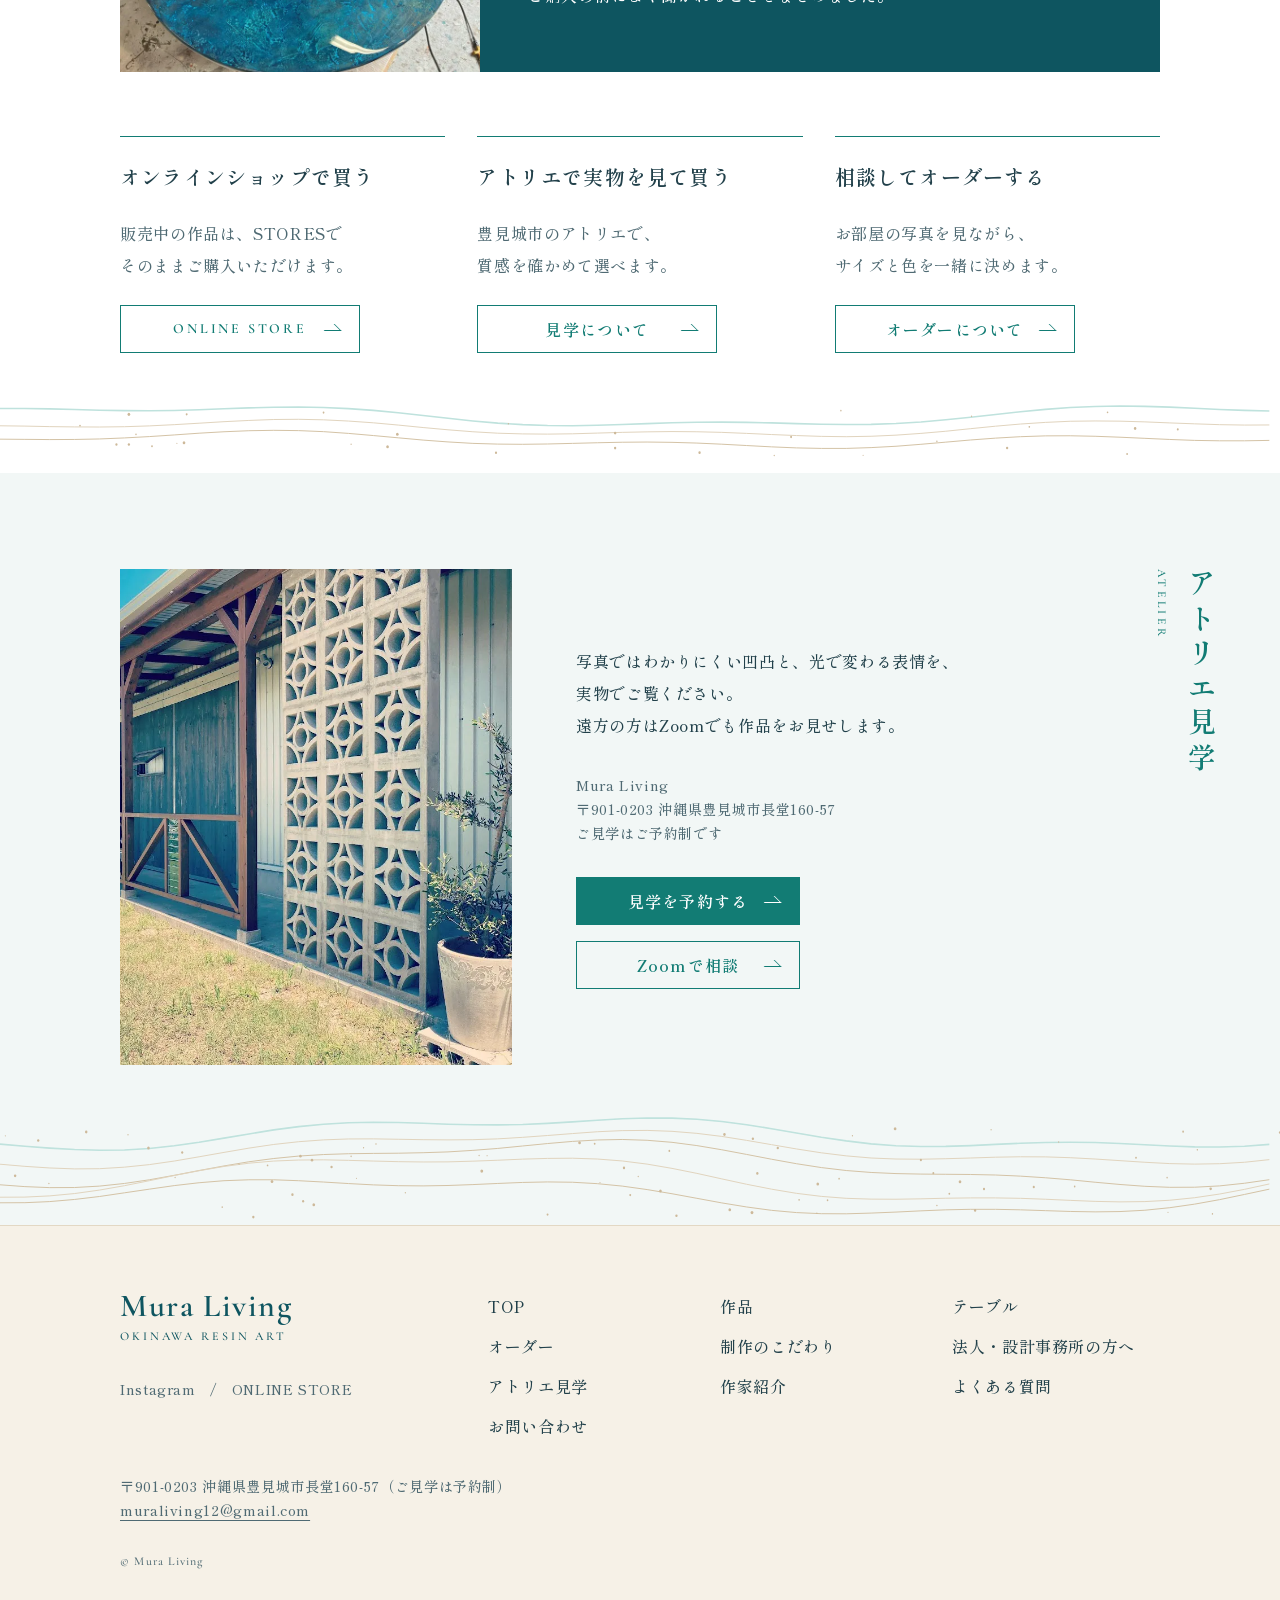
==== commit 7c083cb5: "ナビ：テーブル・オーダーを外し、作品にカーソルで「販売中の作品／オーダーメイド」を選べるように Co-Authored-By: Claude Opus 5.5 <noreply@anthropic.c" ====
--- a/rules/index.html
+++ b/rules/index.html
@@ -10,7 +10,7 @@
 <link rel="preconnect" href="https://fonts.googleapis.com">
 <link rel="preconnect" href="https://fonts.gstatic.com" crossorigin>
 <link rel="stylesheet" href="https://fonts.googleapis.com/css2?family=Shippori+Mincho:wght@500;600&family=Cormorant+Garamond:wght@500;600&display=swap">
-<link rel="stylesheet" href="../assets/css/rules.css?v=15">
+<link rel="stylesheet" href="../assets/css/rules.css?v=16">
 </head>
 <body>
 <header class="hd" id="top">
@@ -18,9 +18,7 @@
   <button class="burger" aria-label="メニューを開く" aria-expanded="false" aria-controls="nav"><span></span><span></span></button>
   <nav id="nav" class="nav">
     <a href="./" aria-current="page">TOP</a>
-    <a href="works/">作品</a>
-    <a href="table/">テーブル</a>
-    <a href="order/">オーダー</a>
+    <div class="nav__dd"><a href="works/">作品</a><div class="nav__sub"><a href="works/">販売中の作品</a><a href="order/">オーダーメイド</a></div></div>
     <a href="business/">法人・設計事務所の方へ</a>
     <a href="visit/">アトリエ見学</a>
     <a href="guide/">よくある質問</a>
--- a/assets/css/rules.css
+++ b/assets/css/rules.css
@@ -271,3 +271,17 @@
 /* よくある質問をナビに追加（11/26）：狭いPC幅で収める */
 @media (min-width:1024px) and (max-width:1279px){.hd{padding-inline:40px}.nav{gap:16px;font-size:12px;letter-spacing:.04em}.nav .btn{width:176px;padding:0 var(--s-3) 0 var(--s-2);letter-spacing:.1em;justify-content:flex-start}.logo b{font-size:24px}.logo small{font-size:9px}}
 @media (min-width:1280px) and (max-width:1439px){.nav{gap:20px;letter-spacing:.06em}.nav .btn{width:176px}}
+/* 作品のドロップダウン */
+.nav__dd{position:relative}
+@media (min-width:1024px){
+.nav__dd>a::after{content:"";display:inline-block;width:5px;height:5px;margin-left:6px;border:solid currentColor;border-width:0 1px 1px 0;transform:translateY(-3px) rotate(45deg)}
+.nav__sub{position:absolute;top:100%;left:50%;transform:translate(-50%,8px);display:grid;min-width:184px;padding:var(--s-1) 0;margin-top:var(--s-1);background:var(--white);box-shadow:0 8px 24px rgb(0 0 0/.12);opacity:0;visibility:hidden;transition:opacity .2s,transform .2s;z-index:25}
+.nav__sub::before{content:"";position:absolute;inset:-16px 0 auto;height:16px}
+.nav__sub a{display:block;padding:12px var(--s-3);color:var(--ink);font-size:13px;letter-spacing:.08em;white-space:nowrap}
+.nav__sub a:hover{background:var(--line);color:var(--teal)}
+.nav__dd:hover .nav__sub,.nav__dd:focus-within .nav__sub{opacity:1;visibility:visible;transform:translate(-50%,0)}
+}
+@media (max-width:1023px){
+.nav__dd{display:grid;justify-items:center;gap:var(--s-1)}
+.nav__sub{display:grid;justify-items:center;gap:var(--s-1);font-size:var(--fs-s);font-weight:400;color:var(--teal)}
+}
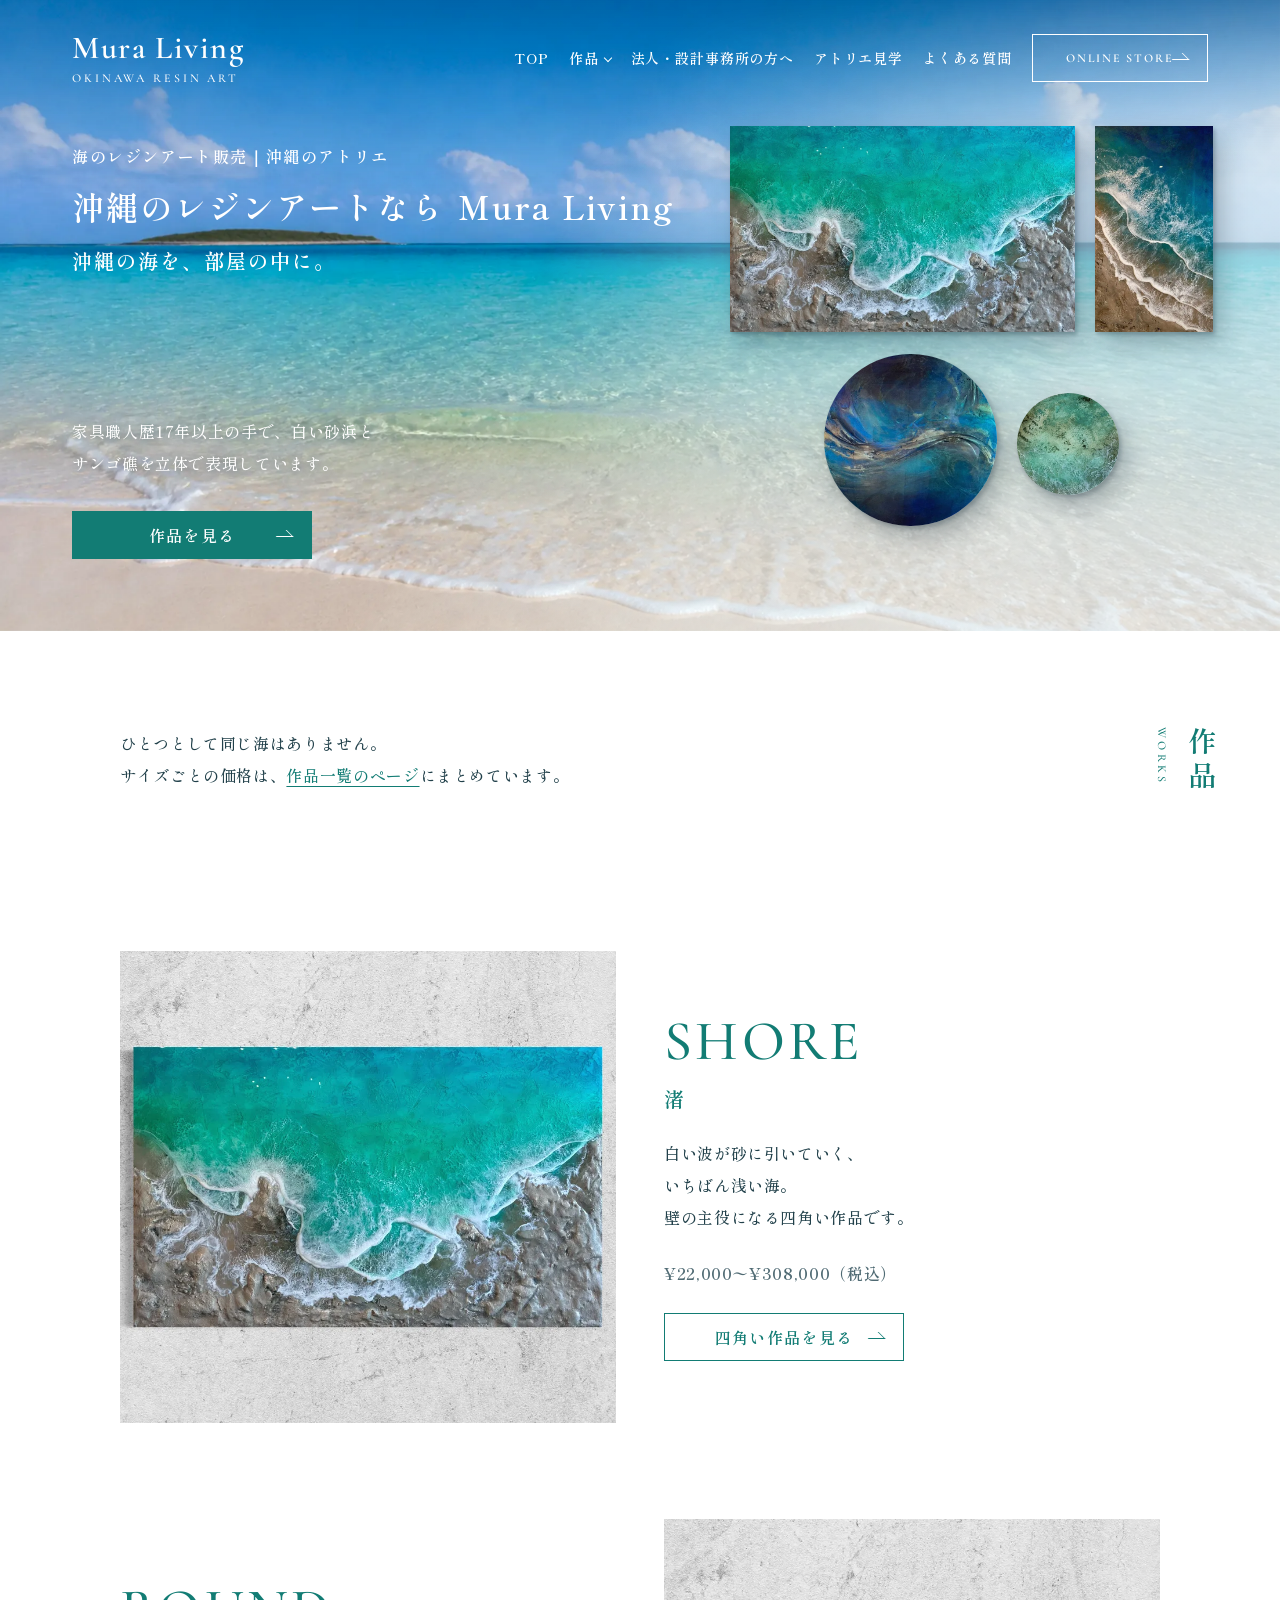
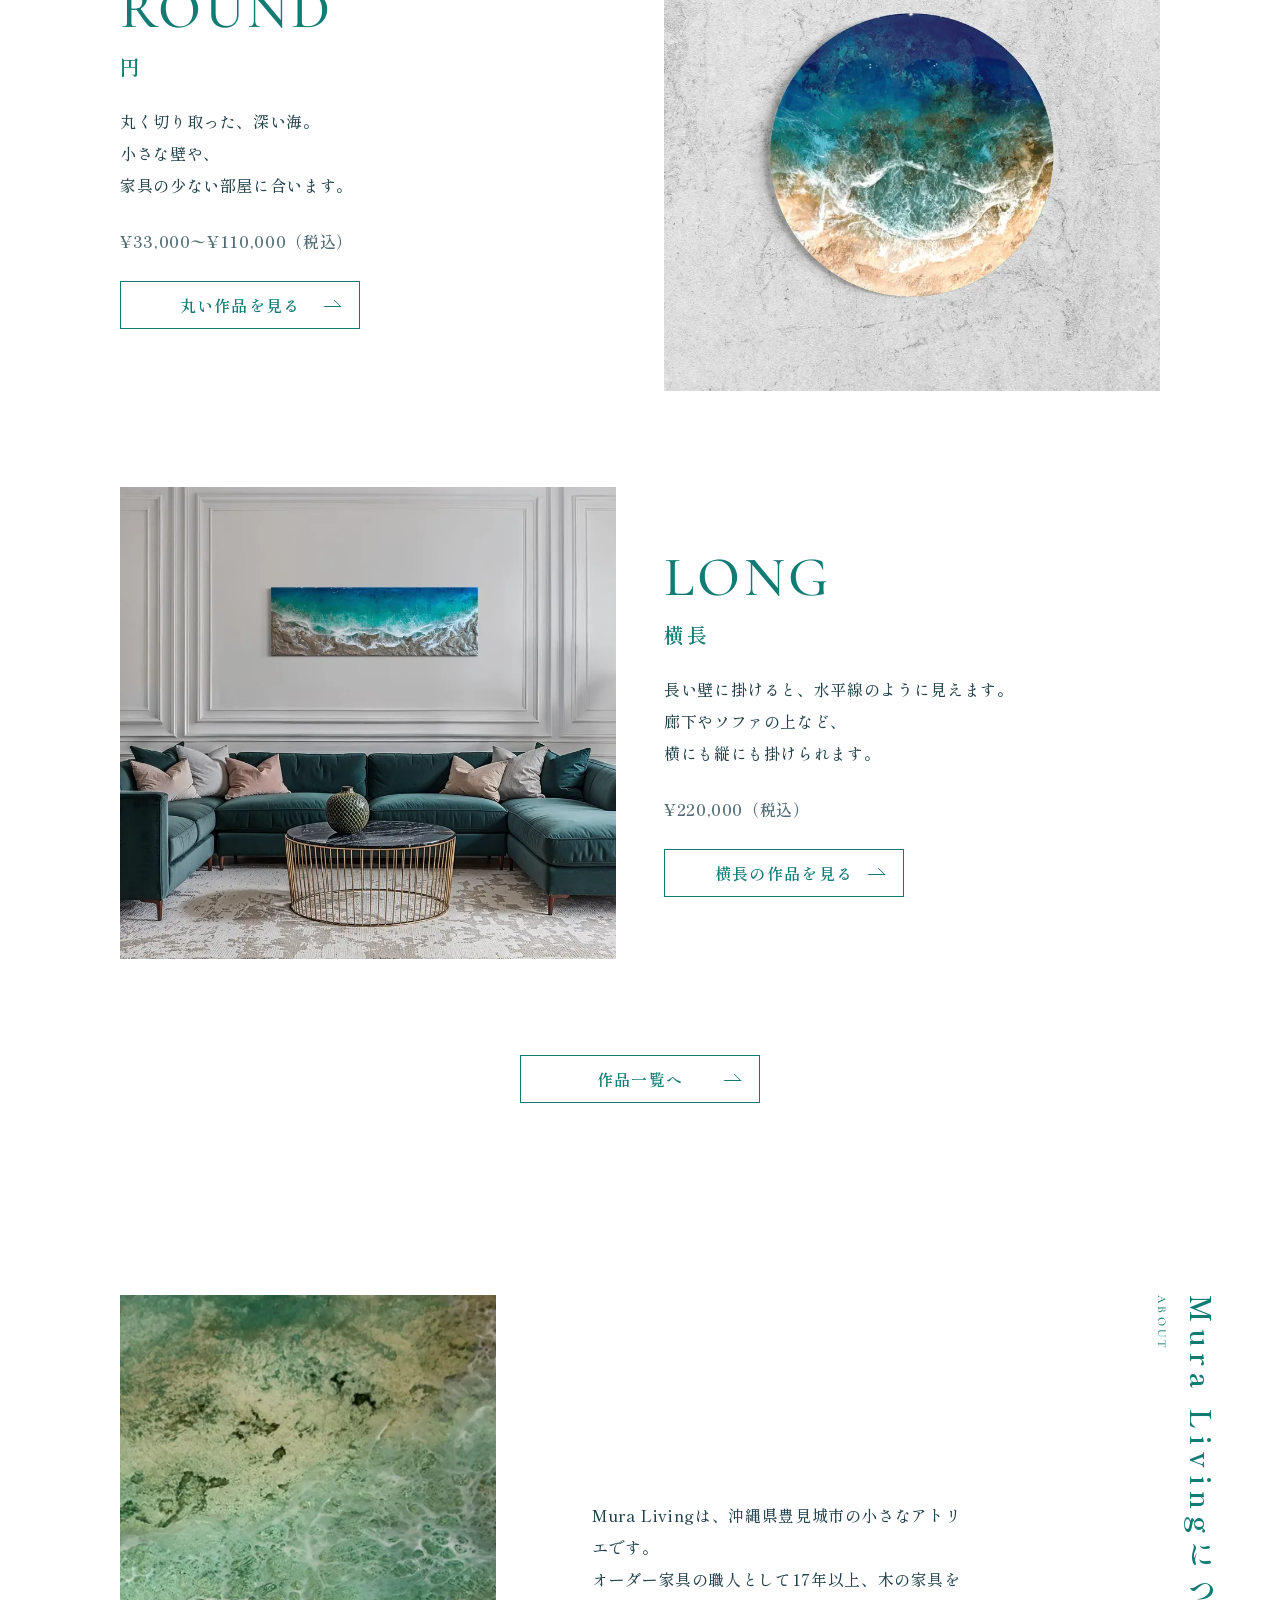
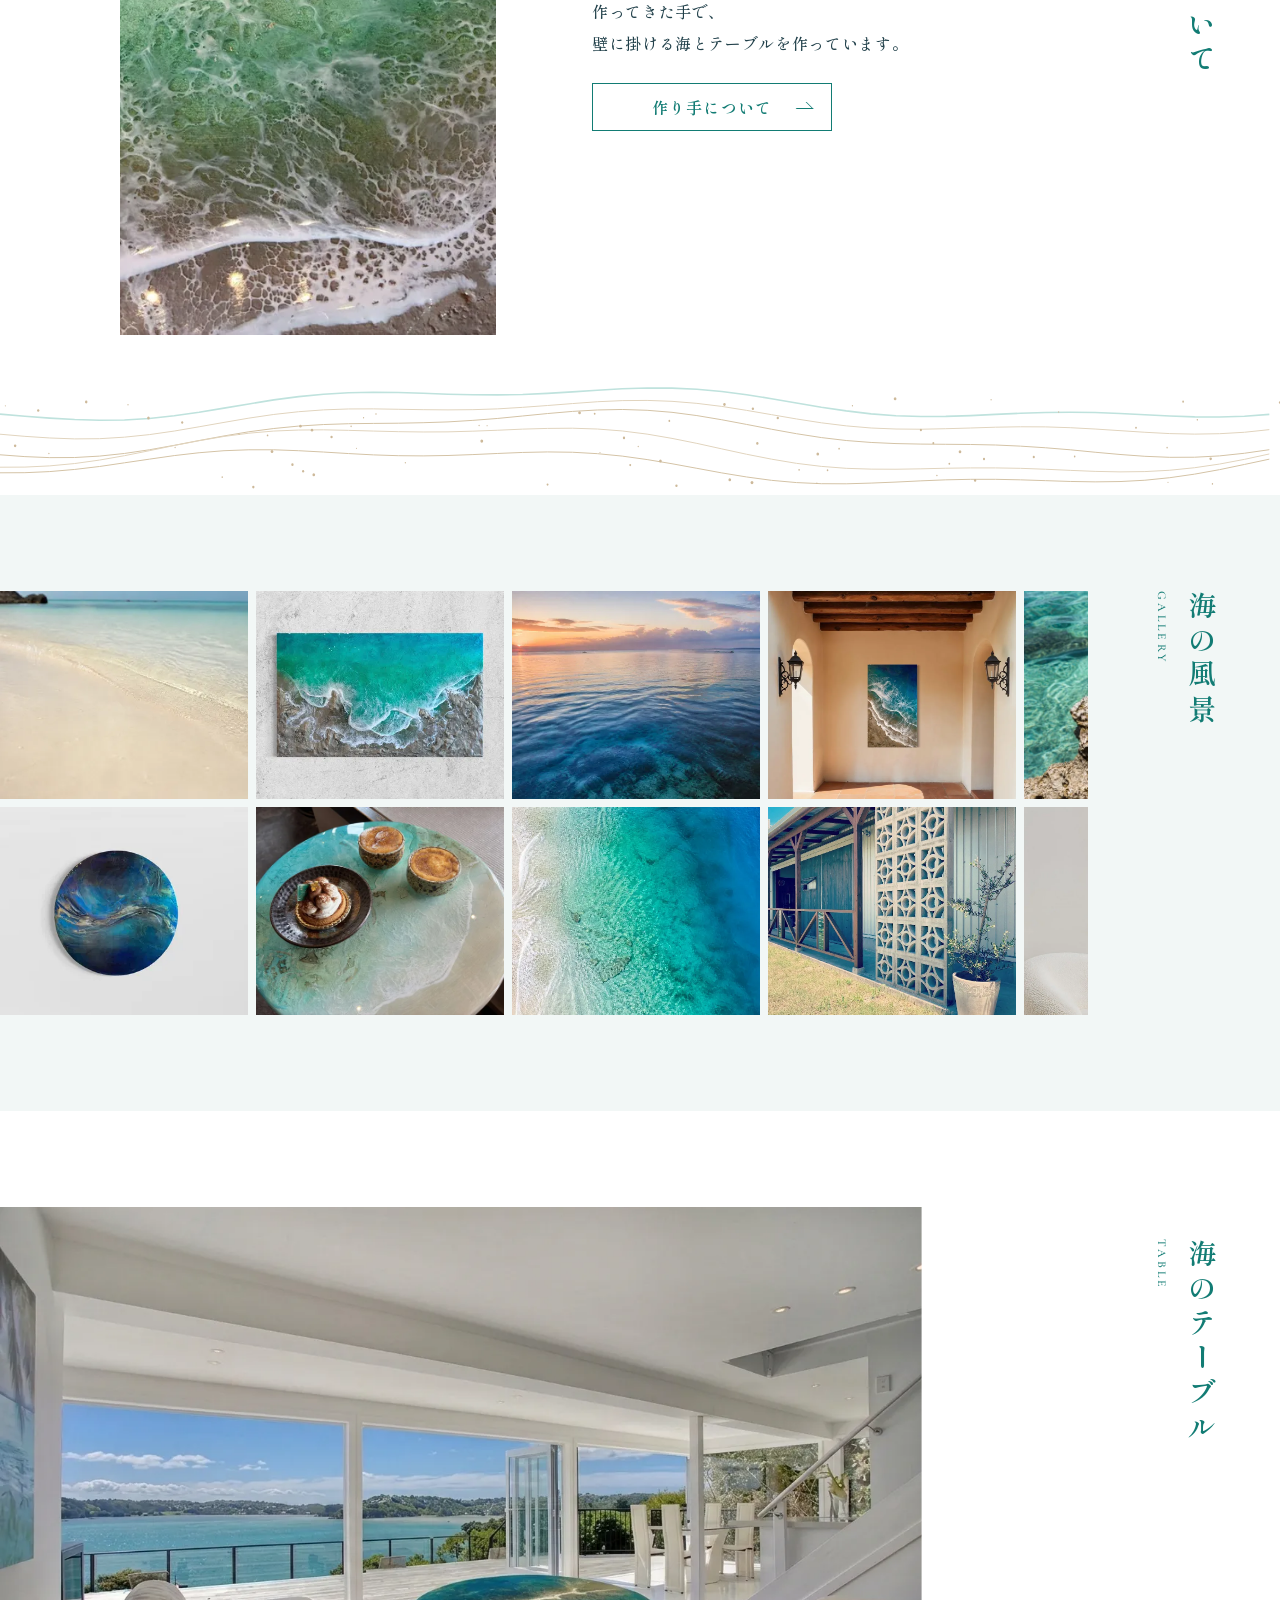
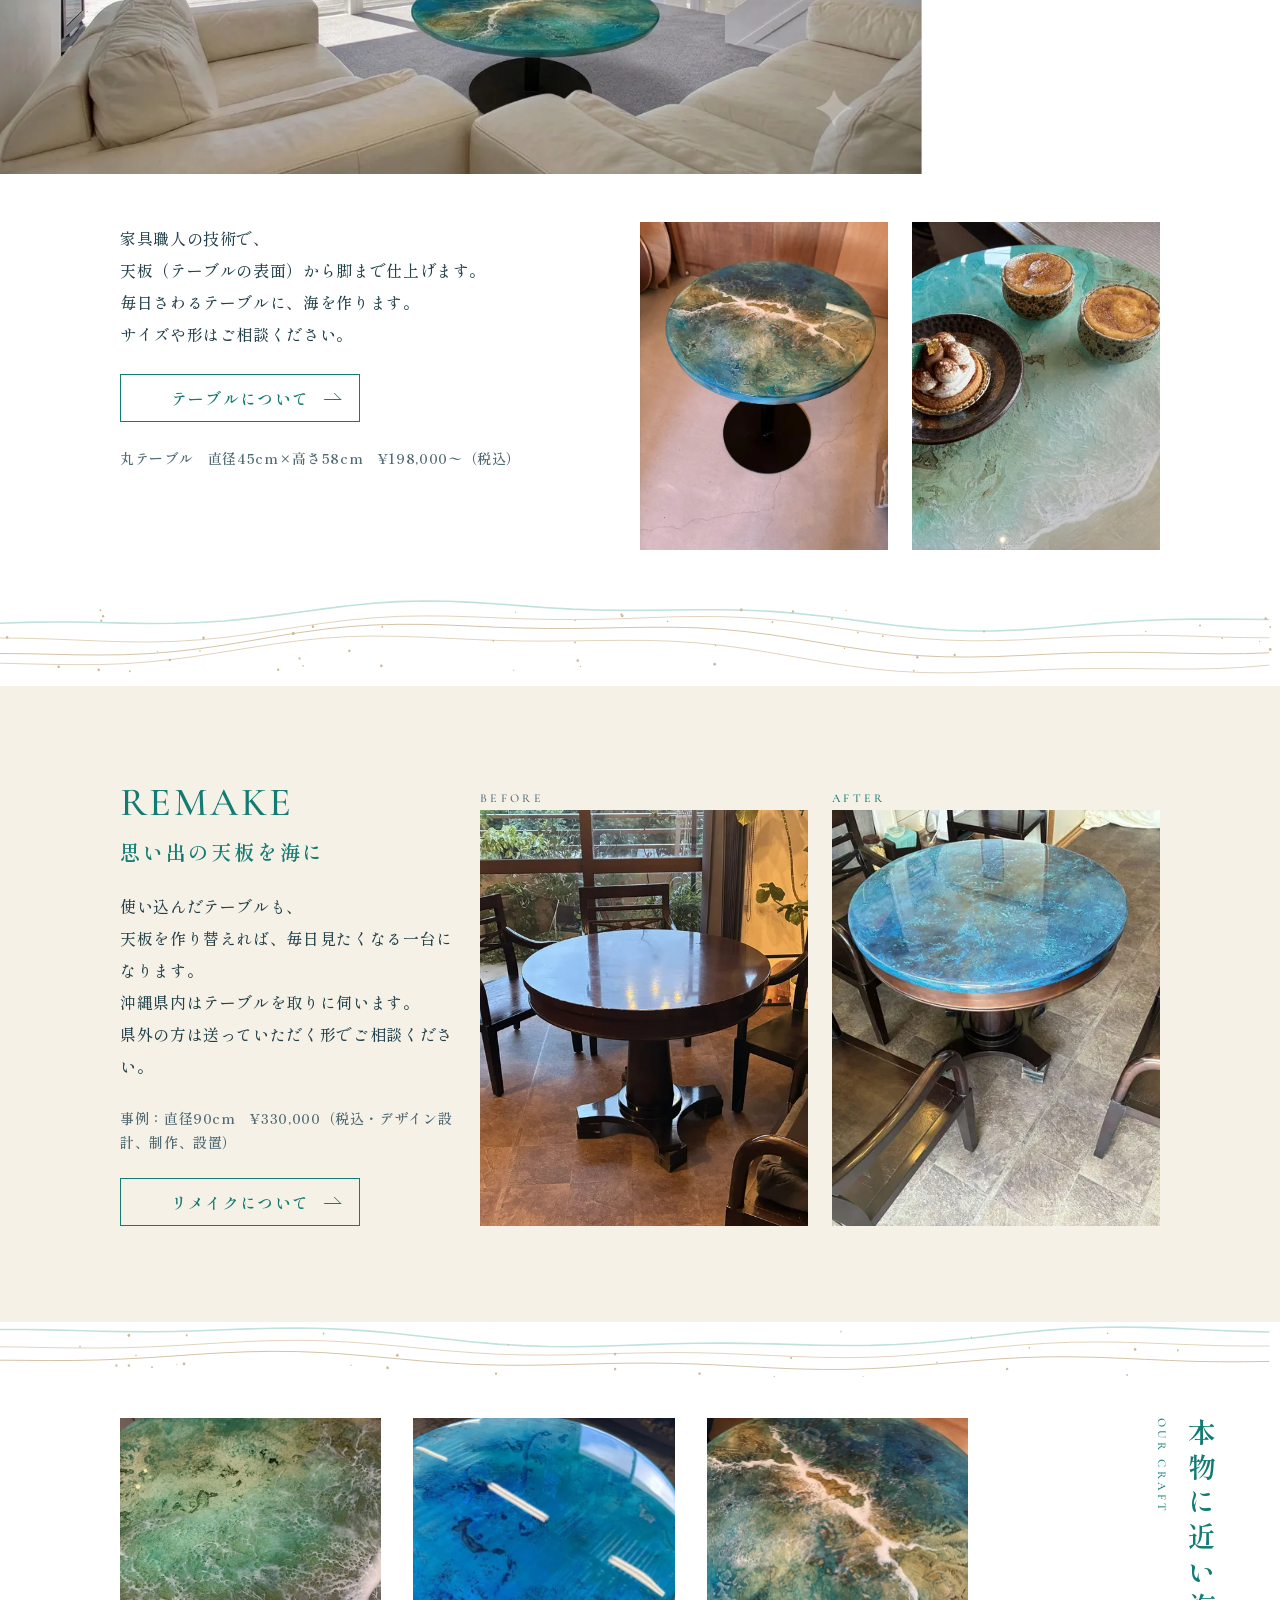
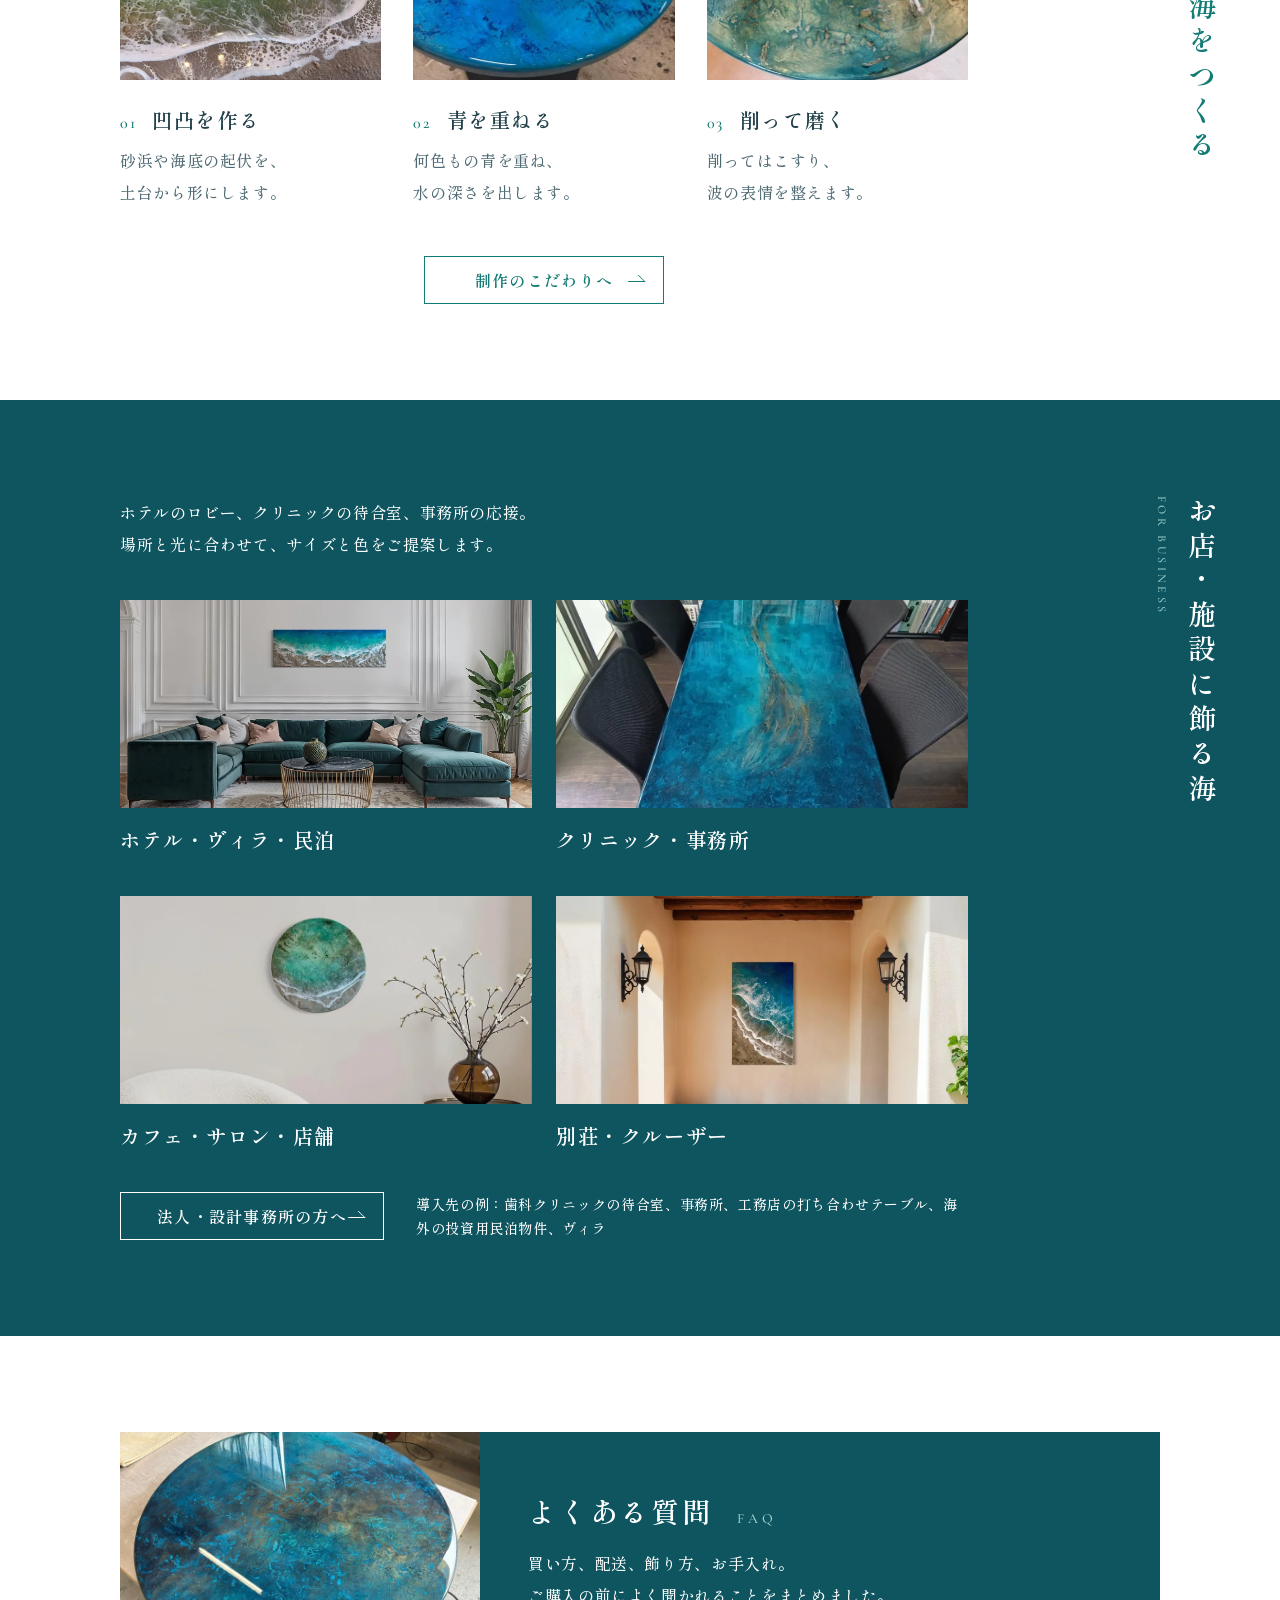
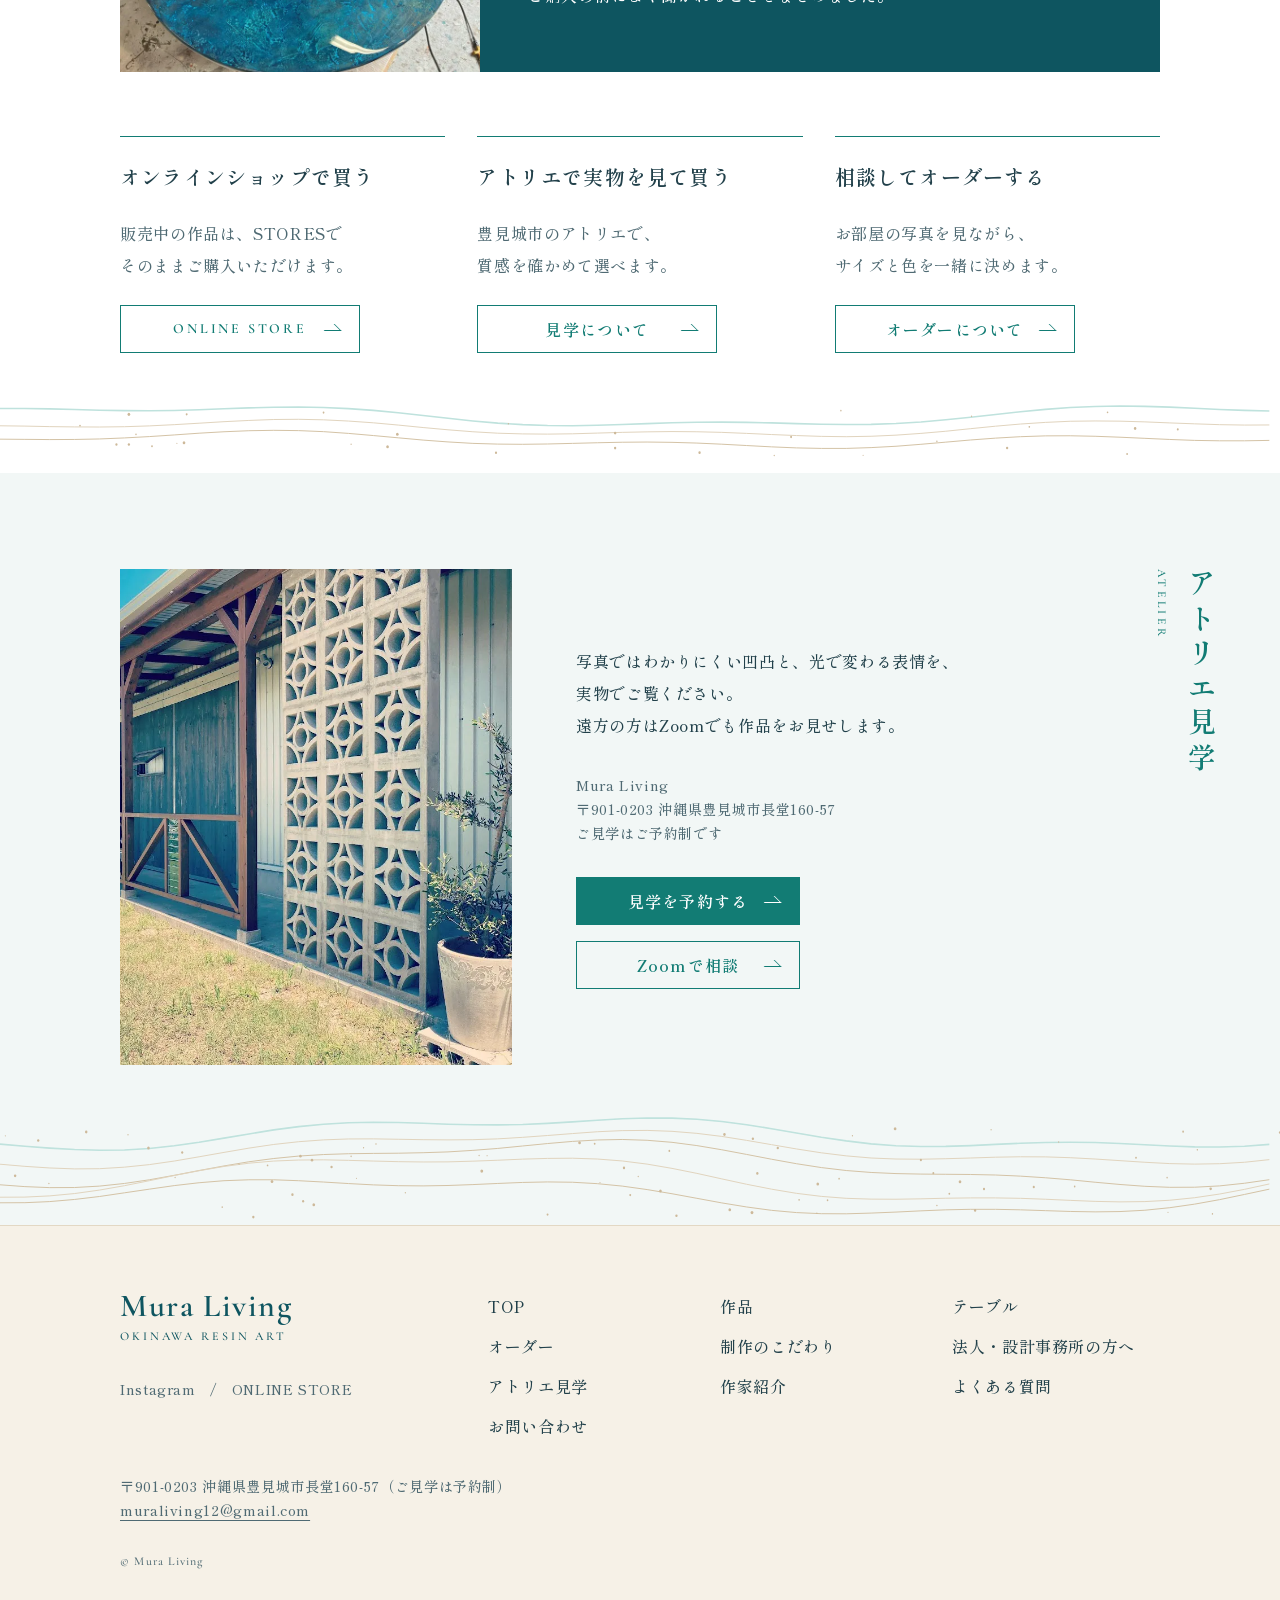
==== commit 851e859e: "トップのヒーローから「部屋に入ると、まず目に入る海です。」を削除 Co-Authored-By: Claude Opus 5.5 <noreply@anthropic.com>" ====
--- a/rules/index.html
+++ b/rules/index.html
@@ -10,7 +10,7 @@
 <link rel="preconnect" href="https://fonts.googleapis.com">
 <link rel="preconnect" href="https://fonts.gstatic.com" crossorigin>
 <link rel="stylesheet" href="https://fonts.googleapis.com/css2?family=Shippori+Mincho:wght@500;600&family=Cormorant+Garamond:wght@500;600&display=swap">
-<link rel="stylesheet" href="../assets/css/rules.css?v=16">
+<link rel="stylesheet" href="../assets/css/rules.css?v=17">
 </head>
 <body>
 <header class="hd" id="top">
@@ -42,7 +42,7 @@
     <p class="hero__note">沖縄の海を、部屋の中に。</p>
   </div>
   <div class="hero__t2">
-    <p class="hero__lead">家具職人歴17年以上の手で、白い砂浜と<br>サンゴ礁を立体で表現しています。<br><span class="pcs">部屋に入ると、まず目に入る海です。</span></p>
+    <p class="hero__lead">家具職人歴17年以上の手で、白い砂浜と<br>サンゴ礁を立体で表現しています。</p>
     <a class="btn btn--hero" href="#works">作品を見る</a>
   </div>
 </section>
--- a/assets/css/rules.css
+++ b/assets/css/rules.css
@@ -285,3 +285,4 @@
 .nav__dd{display:grid;justify-items:center;gap:var(--s-1)}
 .nav__sub{display:grid;justify-items:center;gap:var(--s-1);font-size:var(--fs-s);font-weight:400;color:var(--teal)}
 }
+.split.split--artist>img{aspect-ratio:4/5;object-position:50% 30%;max-width:440px;justify-self:center}
